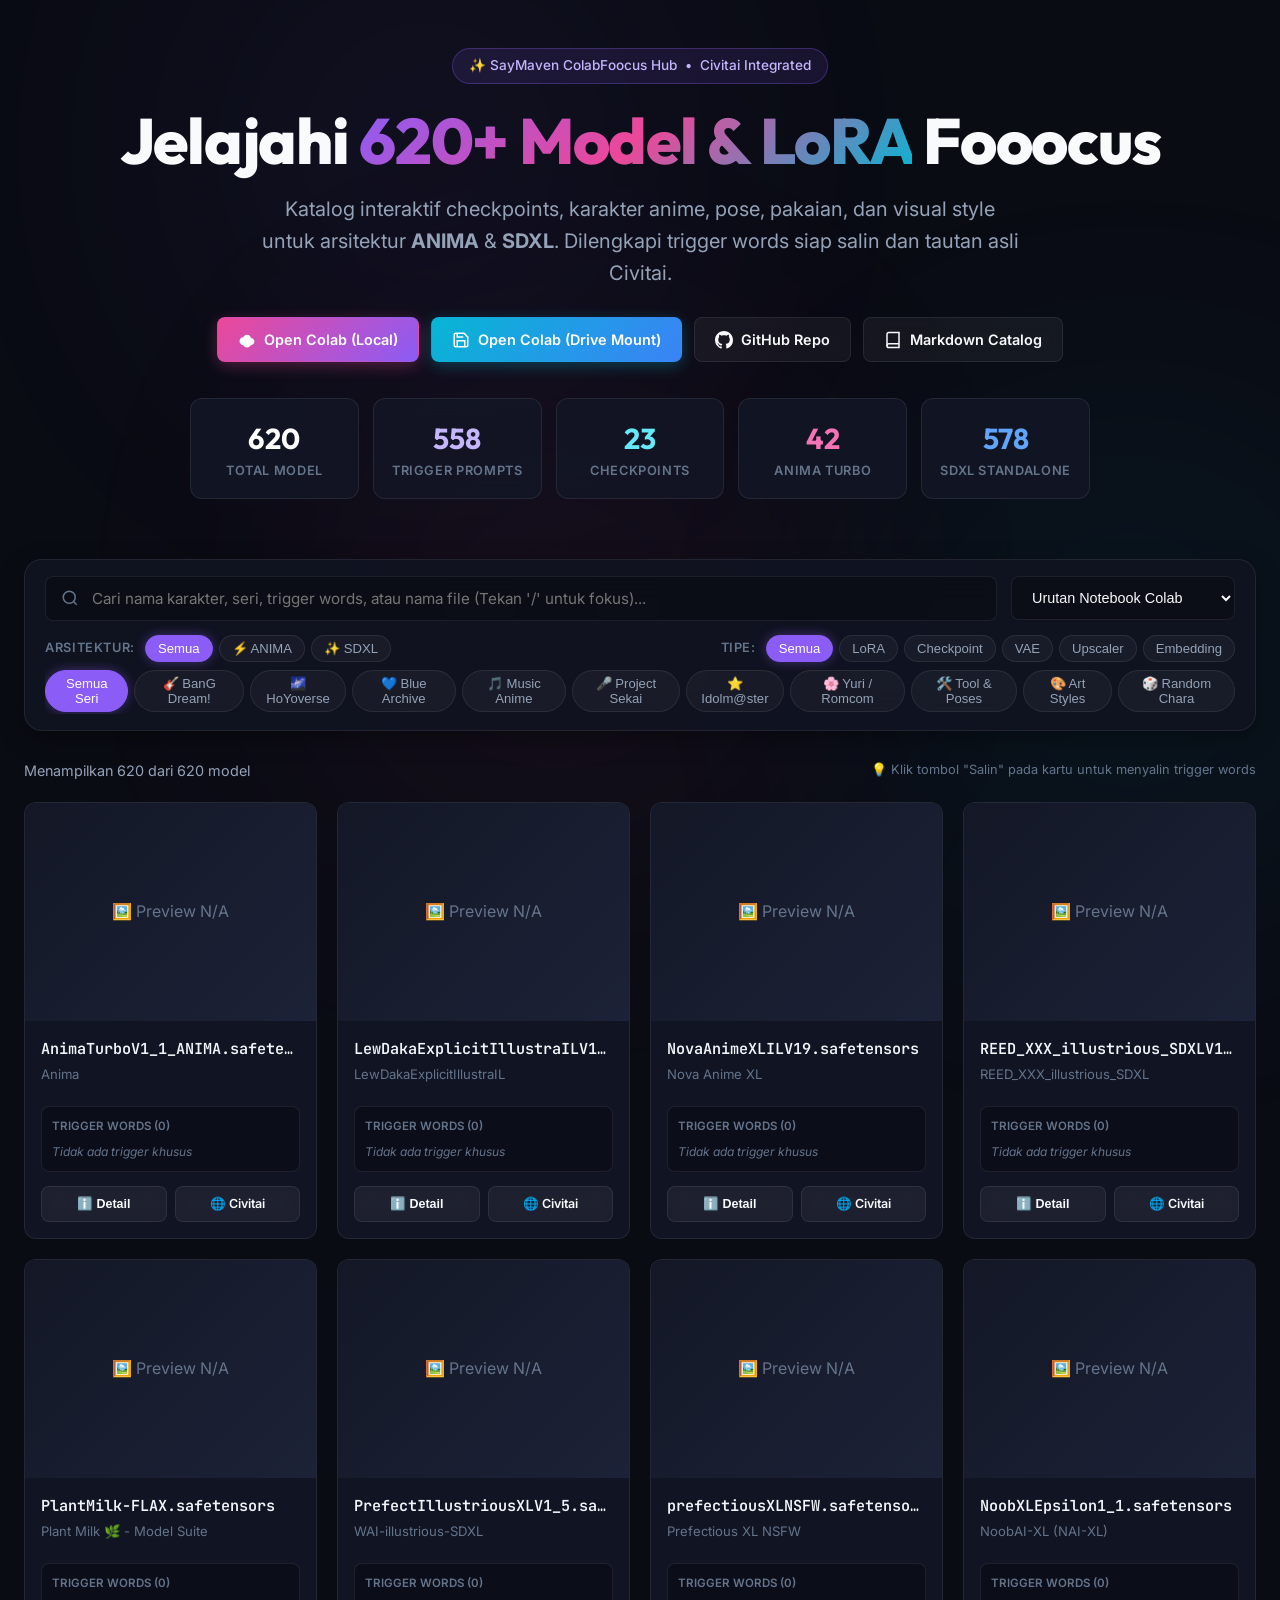
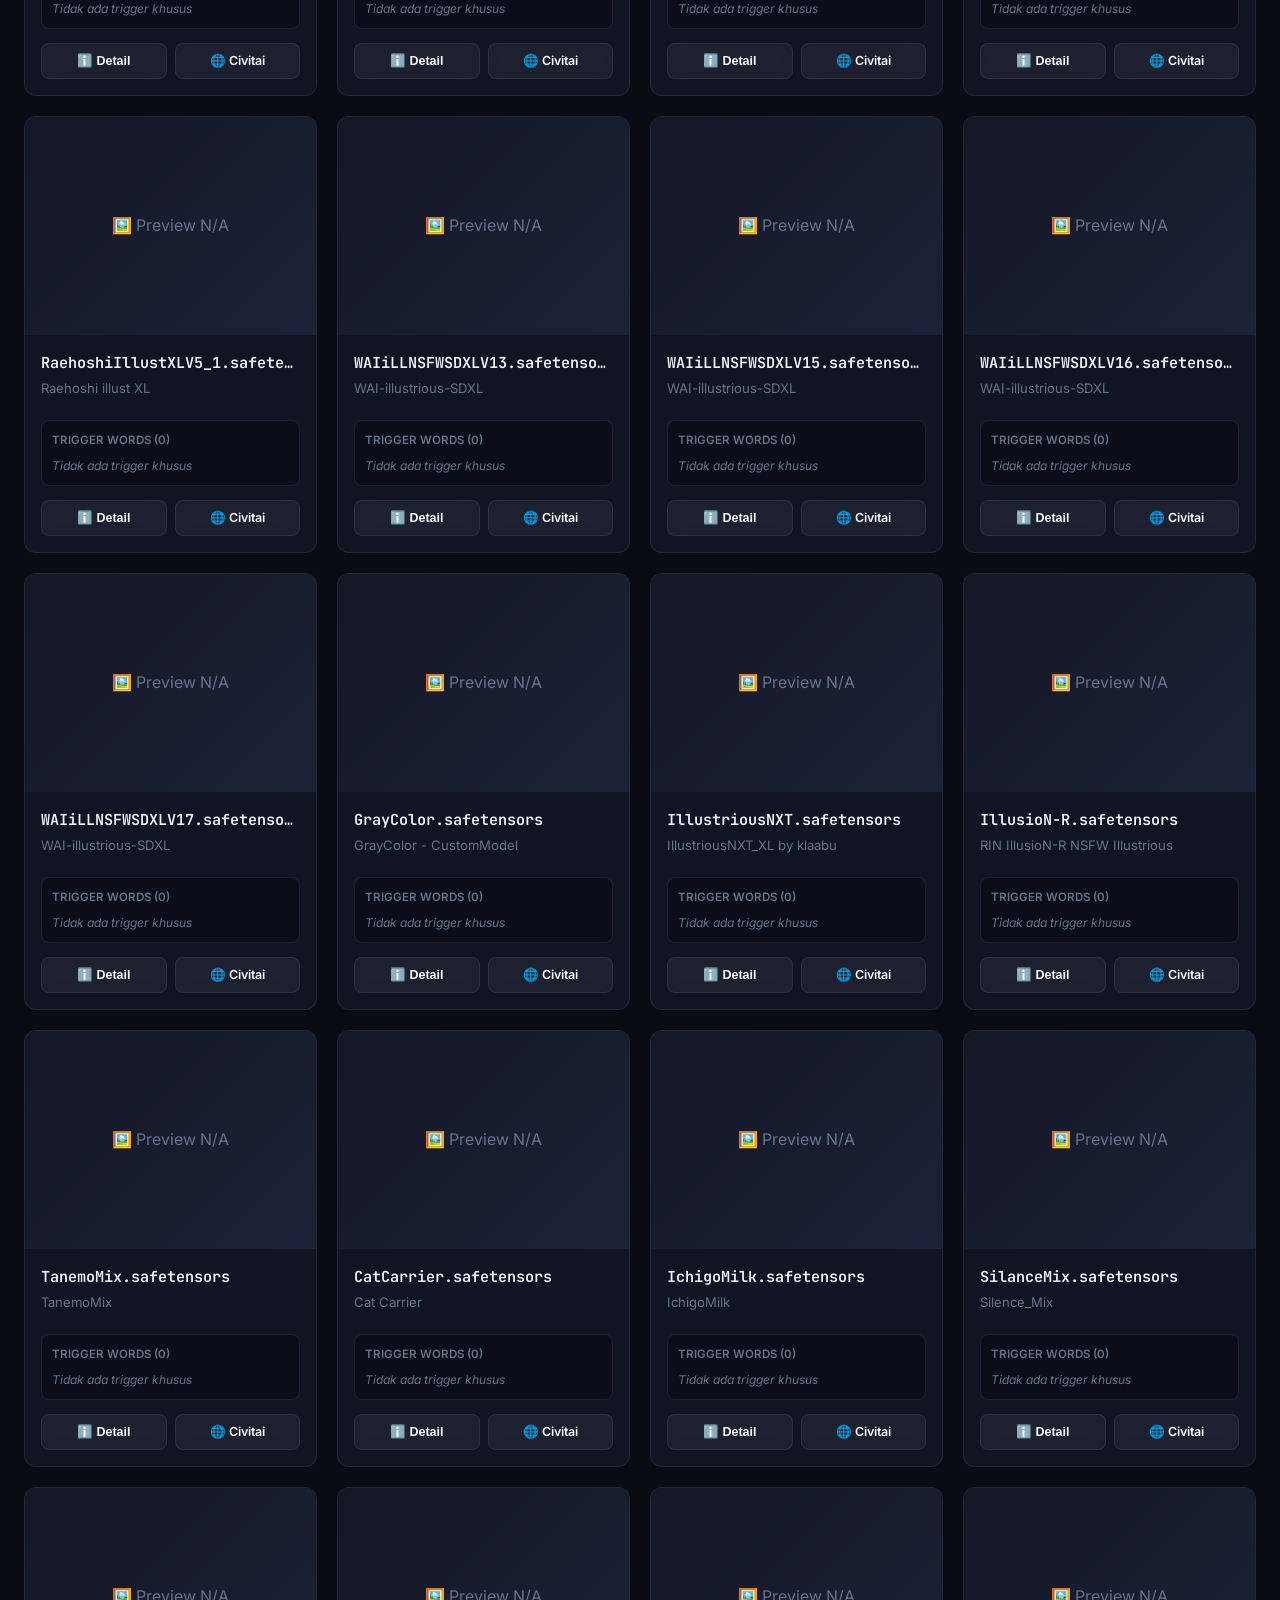
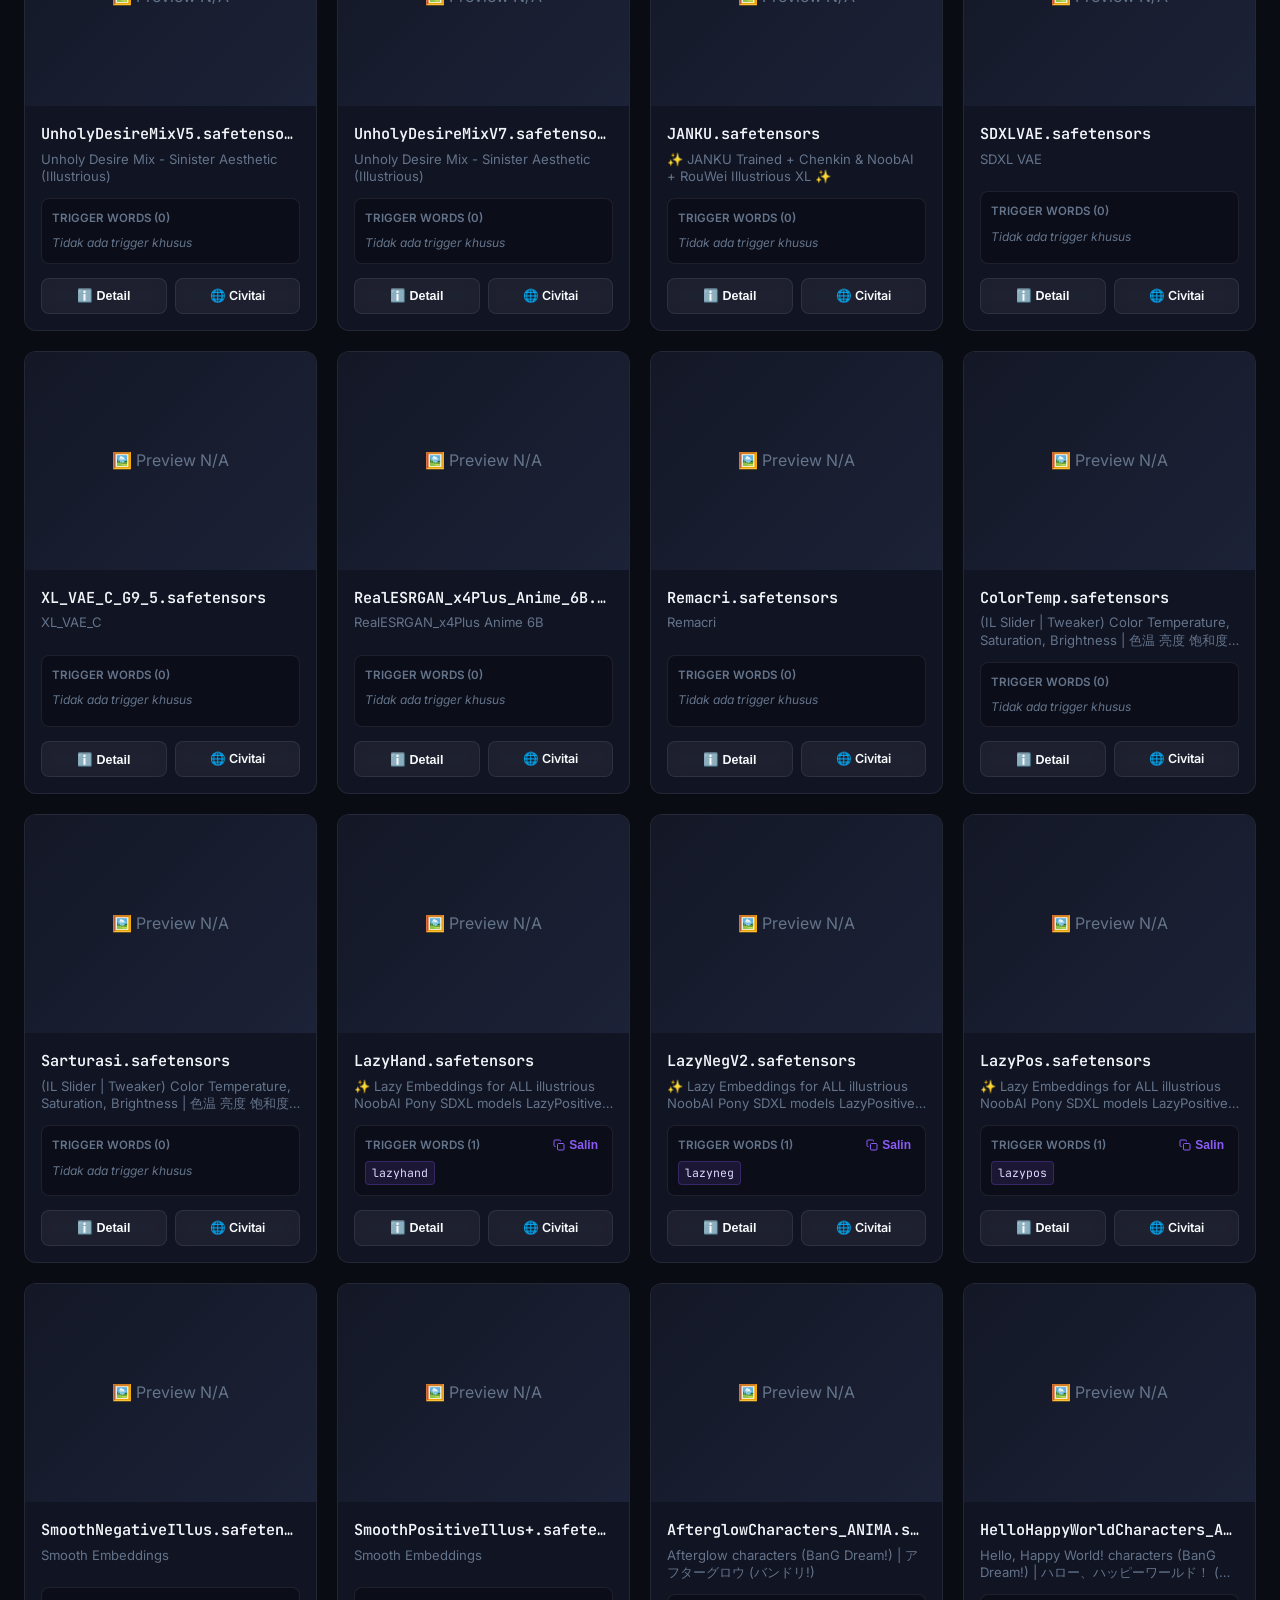
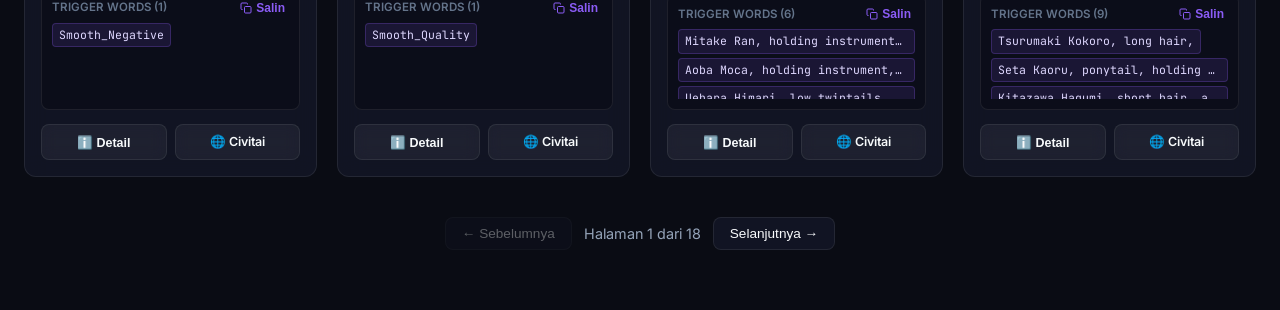
==== catalog/index.html @ a54d3947 "feat: add interactive web catalog, Civitai metadata database, and markdown documentation - Scraped C" ====
<!DOCTYPE html>
<html lang="id">
<head>
  <meta charset="UTF-8">
  <meta name="viewport" content="width=device-width, initial-scale=1.0">
  <title>Foocus SayMaven Model Hub — 620+ Anime LoRAs, Checkpoints & Trigger Words</title>
  <meta name="description" content="Katalog interaktif 620+ model SDXL & ANIMA Fooocus lengkap dengan tautan Civitai resmi, trigger words, dan preview gambar hasil generasi.">
  <link rel="icon" href="data:image/svg+xml,<svg xmlns=%22http://www.w3.org/2000/svg%22 viewBox=%220 0 100 100%22><text y=%22.9em%22 font-size=%2290%22>🎨</text></svg>">
  <link rel="stylesheet" href="style.css">
</head>
<body>

  <!-- Ambient Glow Effects -->
  <div class="ambient-glow glow-1"></div>
  <div class="ambient-glow glow-2"></div>
  <div class="ambient-glow glow-3"></div>

  <div class="container">

    <!-- Hero Header -->
    <header class="hero">
      <div class="hero-badge-top">
        <span>✨ SayMaven ColabFoocus Hub</span>
        <span>•</span>
        <span>Civitai Integrated</span>
      </div>
      <h1 class="hero-title">
        Jelajahi <span class="gradient-text">620+ Model & LoRA</span> Fooocus
      </h1>
      <p class="hero-subtitle">
        Katalog interaktif checkpoints, karakter anime, pose, pakaian, dan visual style untuk arsitektur <b>ANIMA</b> & <b>SDXL</b>. Dilengkapi trigger words siap salin dan tautan asli Civitai.
      </p>

      <div class="hero-actions">
        <a href="https://colab.research.google.com/github/SayMaven/ColabFoocus/blob/main/Foocus%20SayMaven.ipynb" target="_blank" rel="noopener noreferrer" class="btn btn-primary">
          <svg width="18" height="18" viewBox="0 0 24 24" fill="currentColor">
            <path d="M16.941 7.97A5.992 5.992 0 0 0 12 5.002a5.992 5.992 0 0 0-4.941 2.968A5.995 5.995 0 0 0 2.059 13.97a5.992 5.992 0 0 0 4.941 5.028A5.992 5.992 0 0 0 12 21.968a5.992 5.992 0 0 0 5-2.97 5.992 5.992 0 0 0 4.941-5.028 5.992 5.992 0 0 0-5-5.001z"/>
          </svg>
          Open Colab (Local)
        </a>
        <a href="https://colab.research.google.com/github/SayMaven/ColabFoocus/blob/main/Foocus%20SayMaven%20Google%20Drive%20Mount.ipynb" target="_blank" rel="noopener noreferrer" class="btn btn-cyan">
          <svg width="18" height="18" viewBox="0 0 24 24" fill="none" stroke="currentColor" stroke-width="2">
            <path d="M19 21H5a2 2 0 0 1-2-2V5a2 2 0 0 1 2-2h11l5 5v11a2 2 0 0 1-2 2z"></path>
            <polyline points="17 21 17 13 7 13 7 21"></polyline>
            <polyline points="7 3 7 8 15 8"></polyline>
          </svg>
          Open Colab (Drive Mount)
        </a>
        <a href="https://github.com/SayMaven/ColabFoocus" target="_blank" rel="noopener noreferrer" class="btn btn-secondary">
          <svg width="18" height="18" viewBox="0 0 24 24" fill="currentColor">
            <path d="M12 0C5.37 0 0 5.37 0 12c0 5.31 3.435 9.795 8.205 11.385.6.105.825-.255.825-.57 0-.285-.015-1.23-.015-2.235-3.015.555-3.795-.735-4.035-1.41-.135-.345-.72-1.41-1.23-1.695-.42-.225-1.02-.78-.015-.795.945-.015 1.62.87 1.845 1.23 1.08 1.815 2.805 1.305 3.495.99.105-.78.42-1.305.765-1.605-2.67-.3-5.46-1.335-5.46-5.925 0-1.305.465-2.385 1.23-3.225-.12-.3-.54-1.53.12-3.18 0 0 1.005-.315 3.3 1.23.96-.27 1.98-.405 3-.405s2.04.135 3 .405c2.295-1.56 3.3-1.23 3.3-1.23.66 1.65.24 2.88.12 3.18.765.84 1.23 1.905 1.23 3.225 0 4.605-2.805 5.625-5.475 5.925.435.375.81 1.095.81 2.22 0 1.605-.015 2.895-.015 3.3 0 .315.225.69.825.57A12.02 12.02 0 0 0 24 12c0-6.63-5.37-12-12-12z"/>
          </svg>
          GitHub Repo
        </a>
        <a href="../MODELS_CATALOG.md" class="btn btn-secondary">
          <svg width="18" height="18" viewBox="0 0 24 24" fill="none" stroke="currentColor" stroke-width="2">
            <path d="M4 19.5A2.5 2.5 0 0 1 6.5 17H20"></path>
            <path d="M6.5 2H20v20H6.5A2.5 2.5 0 0 1 4 19.5v-15A2.5 2.5 0 0 1 6.5 2z"></path>
          </svg>
          Markdown Catalog
        </a>
      </div>

      <!-- Stats Grid -->
      <div class="stats-grid">
        <div class="stat-card">
          <div class="stat-num" id="statTotal">0</div>
          <div class="stat-label">Total Model</div>
        </div>
        <div class="stat-card">
          <div class="stat-num" id="statTriggers" style="color: #c4b5fd;">0</div>
          <div class="stat-label">Trigger Prompts</div>
        </div>
        <div class="stat-card">
          <div class="stat-num" id="statCheckpoints" style="color: #67e8f9;">0</div>
          <div class="stat-label">Checkpoints</div>
        </div>
        <div class="stat-card">
          <div class="stat-num" id="statAnima" style="color: #f472b6;">0</div>
          <div class="stat-label">ANIMA Turbo</div>
        </div>
        <div class="stat-card">
          <div class="stat-num" id="statSdxl" style="color: #60a5fa;">0</div>
          <div class="stat-label">SDXL Standalone</div>
        </div>
      </div>
    </header>

    <!-- Controls Bar (Sticky) -->
    <section class="controls-wrapper">
      <div class="search-row">
        <div class="search-box">
          <svg width="18" height="18" viewBox="0 0 24 24" fill="none" stroke="currentColor" stroke-width="2">
            <circle cx="11" cy="11" r="8"></circle>
            <line x1="21" y1="21" x2="16.65" y2="16.65"></line>
          </svg>
          <input type="text" id="searchInput" class="search-input" placeholder="Cari nama karakter, seri, trigger words, atau nama file (Tekan '/' untuk fokus)..." autocomplete="off">
          <button id="clearSearch" class="clear-search" title="Bersihkan pencarian">✕</button>
        </div>
        <select id="sortSelect" class="sort-select" title="Urutkan model">
          <option value="notebook">Urutan Notebook Colab</option>
          <option value="name-asc">Nama Model (A → Z)</option>
          <option value="name-desc">Nama Model (Z → A)</option>
          <option value="triggers-desc">Trigger Terbanyak</option>
          <option value="arch">Arsitektur (ANIMA / SDXL)</option>
        </select>
      </div>

      <div class="filter-row">
        <div class="filter-group" id="archFilters">
          <span class="filter-label">Arsitektur:</span>
          <button class="pill-btn active" data-arch="all">Semua</button>
          <button class="pill-btn pill-anima" data-arch="ANIMA">⚡ ANIMA</button>
          <button class="pill-btn pill-sdxl" data-arch="SDXL">✨ SDXL</button>
        </div>

        <div class="filter-group" id="typeFilters">
          <span class="filter-label">Tipe:</span>
          <button class="pill-btn active" data-type="all">Semua</button>
          <button class="pill-btn" data-type="LoRA">LoRA</button>
          <button class="pill-btn" data-type="Checkpoint">Checkpoint</button>
          <button class="pill-btn" data-type="VAE">VAE</button>
          <button class="pill-btn" data-type="Upscaler">Upscaler</button>
          <button class="pill-btn" data-type="Embedding">Embedding</button>
        </div>
      </div>

      <!-- Quick Series Clusters -->
      <div class="cluster-scroll" id="clusterScroll"></div>
    </section>

    <!-- Results Header -->
    <div class="results-info">
      <span id="resultsCount">Menampilkan 0 model</span>
      <span style="font-size: 0.8rem; color: var(--text-muted);">💡 Klik tombol "Salin" pada kartu untuk menyalin trigger words</span>
    </div>

    <!-- Cards Grid -->
    <main class="grid" id="gridContainer"></main>

    <!-- Pagination -->
    <nav class="pagination-wrap" id="paginationWrap">
      <button class="page-btn" id="prevPageBtn">← Sebelumnya</button>
      <span class="page-info" id="pageInfo">Halaman 1</span>
      <button class="page-btn" id="nextPageBtn">Selanjutnya →</button>
    </nav>

  </div>

  <!-- Detail Modal -->
  <div class="modal-backdrop" id="detailModal">
    <div class="modal-content">
      <button class="close-modal" id="closeModal" title="Tutup">✕</button>

      <div class="modal-media">
        <div class="modal-img-wrap">
          <img id="modalImage" class="modal-img" src="" alt="Preview">
        </div>
        <div class="meta-block">
          <div class="meta-block-title">Parameter Generasi Contoh</div>
          <div class="param-grid">
            <div class="param-item">
              <span class="param-label">Sampler</span>
              <span class="param-val" id="modalSampler">-</span>
            </div>
            <div class="param-item">
              <span class="param-label">Steps</span>
              <span class="param-val" id="modalSteps">-</span>
            </div>
            <div class="param-item">
              <span class="param-label">CFG Scale</span>
              <span class="param-val" id="modalCfg">-</span>
            </div>
            <div class="param-item">
              <span class="param-label">Base Model</span>
              <span class="param-val" id="modalBaseModel">-</span>
            </div>
          </div>
        </div>
      </div>

      <div class="modal-info">
        <div class="modal-title-wrap">
          <div class="modal-meta-chips" style="margin-bottom: 8px;">
            <span class="badge" id="modalArchBadge">SDXL</span>
            <span class="badge badge-type" id="modalTypeBadge">LoRA</span>
            <span style="font-size: 0.8rem; color: var(--text-muted);" id="modalCategory">BanG Dream</span>
            <span style="font-size: 0.8rem; color: var(--text-muted);" id="modalCell">Cell 35</span>
          </div>
          <h2 id="modalTitle">Filename</h2>
          <a id="modalCivitaiTitle" href="#" target="_blank" rel="noopener noreferrer" style="color: var(--accent-purple); font-size: 0.95rem; text-decoration: none; font-weight: 500;">
            Original Civitai Title
          </a>
        </div>

        <div class="meta-block">
          <div class="meta-block-title">
            <span>Trigger Words</span>
            <button class="btn-copy-chip" id="modalCopyAllTriggers">
              <svg width="12" height="12" viewBox="0 0 24 24" fill="none" stroke="currentColor" stroke-width="2">
                <rect x="9" y="9" width="13" height="13" rx="2" ry="2"></rect>
                <path d="M5 15H4a2 2 0 0 1-2-2V4a2 2 0 0 1 2-2h9a2 2 0 0 1 2 2v1"></path>
              </svg>
              Salin Semua
            </button>
          </div>
          <div id="modalTriggers" style="display: flex; flex-wrap: wrap; gap: 6px;"></div>
        </div>

        <div class="meta-block" id="modalPromptWrap">
          <div class="meta-block-title">
            <span>Sample Prompt</span>
            <button class="btn-copy-chip" id="modalCopyPrompt">Salin Prompt</button>
          </div>
          <div class="meta-code" id="modalPrompt"></div>
        </div>

        <div class="meta-block">
          <div class="meta-block-title">Lokasi Target File di Fooocus</div>
          <div class="meta-code" id="modalTarget"></div>
        </div>

        <div style="display: flex; gap: 10px; margin-top: auto;">
          <a id="modalCivitaiBtn" href="#" target="_blank" rel="noopener noreferrer" class="btn btn-primary" style="flex: 1; justify-content: center;">
            <span>🌐 Buka Halaman Web di Civitai</span>
          </a>
        </div>
      </div>
    </div>
  </div>

  <!-- Toast Container -->
  <div class="toast-container" id="toastContainer"></div>

  <!-- Scripts -->
  <script src="data.js"></script>
  <script src="app.js"></script>
</body>
</html>
---- catalog/style.css ----
/* ══════════════════════════════════════════════════════════════════
   Foocus SayMaven Model Hub — Modern Aesthetic Stylesheet
   ══════════════════════════════════════════════════════════════════ */

@import url('https://fonts.googleapis.com/css2?family=Inter:wght@300;400;500;600;700&family=JetBrains+Mono:wght@400;500;600&family=Outfit:wght@500;600;700;800&display=swap');

:root {
  --bg-primary: #0a0c14;
  --bg-secondary: #111422;
  --bg-card: rgba(19, 23, 38, 0.85);
  --bg-card-hover: rgba(26, 32, 53, 0.95);
  --border-subtle: rgba(255, 255, 255, 0.08);
  --border-hover: rgba(139, 92, 246, 0.4);
  
  --text-primary: #f8fafc;
  --text-secondary: #94a3b8;
  --text-muted: #64748b;
  
  --accent-purple: #8b5cf6;
  --accent-pink: #ec4899;
  --accent-cyan: #06b6d4;
  --accent-blue: #3b82f6;
  --accent-green: #10b981;
  --accent-amber: #f59e0b;
  
  --grad-anima: linear-gradient(135deg, #ec4899 0%, #8b5cf6 100%);
  --grad-sdxl: linear-gradient(135deg, #06b6d4 0%, #3b82f6 100%);
  --grad-hero: linear-gradient(135deg, #8b5cf6 0%, #ec4899 50%, #06b6d4 100%);
  --grad-card: linear-gradient(180deg, rgba(255, 255, 255, 0.03) 0%, rgba(255, 255, 255, 0) 100%);
  
  --radius-sm: 8px;
  --radius-md: 12px;
  --radius-lg: 18px;
  --radius-xl: 24px;
  
  --shadow-sm: 0 4px 12px rgba(0, 0, 0, 0.25);
  --shadow-md: 0 8px 24px rgba(0, 0, 0, 0.35);
  --shadow-glow-purple: 0 0 25px rgba(139, 92, 246, 0.25);
  --shadow-glow-cyan: 0 0 25px rgba(6, 182, 212, 0.25);
  
  --font-body: 'Inter', -apple-system, sans-serif;
  --font-heading: 'Outfit', sans-serif;
  --font-code: 'JetBrains Mono', monospace;
}

* {
  box-sizing: border-box;
  margin: 0;
  padding: 0;
}

html {
  scroll-behavior: smooth;
  color-scheme: dark;
}

body {
  background-color: var(--bg-primary);
  color: var(--text-primary);
  font-family: var(--font-body);
  line-height: 1.6;
  min-height: 100vh;
  position: relative;
  overflow-x: hidden;
  -webkit-font-smoothing: antialiased;
}

/* Background Ambient Glows */
.ambient-glow {
  position: fixed;
  width: 600px;
  height: 600px;
  border-radius: 50%;
  pointer-events: none;
  filter: blur(140px);
  z-index: 0;
  opacity: 0.15;
}
.glow-1 {
  top: -150px;
  left: 10%;
  background: radial-gradient(circle, var(--accent-purple), transparent 70%);
}
.glow-2 {
  top: 40%;
  right: -150px;
  background: radial-gradient(circle, var(--accent-cyan), transparent 70%);
}
.glow-3 {
  bottom: 0;
  left: 20%;
  background: radial-gradient(circle, var(--accent-pink), transparent 70%);
}

.container {
  max-width: 1440px;
  margin: 0 auto;
  padding: 0 24px;
  position: relative;
  z-index: 1;
}

/* ══════════════════════════════════════════════════════════════════
   HEADER & HERO
   ══════════════════════════════════════════════════════════════════ */
.hero {
  padding: 48px 0 24px;
  text-align: center;
}

.hero-badge-top {
  display: inline-flex;
  align-items: center;
  gap: 8px;
  padding: 6px 16px;
  border-radius: 999px;
  background: rgba(139, 92, 246, 0.12);
  border: 1px solid rgba(139, 92, 246, 0.3);
  color: #c4b5fd;
  font-size: 0.85rem;
  font-weight: 500;
  margin-bottom: 20px;
  backdrop-filter: blur(8px);
}

.hero-title {
  font-family: var(--font-heading);
  font-size: clamp(2.4rem, 5vw, 4rem);
  font-weight: 800;
  letter-spacing: -0.02em;
  line-height: 1.15;
  margin-bottom: 16px;
}

.hero-title .gradient-text {
  background: var(--grad-hero);
  -webkit-background-clip: text;
  -webkit-text-fill-color: transparent;
}

.hero-subtitle {
  font-size: clamp(1rem, 2vw, 1.25rem);
  color: var(--text-secondary);
  max-width: 760px;
  margin: 0 auto 28px;
}

.hero-actions {
  display: flex;
  flex-wrap: wrap;
  justify-content: center;
  gap: 12px;
  margin-bottom: 36px;
}

.btn {
  display: inline-flex;
  align-items: center;
  gap: 8px;
  padding: 10px 20px;
  border-radius: var(--radius-sm);
  font-size: 0.9rem;
  font-weight: 600;
  text-decoration: none;
  transition: all 0.2s ease;
  cursor: pointer;
  border: 1px solid transparent;
}

.btn-primary {
  background: var(--grad-anima);
  color: #fff;
  box-shadow: 0 4px 15px rgba(236, 72, 153, 0.3);
}
.btn-primary:hover {
  transform: translateY(-2px);
  box-shadow: 0 6px 20px rgba(236, 72, 153, 0.45);
}

.btn-cyan {
  background: var(--grad-sdxl);
  color: #fff;
  box-shadow: 0 4px 15px rgba(6, 182, 212, 0.3);
}
.btn-cyan:hover {
  transform: translateY(-2px);
  box-shadow: 0 6px 20px rgba(6, 182, 212, 0.45);
}

.btn-secondary {
  background: rgba(255, 255, 255, 0.05);
  border-color: var(--border-subtle);
  color: var(--text-primary);
  backdrop-filter: blur(8px);
}
.btn-secondary:hover {
  background: rgba(255, 255, 255, 0.1);
  border-color: rgba(255, 255, 255, 0.2);
  transform: translateY(-2px);
}

/* Stats Counter Grid */
.stats-grid {
  display: grid;
  grid-template-columns: repeat(auto-fit, minmax(160px, 1fr));
  gap: 14px;
  max-width: 900px;
  margin: 0 auto 36px;
}

.stat-card {
  background: var(--bg-card);
  border: 1px solid var(--border-subtle);
  border-radius: var(--radius-md);
  padding: 16px 12px;
  backdrop-filter: blur(12px);
  transition: transform 0.2s, border-color 0.2s;
}
.stat-card:hover {
  border-color: var(--border-hover);
  transform: translateY(-3px);
}
.stat-num {
  font-family: var(--font-heading);
  font-size: 1.8rem;
  font-weight: 700;
  color: #fff;
}
.stat-label {
  font-size: 0.8rem;
  color: var(--text-muted);
  text-transform: uppercase;
  letter-spacing: 0.05em;
  font-weight: 600;
}

/* ══════════════════════════════════════════════════════════════════
   CONTROLS BAR (Sticky Search & Filters)
   ══════════════════════════════════════════════════════════════════ */
.controls-wrapper {
  position: sticky;
  top: 16px;
  z-index: 40;
  background: rgba(17, 20, 34, 0.88);
  border: 1px solid var(--border-subtle);
  border-radius: var(--radius-lg);
  padding: 16px 20px;
  backdrop-filter: blur(20px);
  box-shadow: var(--shadow-md);
  margin-bottom: 28px;
}

.search-row {
  display: flex;
  gap: 14px;
  margin-bottom: 14px;
  align-items: center;
}

.search-box {
  flex: 1;
  position: relative;
  display: flex;
  align-items: center;
}

.search-box svg {
  position: absolute;
  left: 16px;
  color: var(--text-muted);
  pointer-events: none;
}

.search-input {
  width: 100%;
  padding: 12px 42px 12px 46px;
  border-radius: var(--radius-sm);
  background: rgba(10, 12, 20, 0.7);
  border: 1px solid var(--border-subtle);
  color: #fff;
  font-size: 0.95rem;
  font-family: var(--font-body);
  transition: all 0.2s ease;
}
.search-input:focus {
  outline: none;
  border-color: var(--accent-purple);
  box-shadow: 0 0 0 3px rgba(139, 92, 246, 0.2);
  background: rgba(10, 12, 20, 0.95);
}

.clear-search {
  position: absolute;
  right: 14px;
  background: none;
  border: none;
  color: var(--text-muted);
  cursor: pointer;
  font-size: 1.1rem;
  display: none;
}
.clear-search:hover {
  color: #fff;
}

.sort-select {
  padding: 12px 16px;
  border-radius: var(--radius-sm);
  background: rgba(10, 12, 20, 0.7);
  border: 1px solid var(--border-subtle);
  color: var(--text-primary);
  font-size: 0.9rem;
  cursor: pointer;
  outline: none;
  min-width: 180px;
}
.sort-select:focus {
  border-color: var(--accent-purple);
}

/* Filter Badges & Tabs */
.filter-row {
  display: flex;
  flex-wrap: wrap;
  gap: 8px;
  align-items: center;
  justify-content: space-between;
}

.filter-group {
  display: flex;
  flex-wrap: wrap;
  gap: 6px;
  align-items: center;
}

.filter-label {
  font-size: 0.8rem;
  font-weight: 600;
  color: var(--text-muted);
  text-transform: uppercase;
  letter-spacing: 0.05em;
  margin-right: 4px;
}

.pill-btn {
  background: rgba(255, 255, 255, 0.04);
  border: 1px solid var(--border-subtle);
  color: var(--text-secondary);
  padding: 5px 12px;
  border-radius: 999px;
  font-size: 0.82rem;
  font-weight: 500;
  cursor: pointer;
  transition: all 0.2s;
  user-select: none;
}
.pill-btn:hover {
  background: rgba(255, 255, 255, 0.08);
  color: #fff;
}
.pill-btn.active {
  background: var(--accent-purple);
  color: #fff;
  border-color: var(--accent-purple);
  box-shadow: 0 0 12px rgba(139, 92, 246, 0.4);
}
.pill-btn.pill-anima.active {
  background: var(--grad-anima);
  border-color: transparent;
  box-shadow: 0 0 12px rgba(236, 72, 153, 0.4);
}
.pill-btn.pill-sdxl.active {
  background: var(--grad-sdxl);
  border-color: transparent;
  box-shadow: 0 0 12px rgba(6, 182, 212, 0.4);
}

/* Cluster Pills Scrollable Row */
.cluster-scroll {
  display: flex;
  gap: 6px;
  overflow-x: auto;
  padding: 8px 0 2px;
  scrollbar-width: thin;
  scrollbar-color: var(--border-subtle) transparent;
}
.cluster-scroll::-webkit-scrollbar {
  height: 4px;
}
.cluster-scroll::-webkit-scrollbar-thumb {
  background: var(--border-subtle);
  border-radius: 4px;
}

/* ══════════════════════════════════════════════════════════════════
   CARD GRID
   ══════════════════════════════════════════════════════════════════ */
.results-info {
  display: flex;
  justify-content: space-between;
  align-items: center;
  margin-bottom: 20px;
  color: var(--text-secondary);
  font-size: 0.9rem;
}

.grid {
  display: grid;
  grid-template-columns: repeat(auto-fill, minmax(280px, 1fr));
  gap: 20px;
  margin-bottom: 40px;
}

.model-card {
  background: var(--bg-card);
  border: 1px solid var(--border-subtle);
  border-radius: var(--radius-md);
  overflow: hidden;
  backdrop-filter: blur(12px);
  display: flex;
  flex-direction: column;
  transition: transform 0.25s cubic-bezier(0.16, 1, 0.3, 1), border-color 0.25s, box-shadow 0.25s;
  position: relative;
}
.model-card:hover {
  transform: translateY(-4px);
  border-color: var(--border-hover);
  box-shadow: var(--shadow-md);
}

/* Image Container */
.card-img-wrap {
  width: 100%;
  aspect-ratio: 4 / 3;
  position: relative;
  overflow: hidden;
  background: #090b12;
}

.card-img {
  width: 100%;
  height: 100%;
  object-fit: cover;
  object-position: top center;
  transition: transform 0.4s ease;
  loading: lazy;
}
.model-card:hover .card-img {
  transform: scale(1.05);
}

.card-img-placeholder {
  width: 100%;
  height: 100%;
  display: flex;
  flex-direction: column;
  align-items: center;
  justify-content: center;
  background: linear-gradient(135deg, #131726, #1c2237);
  color: var(--text-muted);
  gap: 8px;
}

/* Badges on Image */
.card-badges {
  position: absolute;
  top: 10px;
  left: 10px;
  display: flex;
  gap: 6px;
  z-index: 2;
}

.badge {
  padding: 3px 9px;
  border-radius: 999px;
  font-size: 0.72rem;
  font-weight: 700;
  letter-spacing: 0.03em;
  text-transform: uppercase;
  backdrop-filter: blur(8px);
}
.badge-anima {
  background: var(--grad-anima);
  color: #fff;
}
.badge-sdxl {
  background: var(--grad-sdxl);
  color: #fff;
}
.badge-type {
  background: rgba(0, 0, 0, 0.65);
  border: 1px solid rgba(255, 255, 255, 0.2);
  color: #fff;
}

.card-cluster-tag {
  position: absolute;
  bottom: 10px;
  left: 10px;
  background: rgba(0, 0, 0, 0.75);
  backdrop-filter: blur(6px);
  color: #cbd5e1;
  font-size: 0.72rem;
  font-weight: 500;
  padding: 3px 8px;
  border-radius: 4px;
  max-width: 80%;
  white-space: nowrap;
  overflow: hidden;
  text-overflow: ellipsis;
}

/* Card Body */
.card-body {
  padding: 16px;
  display: flex;
  flex-direction: column;
  flex: 1;
}

.card-filename {
  font-family: var(--font-code);
  font-size: 0.95rem;
  font-weight: 600;
  color: #f1f5f9;
  margin-bottom: 4px;
  word-break: break-all;
  display: -webkit-box;
  -webkit-line-clamp: 1;
  -webkit-box-orient: vertical;
  overflow: hidden;
}

.card-title {
  font-size: 0.82rem;
  color: var(--text-muted);
  margin-bottom: 12px;
  line-height: 1.35;
  display: -webkit-box;
  -webkit-line-clamp: 2;
  -webkit-box-orient: vertical;
  overflow: hidden;
  min-height: 2.2em;
}

/* Triggers Box */
.card-triggers {
  background: rgba(10, 12, 20, 0.65);
  border: 1px solid var(--border-subtle);
  border-radius: var(--radius-sm);
  padding: 10px;
  margin-bottom: 14px;
  flex: 1;
}

.triggers-header {
  display: flex;
  justify-content: space-between;
  align-items: center;
  margin-bottom: 6px;
  font-size: 0.72rem;
  font-weight: 600;
  text-transform: uppercase;
  color: var(--text-muted);
}

.btn-copy-chip {
  background: none;
  border: none;
  color: var(--accent-purple);
  cursor: pointer;
  font-size: 0.75rem;
  font-weight: 600;
  display: flex;
  align-items: center;
  gap: 4px;
  padding: 2px 4px;
  border-radius: 4px;
  transition: all 0.2s;
}
.btn-copy-chip:hover {
  background: rgba(139, 92, 246, 0.15);
  color: #c4b5fd;
}

.trigger-chips-wrap {
  display: flex;
  flex-wrap: wrap;
  gap: 4px;
  max-height: 70px;
  overflow-y: hidden;
}

.trigger-chip {
  font-family: var(--font-code);
  font-size: 0.72rem;
  background: rgba(139, 92, 246, 0.12);
  color: #ddd6fe;
  border: 1px solid rgba(139, 92, 246, 0.25);
  padding: 2px 6px;
  border-radius: 4px;
  white-space: nowrap;
  max-width: 100%;
  overflow: hidden;
  text-overflow: ellipsis;
}

.no-trigger {
  font-size: 0.75rem;
  color: var(--text-muted);
  font-style: italic;
}

/* Card Actions */
.card-footer {
  display: flex;
  gap: 8px;
  margin-top: auto;
}

.card-footer .btn {
  flex: 1;
  padding: 7px 10px;
  font-size: 0.78rem;
  justify-content: center;
}

/* ══════════════════════════════════════════════════════════════════
   PAGINATION
   ══════════════════════════════════════════════════════════════════ */
.pagination-wrap {
  display: flex;
  justify-content: center;
  align-items: center;
  gap: 12px;
  margin: 32px 0 60px;
}

.page-btn {
  padding: 8px 16px;
  border-radius: var(--radius-sm);
  background: var(--bg-card);
  border: 1px solid var(--border-subtle);
  color: var(--text-primary);
  font-size: 0.85rem;
  font-weight: 500;
  cursor: pointer;
  transition: all 0.2s;
}
.page-btn:hover:not(:disabled) {
  border-color: var(--accent-purple);
  background: rgba(139, 92, 246, 0.15);
}
.page-btn:disabled {
  opacity: 0.35;
  cursor: not-allowed;
}

.page-info {
  font-size: 0.9rem;
  color: var(--text-secondary);
}

/* ══════════════════════════════════════════════════════════════════
   DETAIL MODAL
   ══════════════════════════════════════════════════════════════════ */
.modal-backdrop {
  position: fixed;
  inset: 0;
  background: rgba(0, 0, 0, 0.8);
  backdrop-filter: blur(12px);
  z-index: 100;
  display: flex;
  align-items: center;
  justify-content: center;
  padding: 20px;
  opacity: 0;
  pointer-events: none;
  transition: opacity 0.25s ease;
}
.modal-backdrop.open {
  opacity: 1;
  pointer-events: auto;
}

.modal-content {
  background: var(--bg-secondary);
  border: 1px solid var(--border-subtle);
  border-radius: var(--radius-lg);
  max-width: 900px;
  width: 100%;
  max-height: 90vh;
  overflow-y: auto;
  box-shadow: 0 20px 50px rgba(0, 0, 0, 0.6);
  position: relative;
  display: grid;
  grid-template-columns: 380px 1fr;
  gap: 24px;
  padding: 28px;
  transform: scale(0.95);
  transition: transform 0.25s cubic-bezier(0.16, 1, 0.3, 1);
}
.modal-backdrop.open .modal-content {
  transform: scale(1);
}

.close-modal {
  position: absolute;
  top: 16px;
  right: 18px;
  background: rgba(255, 255, 255, 0.08);
  border: none;
  color: #fff;
  width: 34px;
  height: 34px;
  border-radius: 50%;
  font-size: 1.2rem;
  cursor: pointer;
  display: flex;
  align-items: center;
  justify-content: center;
  transition: background 0.2s;
  z-index: 10;
}
.close-modal:hover {
  background: rgba(255, 255, 255, 0.2);
}

.modal-media {
  display: flex;
  flex-direction: column;
  gap: 14px;
}

.modal-img-wrap {
  width: 100%;
  border-radius: var(--radius-md);
  overflow: hidden;
  border: 1px solid var(--border-subtle);
  background: #000;
}
.modal-img {
  width: 100%;
  display: block;
  object-fit: cover;
  max-height: 480px;
}

.modal-info {
  display: flex;
  flex-direction: column;
  gap: 16px;
}

.modal-title-wrap h2 {
  font-family: var(--font-heading);
  font-size: 1.5rem;
  font-weight: 700;
  line-height: 1.25;
  margin-bottom: 6px;
}

.modal-meta-chips {
  display: flex;
  flex-wrap: wrap;
  gap: 8px;
  align-items: center;
}

.meta-block {
  background: rgba(10, 12, 20, 0.6);
  border: 1px solid var(--border-subtle);
  border-radius: var(--radius-sm);
  padding: 14px;
}

.meta-block-title {
  font-size: 0.8rem;
  font-weight: 700;
  color: var(--text-muted);
  text-transform: uppercase;
  letter-spacing: 0.05em;
  margin-bottom: 8px;
  display: flex;
  justify-content: space-between;
  align-items: center;
}

.meta-code {
  font-family: var(--font-code);
  font-size: 0.82rem;
  color: #cbd5e1;
  background: rgba(0, 0, 0, 0.3);
  padding: 8px 12px;
  border-radius: 6px;
  overflow-x: auto;
  white-space: pre-wrap;
  word-break: break-all;
}

.param-grid {
  display: grid;
  grid-template-columns: repeat(2, 1fr);
  gap: 8px;
  font-size: 0.82rem;
}
.param-item {
  display: flex;
  justify-content: space-between;
  padding: 4px 0;
  border-bottom: 1px dashed rgba(255, 255, 255, 0.06);
}
.param-label {
  color: var(--text-muted);
}
.param-val {
  font-family: var(--font-code);
  color: #fff;
  font-weight: 600;
}

/* ══════════════════════════════════════════════════════════════════
   TOAST NOTIFICATION
   ══════════════════════════════════════════════════════════════════ */
.toast-container {
  position: fixed;
  bottom: 24px;
  right: 24px;
  z-index: 200;
  display: flex;
  flex-direction: column;
  gap: 8px;
  pointer-events: none;
}

.toast {
  background: rgba(17, 20, 34, 0.95);
  border: 1px solid var(--accent-purple);
  color: #fff;
  padding: 12px 20px;
  border-radius: var(--radius-sm);
  font-size: 0.9rem;
  font-weight: 500;
  box-shadow: 0 8px 24px rgba(0, 0, 0, 0.5), var(--shadow-glow-purple);
  backdrop-filter: blur(12px);
  display: flex;
  align-items: center;
  gap: 10px;
  animation: toastIn 0.3s cubic-bezier(0.16, 1, 0.3, 1) forwards;
  pointer-events: auto;
}

@keyframes toastIn {
  from {
    transform: translateY(20px);
    opacity: 0;
  }
  to {
    transform: translateY(0);
    opacity: 1;
  }
}

/* ══════════════════════════════════════════════════════════════════
   RESPONSIVE DESIGN
   ══════════════════════════════════════════════════════════════════ */
@media (max-width: 960px) {
  .modal-content {
    grid-template-columns: 1fr;
  }
  .modal-img {
    max-height: 320px;
  }
}

@media (max-width: 768px) {
  .hero {
    padding: 32px 0 16px;
  }
  .search-row {
    flex-direction: column;
  }
  .sort-select {
    width: 100%;
  }
  .grid {
    grid-template-columns: repeat(auto-fill, minmax(240px, 1fr));
    gap: 14px;
  }
  .controls-wrapper {
    padding: 12px;
    top: 8px;
  }
}
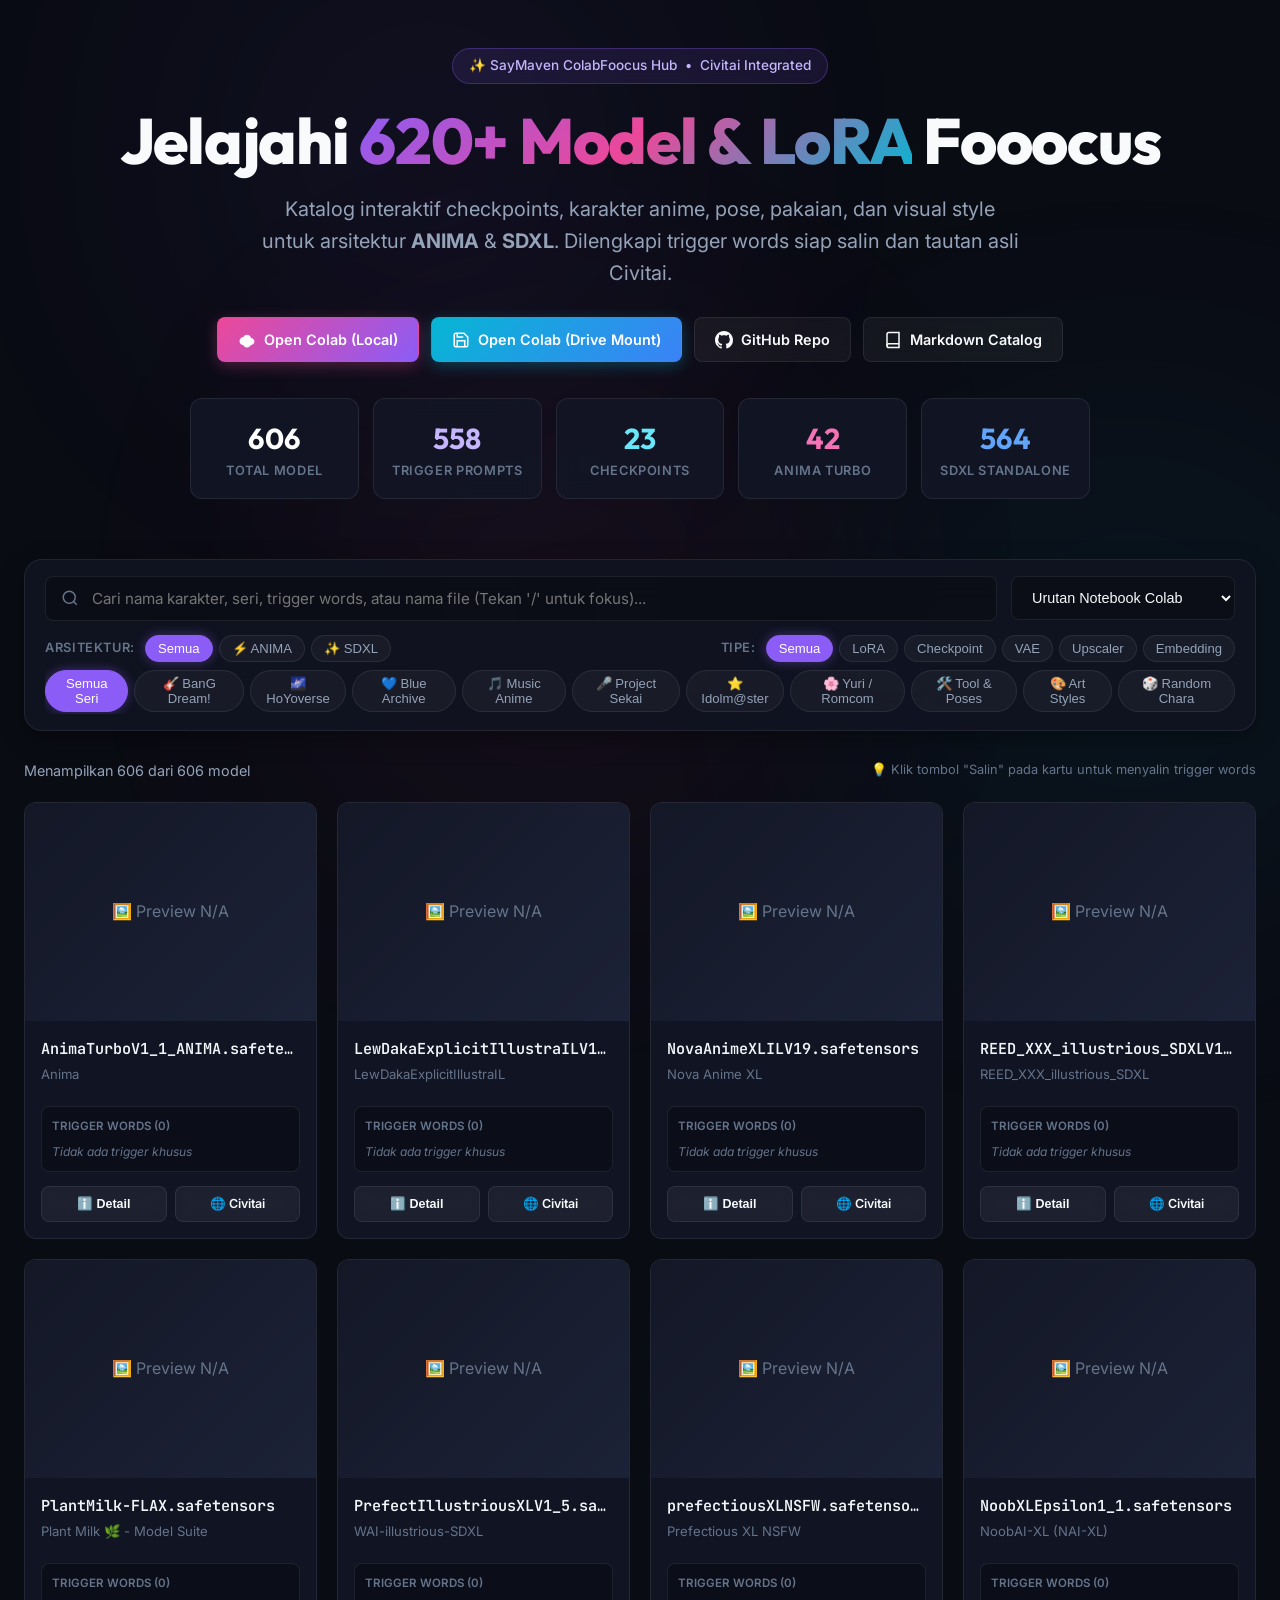
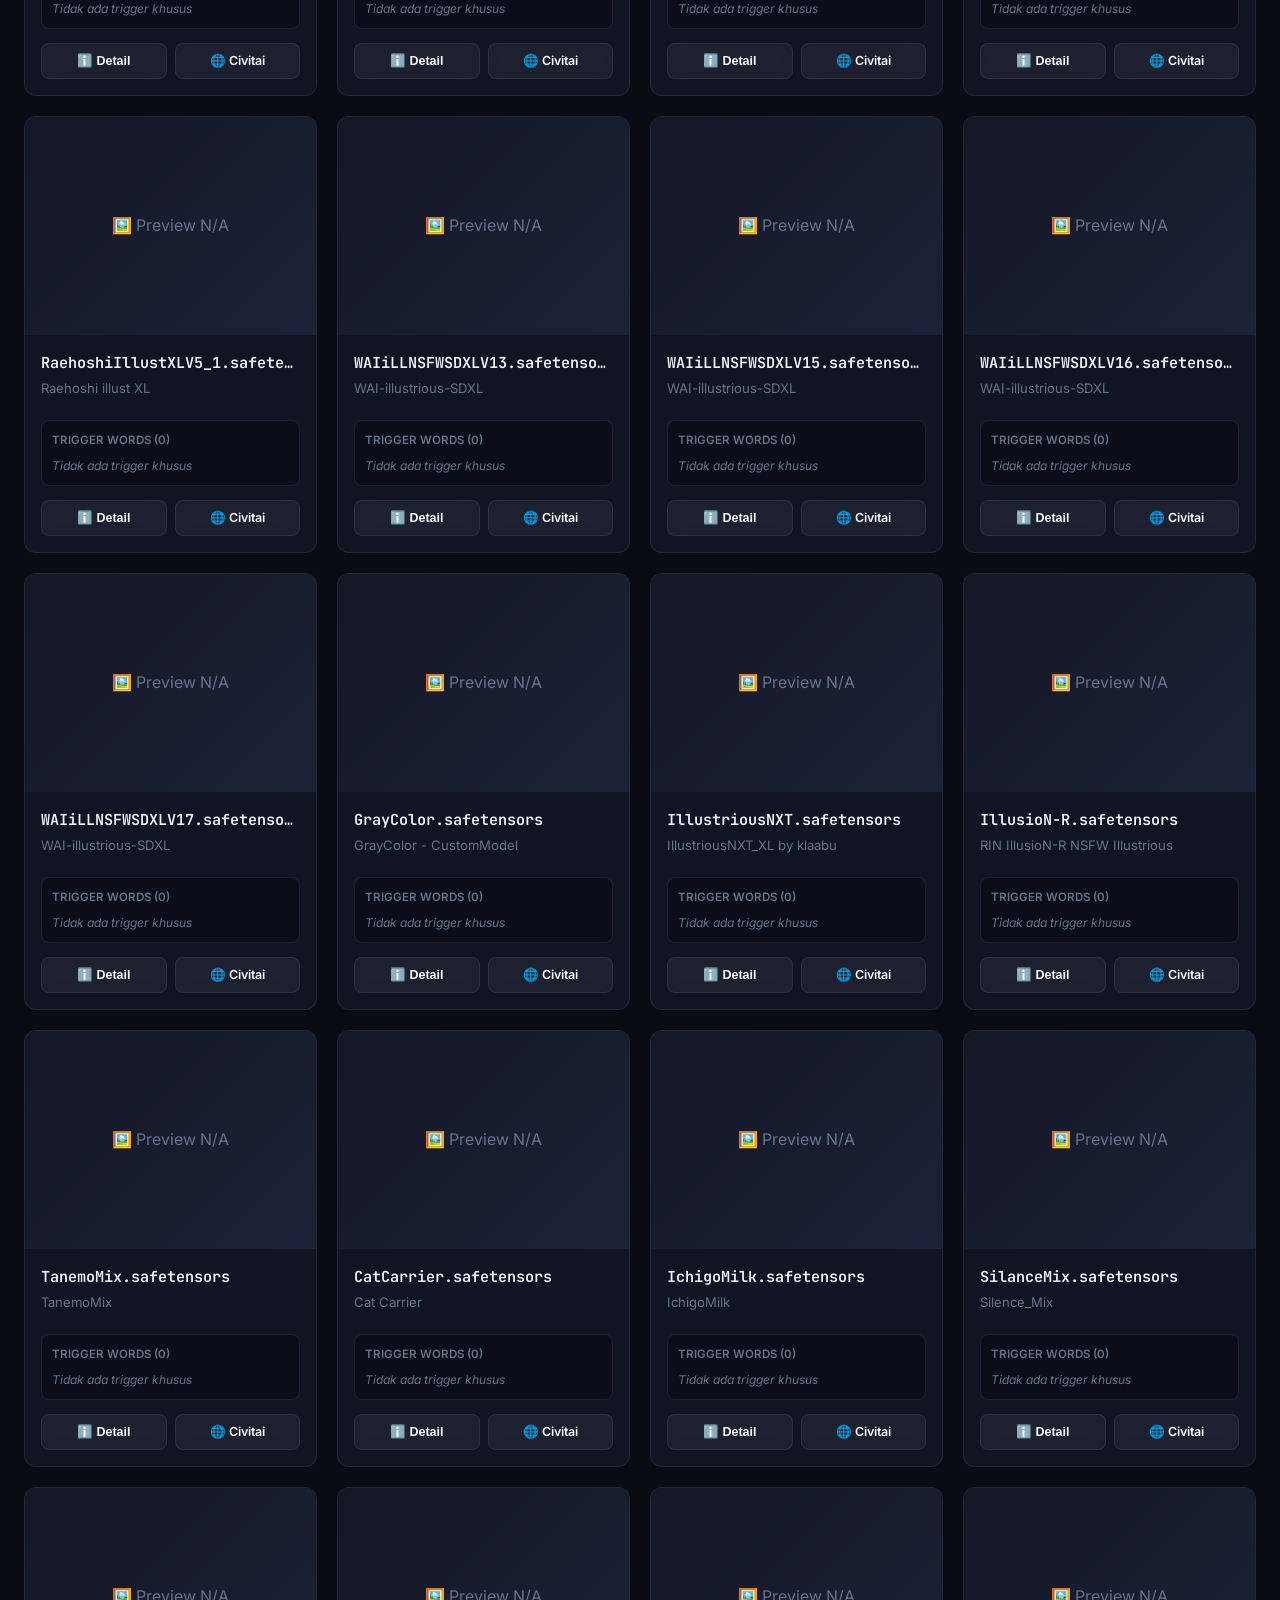
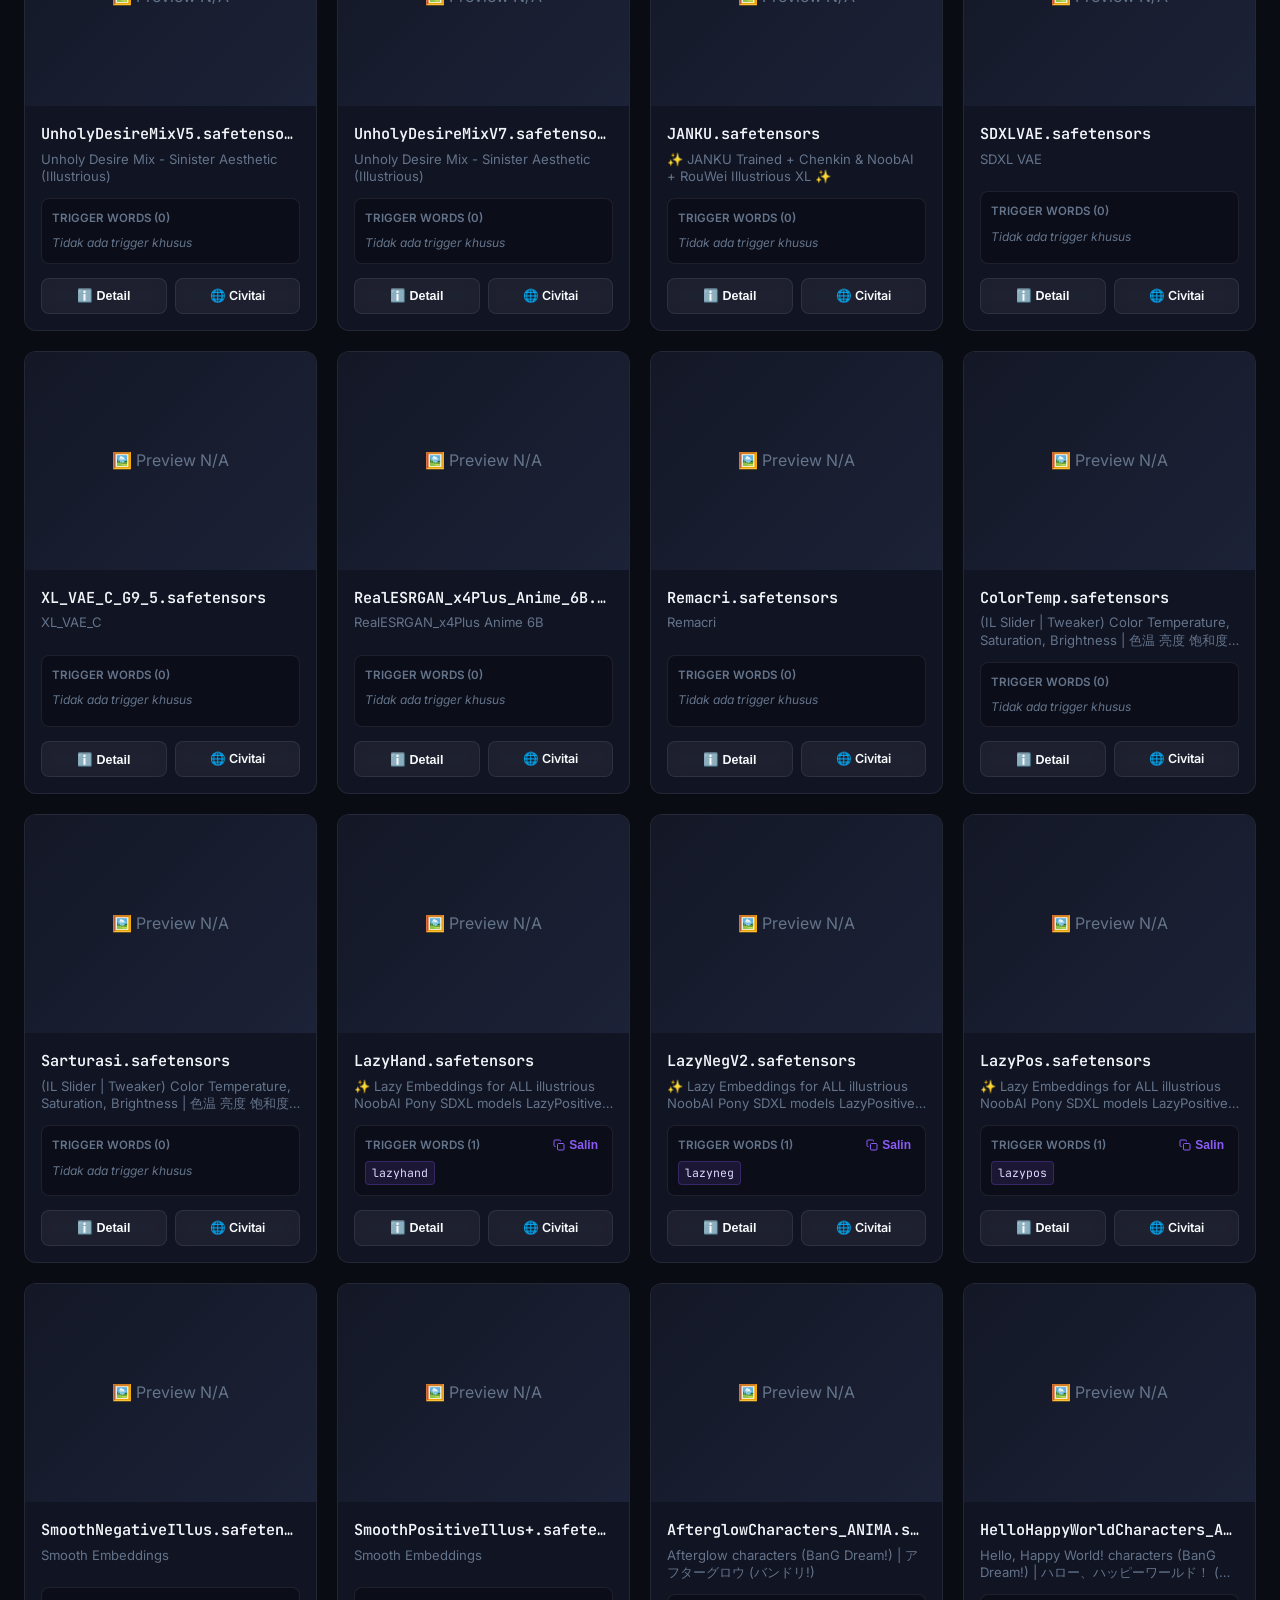
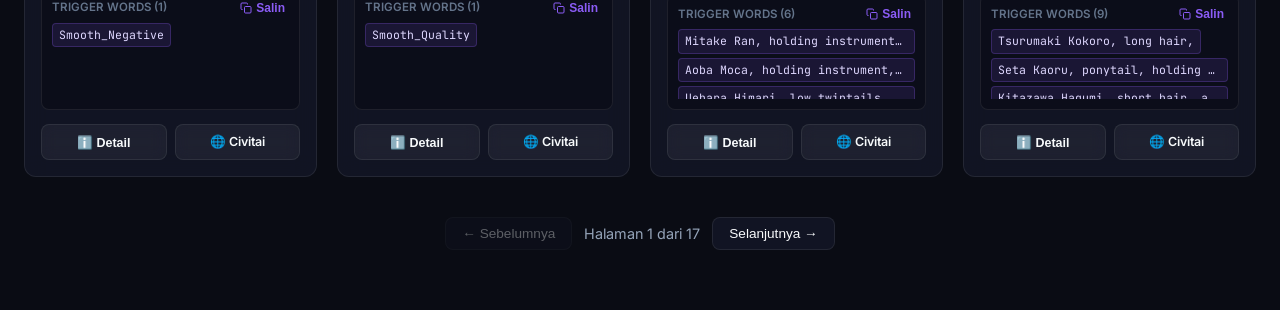
==== commit 515b9faa: "fix: remove 14 deleted/404 models from notebooks and catalog - Verified and removed 14 dead models t" ====
--- a/catalog/index.html
+++ b/catalog/index.html
@@ -195,7 +195,7 @@
 
         <div class="meta-block">
           <div class="meta-block-title">
-            <span>Trigger Words</span>
+            <span id="modalTriggersTitle">Trigger Words</span>
             <button class="btn-copy-chip" id="modalCopyAllTriggers">
               <svg width="12" height="12" viewBox="0 0 24 24" fill="none" stroke="currentColor" stroke-width="2">
                 <rect x="9" y="9" width="13" height="13" rx="2" ry="2"></rect>
@@ -204,7 +204,7 @@
               Salin Semua
             </button>
           </div>
-          <div id="modalTriggers" style="display: flex; flex-wrap: wrap; gap: 6px;"></div>
+          <div id="modalTriggers" class="modal-triggers-container"></div>
         </div>
 
         <div class="meta-block" id="modalPromptWrap">
--- a/catalog/style.css
+++ b/catalog/style.css
@@ -689,16 +689,17 @@
   background: var(--bg-secondary);
   border: 1px solid var(--border-subtle);
   border-radius: var(--radius-lg);
-  max-width: 900px;
+  max-width: 920px;
   width: 100%;
-  max-height: 90vh;
+  max-height: 88vh;
   overflow-y: auto;
+  overflow-x: hidden;
   box-shadow: 0 20px 50px rgba(0, 0, 0, 0.6);
   position: relative;
   display: grid;
-  grid-template-columns: 380px 1fr;
+  grid-template-columns: 360px 1fr;
   gap: 24px;
-  padding: 28px;
+  padding: 24px;
   transform: scale(0.95);
   transition: transform 0.25s cubic-bezier(0.16, 1, 0.3, 1);
 }
@@ -732,6 +733,9 @@
   display: flex;
   flex-direction: column;
   gap: 14px;
+  position: sticky;
+  top: 0;
+  align-self: start;
 }
 
 .modal-img-wrap {
@@ -739,13 +743,18 @@
   border-radius: var(--radius-md);
   overflow: hidden;
   border: 1px solid var(--border-subtle);
-  background: #000;
+  background: rgba(0, 0, 0, 0.6);
+  display: flex;
+  align-items: center;
+  justify-content: center;
+  min-height: 220px;
 }
 .modal-img {
   width: 100%;
+  height: auto;
+  max-height: 400px;
+  object-fit: contain;
   display: block;
-  object-fit: cover;
-  max-height: 480px;
 }
 
 .modal-info {
@@ -756,10 +765,11 @@
 
 .modal-title-wrap h2 {
   font-family: var(--font-heading);
-  font-size: 1.5rem;
+  font-size: 1.4rem;
   font-weight: 700;
   line-height: 1.25;
   margin-bottom: 6px;
+  word-break: break-word;
 }
 
 .modal-meta-chips {
@@ -795,30 +805,116 @@
   background: rgba(0, 0, 0, 0.3);
   padding: 8px 12px;
   border-radius: 6px;
-  overflow-x: auto;
+  overflow-x: hidden;
+  overflow-y: auto;
   white-space: pre-wrap;
-  word-break: break-all;
+  word-break: break-word;
+  max-height: 110px;
+  scrollbar-width: thin;
+  scrollbar-color: rgba(255, 255, 255, 0.2) transparent;
+}
+.meta-code::-webkit-scrollbar {
+  width: 4px;
+}
+.meta-code::-webkit-scrollbar-thumb {
+  background: rgba(255, 255, 255, 0.2);
+  border-radius: 4px;
+}
+
+/* Scrollable Triggers Container in Modal */
+.modal-triggers-container {
+  display: flex;
+  flex-direction: column;
+  gap: 6px;
+  max-height: 180px;
+  overflow-y: auto;
+  overflow-x: hidden;
+  padding-right: 6px;
+  scrollbar-width: thin;
+  scrollbar-color: rgba(139, 92, 246, 0.4) rgba(0, 0, 0, 0.2);
+}
+.modal-triggers-container::-webkit-scrollbar {
+  width: 5px;
+}
+.modal-triggers-container::-webkit-scrollbar-track {
+  background: rgba(0, 0, 0, 0.2);
+  border-radius: 4px;
+}
+.modal-triggers-container::-webkit-scrollbar-thumb {
+  background: rgba(139, 92, 246, 0.4);
+  border-radius: 4px;
+}
+.modal-triggers-container::-webkit-scrollbar-thumb:hover {
+  background: rgba(139, 92, 246, 0.7);
+}
+
+.modal-trigger-item {
+  display: flex;
+  align-items: center;
+  justify-content: space-between;
+  gap: 8px;
+  padding: 6px 10px;
+  background: rgba(139, 92, 246, 0.08);
+  border: 1px solid rgba(139, 92, 246, 0.2);
+  border-radius: 6px;
+  cursor: pointer;
+  transition: all 0.15s ease;
+  user-select: none;
+}
+.modal-trigger-item:hover {
+  background: rgba(139, 92, 246, 0.2);
+  border-color: rgba(139, 92, 246, 0.5);
+  transform: translateX(2px);
+}
+.modal-trigger-text {
+  font-family: var(--font-code);
+  font-size: 0.8rem;
+  color: #ddd6fe;
+  word-break: break-word;
+  line-height: 1.4;
+  flex: 1;
+}
+.modal-trigger-copy-hint {
+  font-size: 0.72rem;
+  font-weight: 600;
+  color: var(--accent-purple);
+  white-space: nowrap;
+  opacity: 0.7;
+  transition: opacity 0.15s;
+}
+.modal-trigger-item:hover .modal-trigger-copy-hint {
+  opacity: 1;
+  color: #c4b5fd;
 }
 
 .param-grid {
   display: grid;
   grid-template-columns: repeat(2, 1fr);
   gap: 8px;
-  font-size: 0.82rem;
 }
 .param-item {
   display: flex;
-  justify-content: space-between;
-  padding: 4px 0;
-  border-bottom: 1px dashed rgba(255, 255, 255, 0.06);
+  flex-direction: column;
+  gap: 2px;
+  padding: 6px 10px;
+  background: rgba(0, 0, 0, 0.3);
+  border: 1px solid rgba(255, 255, 255, 0.05);
+  border-radius: 6px;
 }
 .param-label {
+  font-size: 0.68rem;
   color: var(--text-muted);
+  text-transform: uppercase;
+  letter-spacing: 0.05em;
+  font-weight: 600;
 }
 .param-val {
   font-family: var(--font-code);
+  font-size: 0.82rem;
   color: #fff;
   font-weight: 600;
+  word-break: break-word;
+  line-height: 1.3;
 }
 
 /* ══════════════════════════════════════════════════════════════════
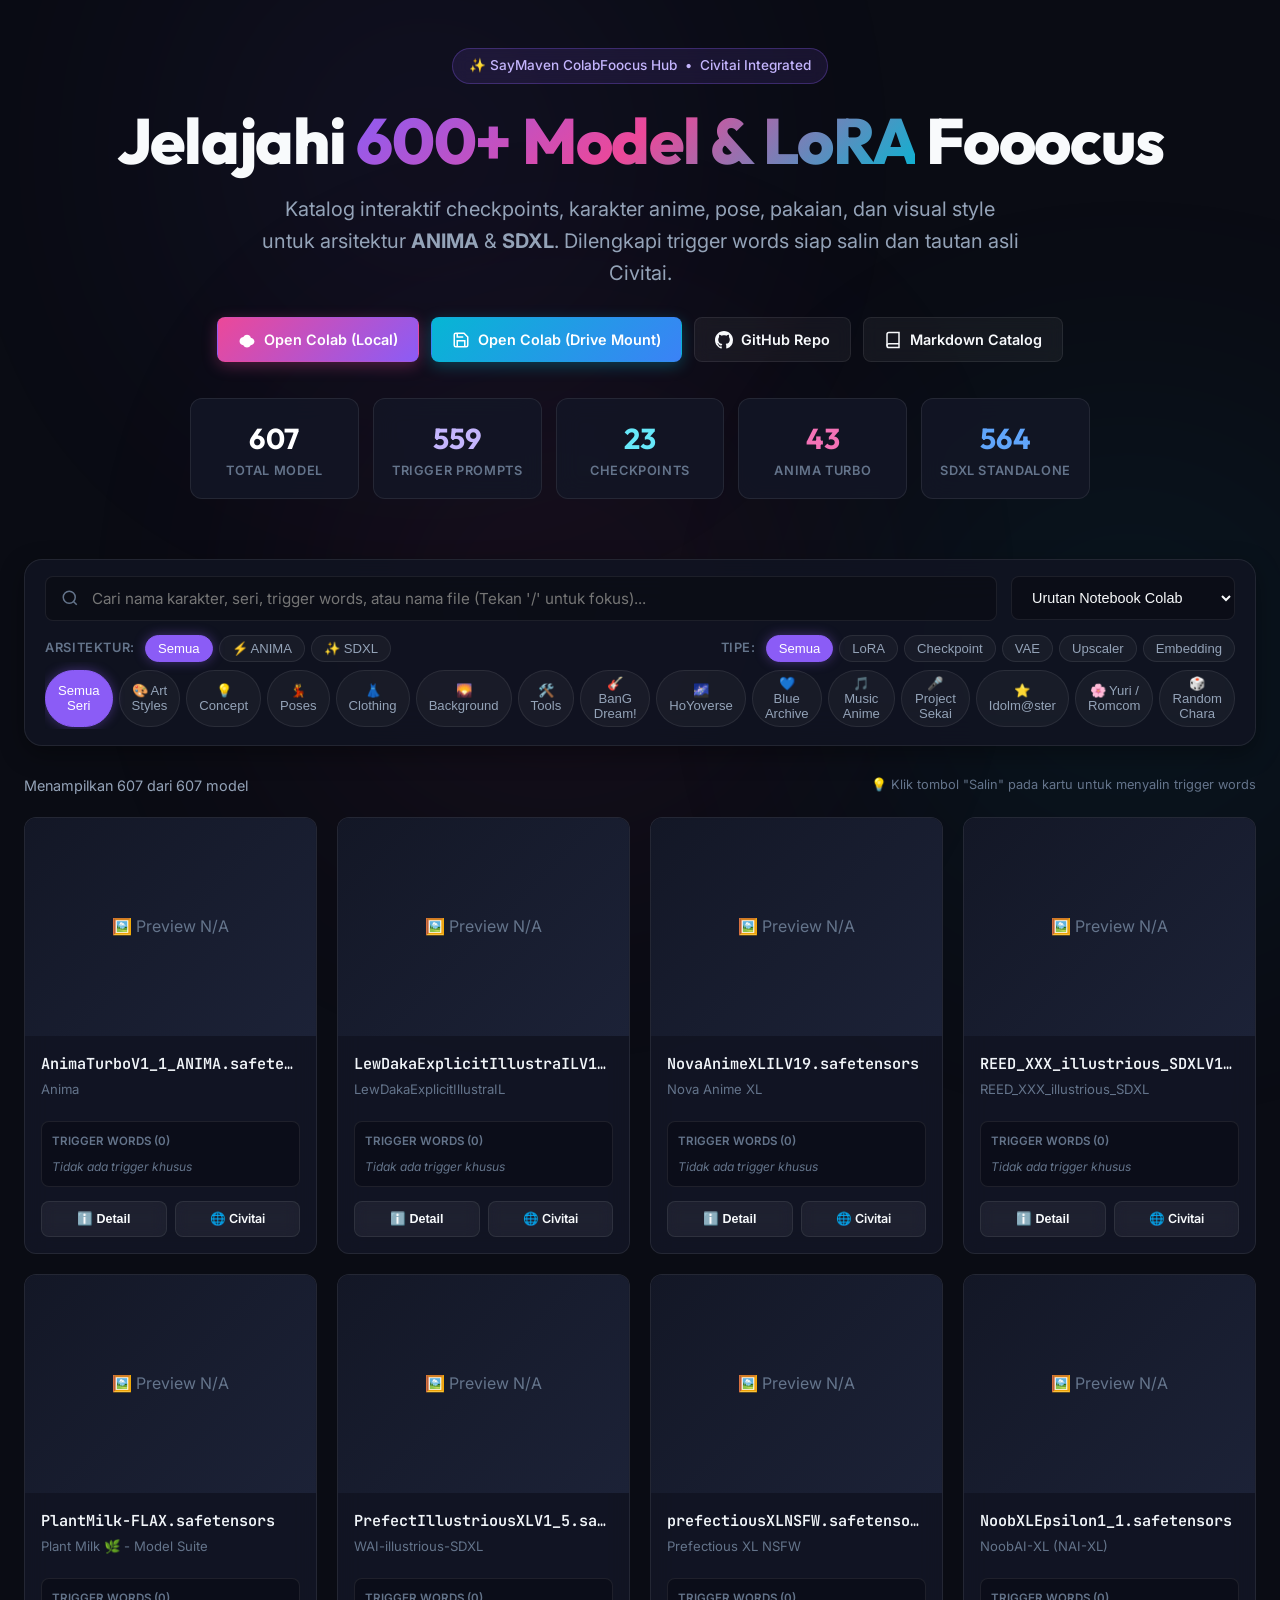
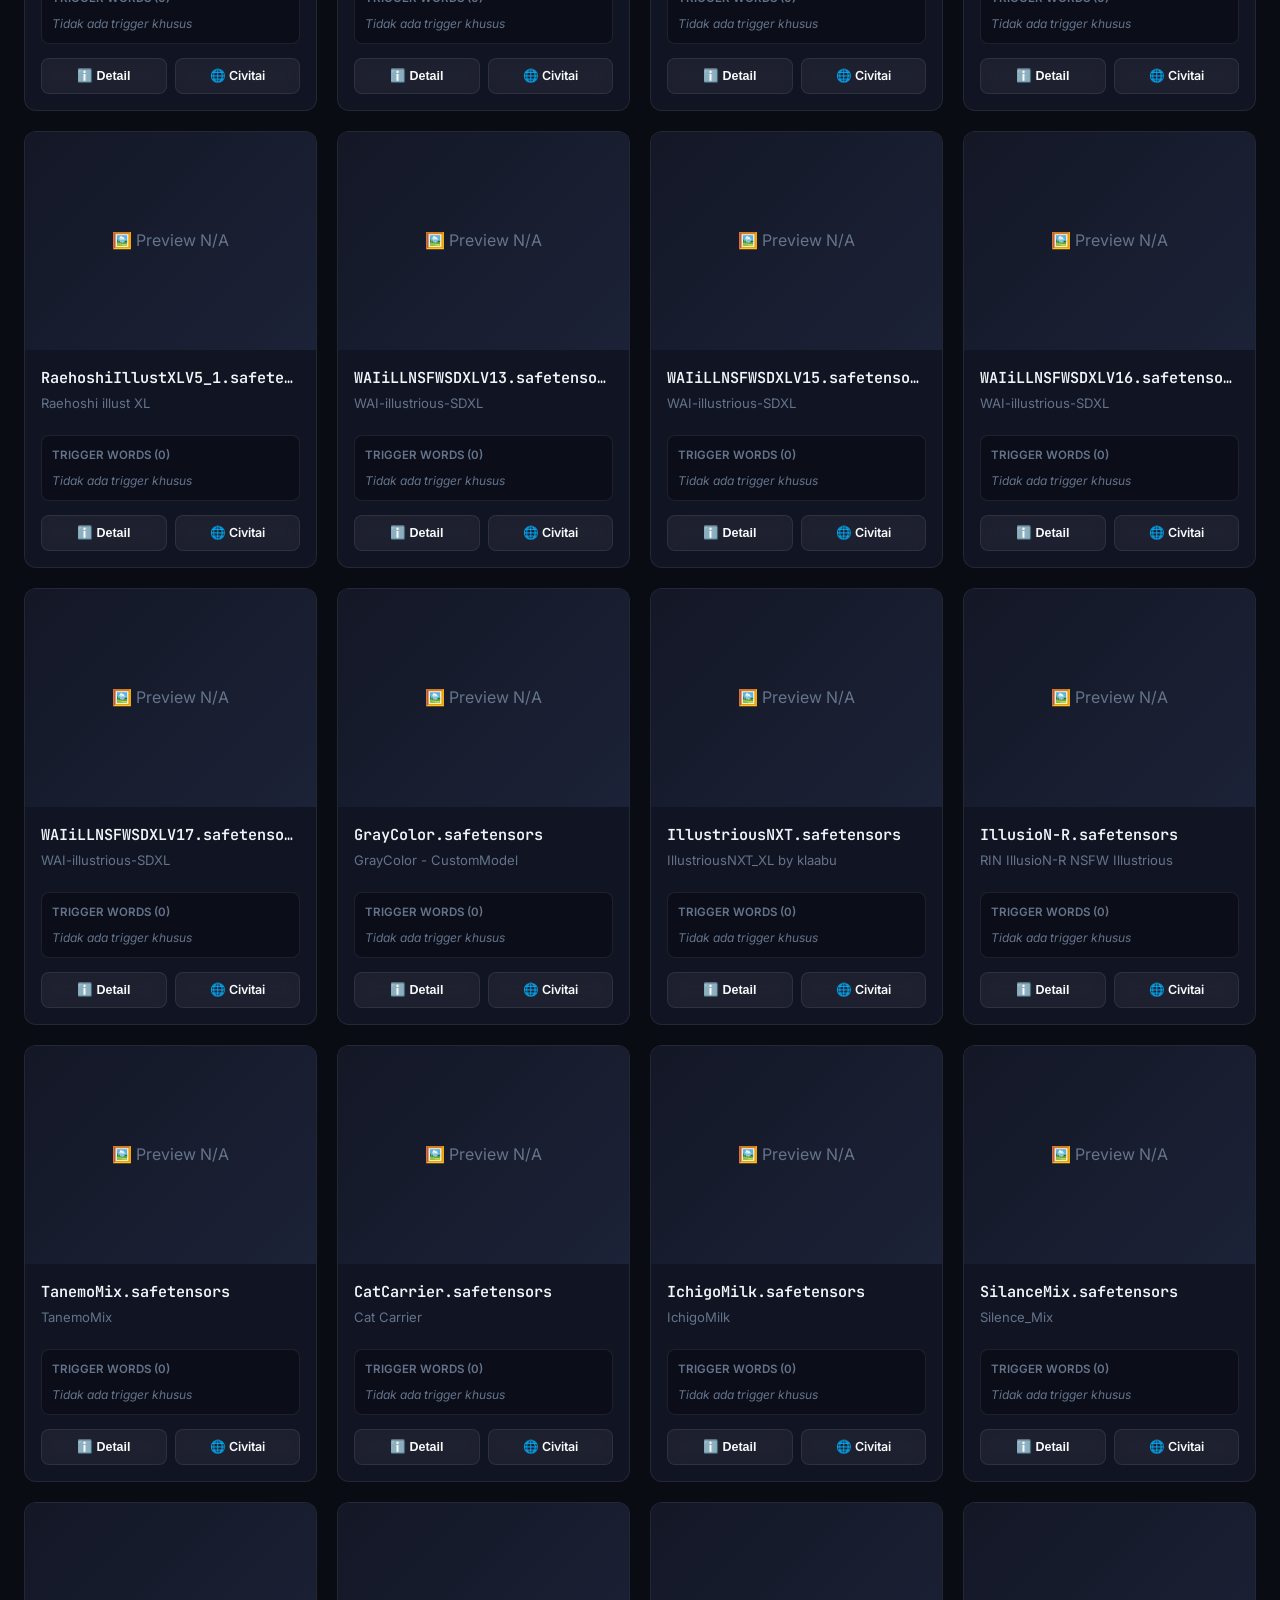
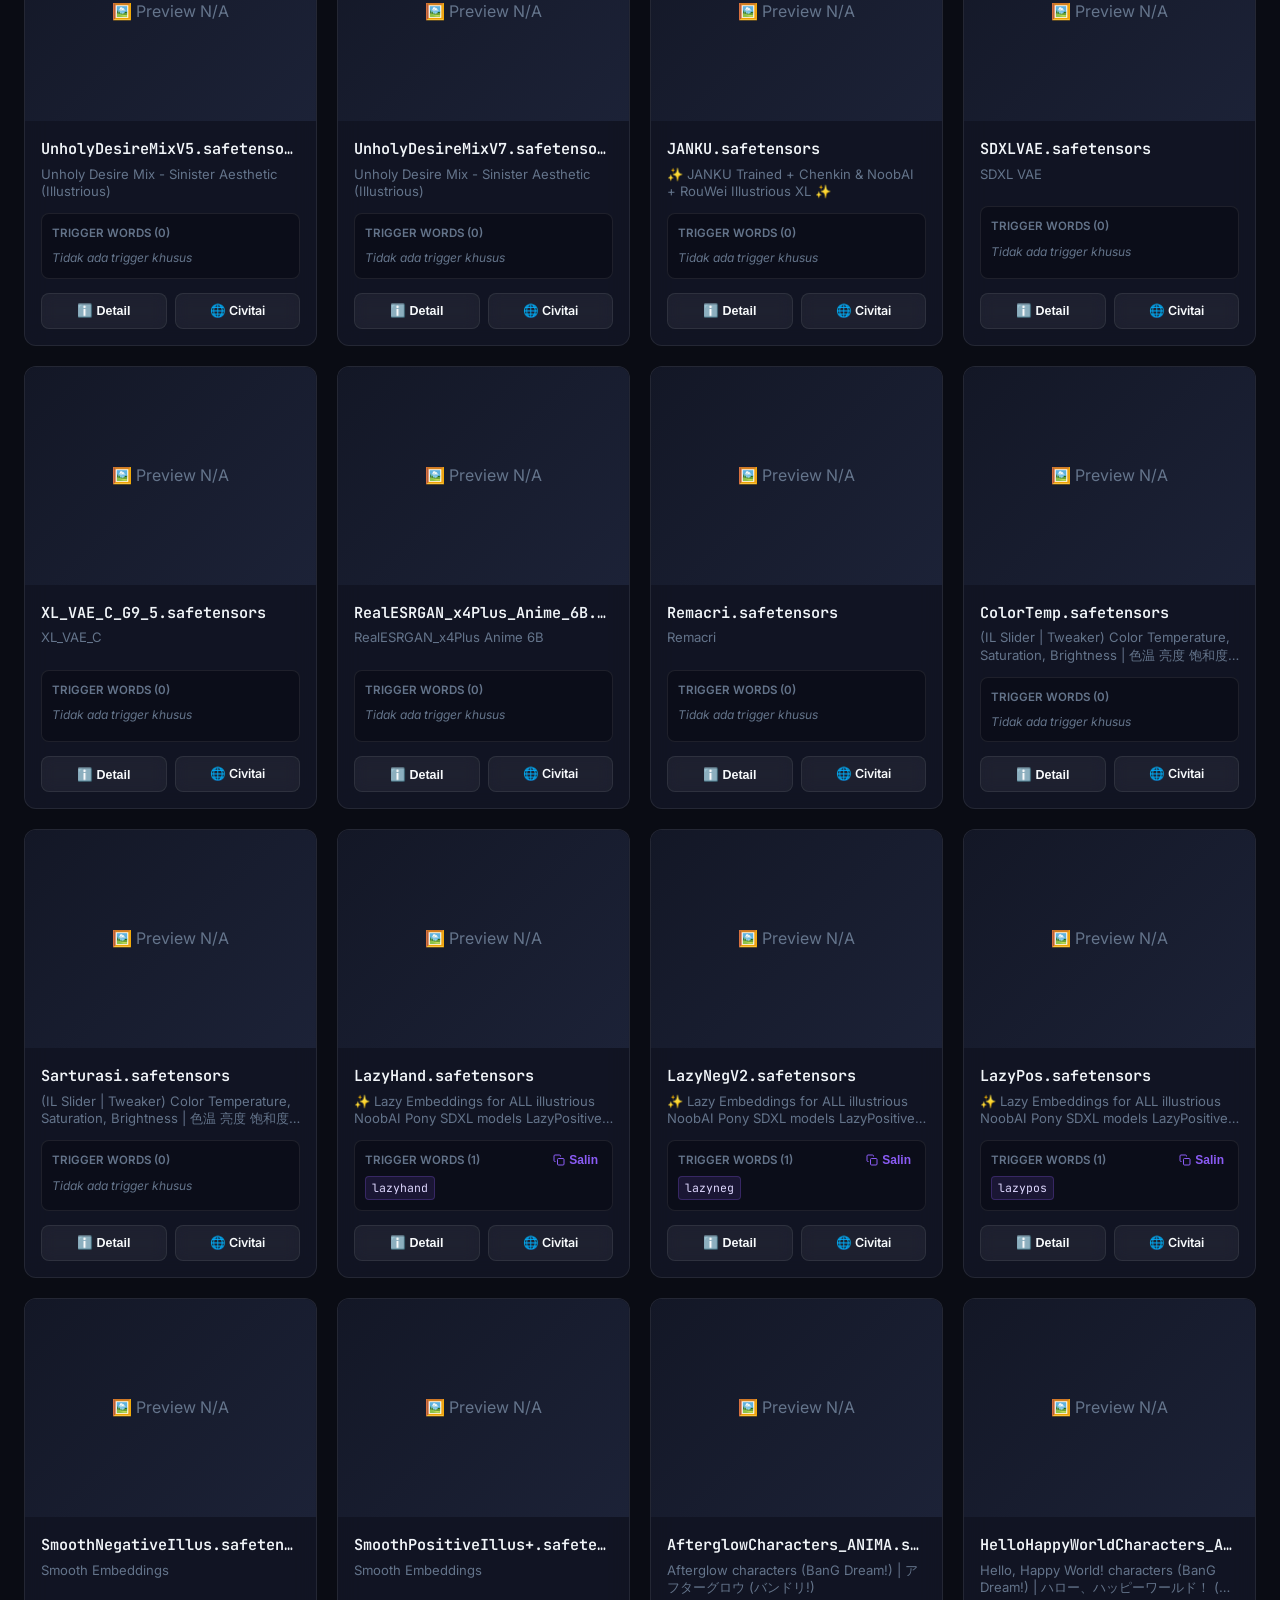
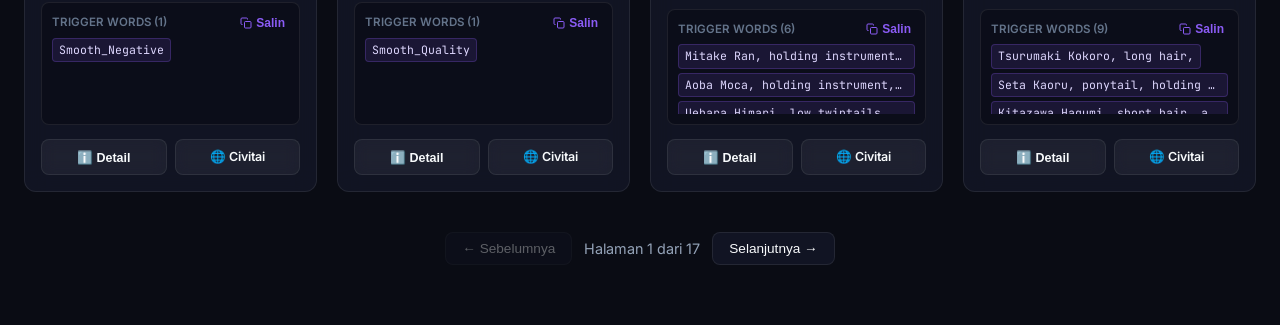
==== commit 345949ad: "feat: add automated model tool (add_model.py) and update documentation - Add add_model.py CLI tool s" ====
--- a/catalog/index.html
+++ b/catalog/index.html
@@ -3,8 +3,8 @@
 <head>
   <meta charset="UTF-8">
   <meta name="viewport" content="width=device-width, initial-scale=1.0">
-  <title>Foocus SayMaven Model Hub — 620+ Anime LoRAs, Checkpoints & Trigger Words</title>
-  <meta name="description" content="Katalog interaktif 620+ model SDXL & ANIMA Fooocus lengkap dengan tautan Civitai resmi, trigger words, dan preview gambar hasil generasi.">
+  <title>Foocus SayMaven Model Hub — 600+ Anime LoRAs, Checkpoints & Trigger Words</title>
+  <meta name="description" content="Katalog interaktif 600+ model SDXL & ANIMA Fooocus lengkap dengan tautan Civitai resmi, trigger words, dan preview gambar hasil generasi.">
   <link rel="icon" href="data:image/svg+xml,<svg xmlns=%22http://www.w3.org/2000/svg%22 viewBox=%220 0 100 100%22><text y=%22.9em%22 font-size=%2290%22>🎨</text></svg>">
   <link rel="stylesheet" href="style.css">
 </head>
@@ -25,7 +25,7 @@
         <span>Civitai Integrated</span>
       </div>
       <h1 class="hero-title">
-        Jelajahi <span class="gradient-text">620+ Model & LoRA</span> Fooocus
+        Jelajahi <span class="gradient-text">600+ Model & LoRA</span> Fooocus
       </h1>
       <p class="hero-subtitle">
         Katalog interaktif checkpoints, karakter anime, pose, pakaian, dan visual style untuk arsitektur <b>ANIMA</b> & <b>SDXL</b>. Dilengkapi trigger words siap salin dan tautan asli Civitai.
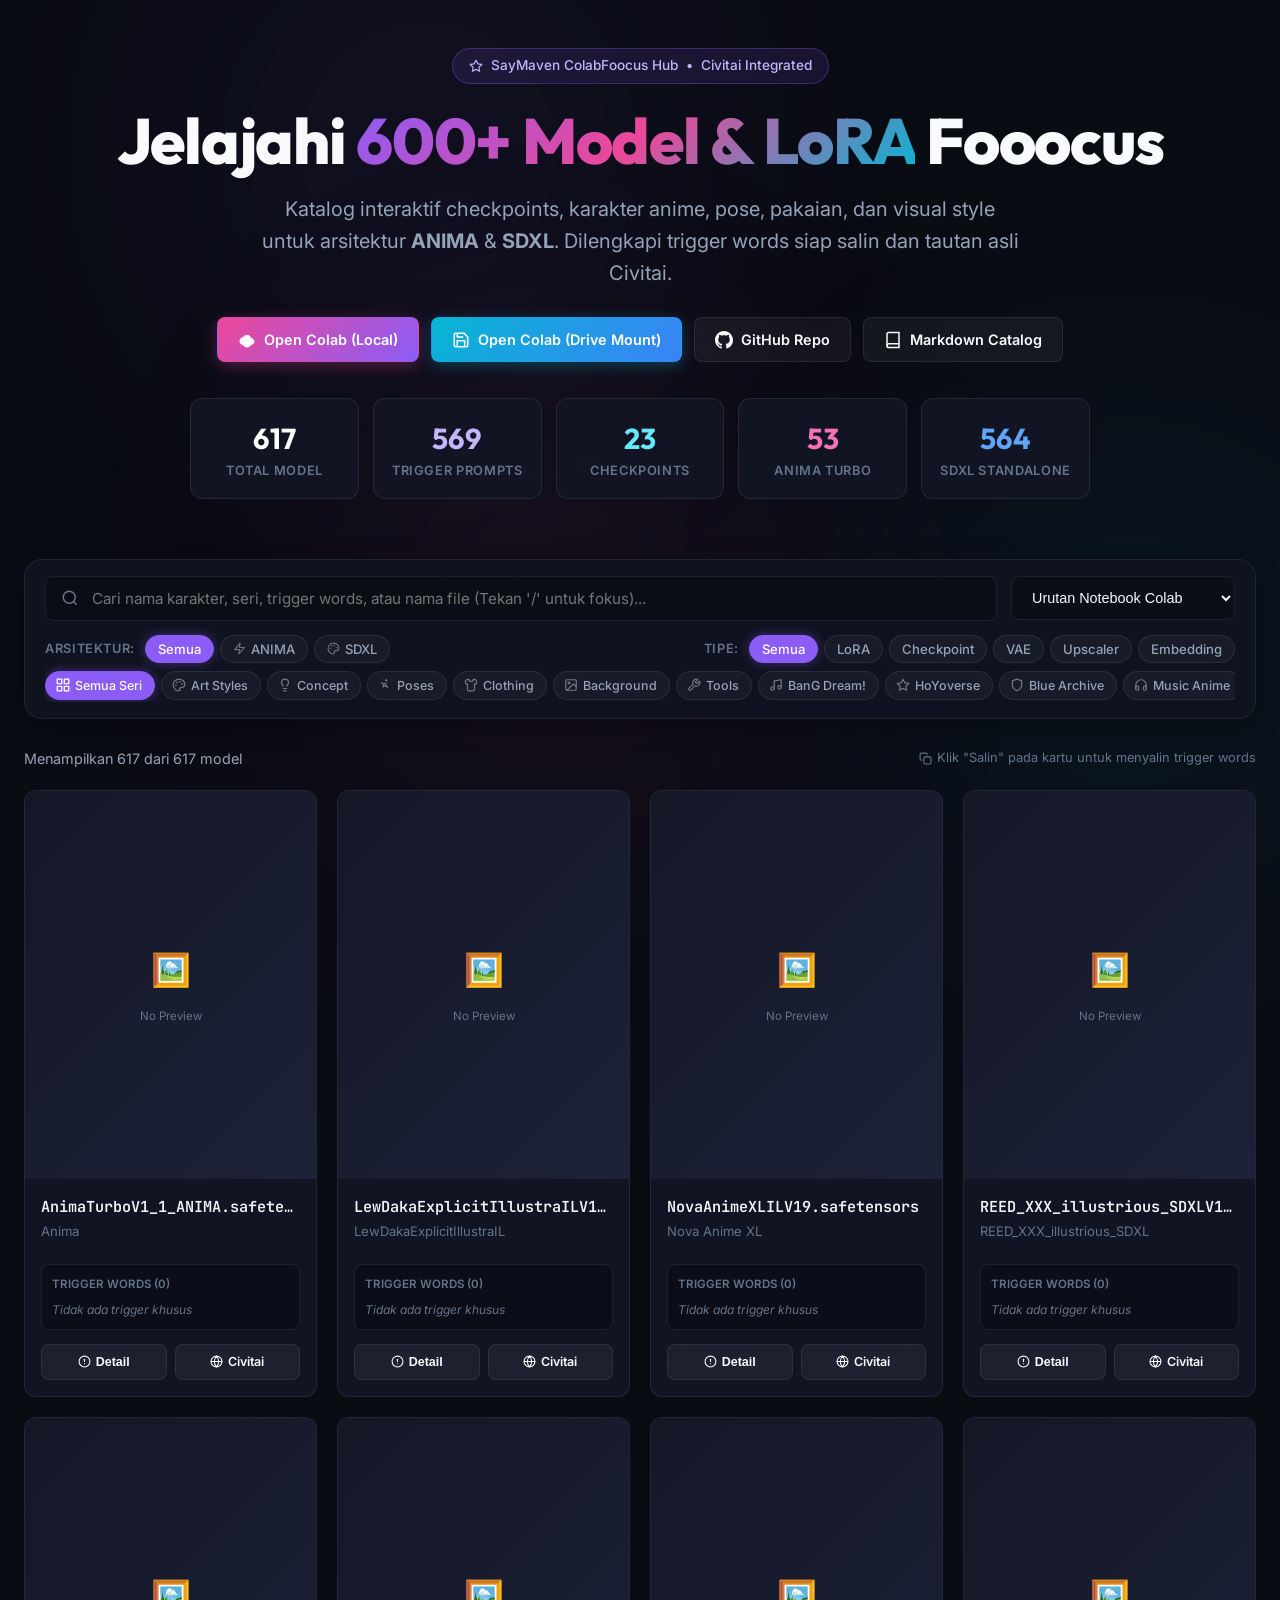
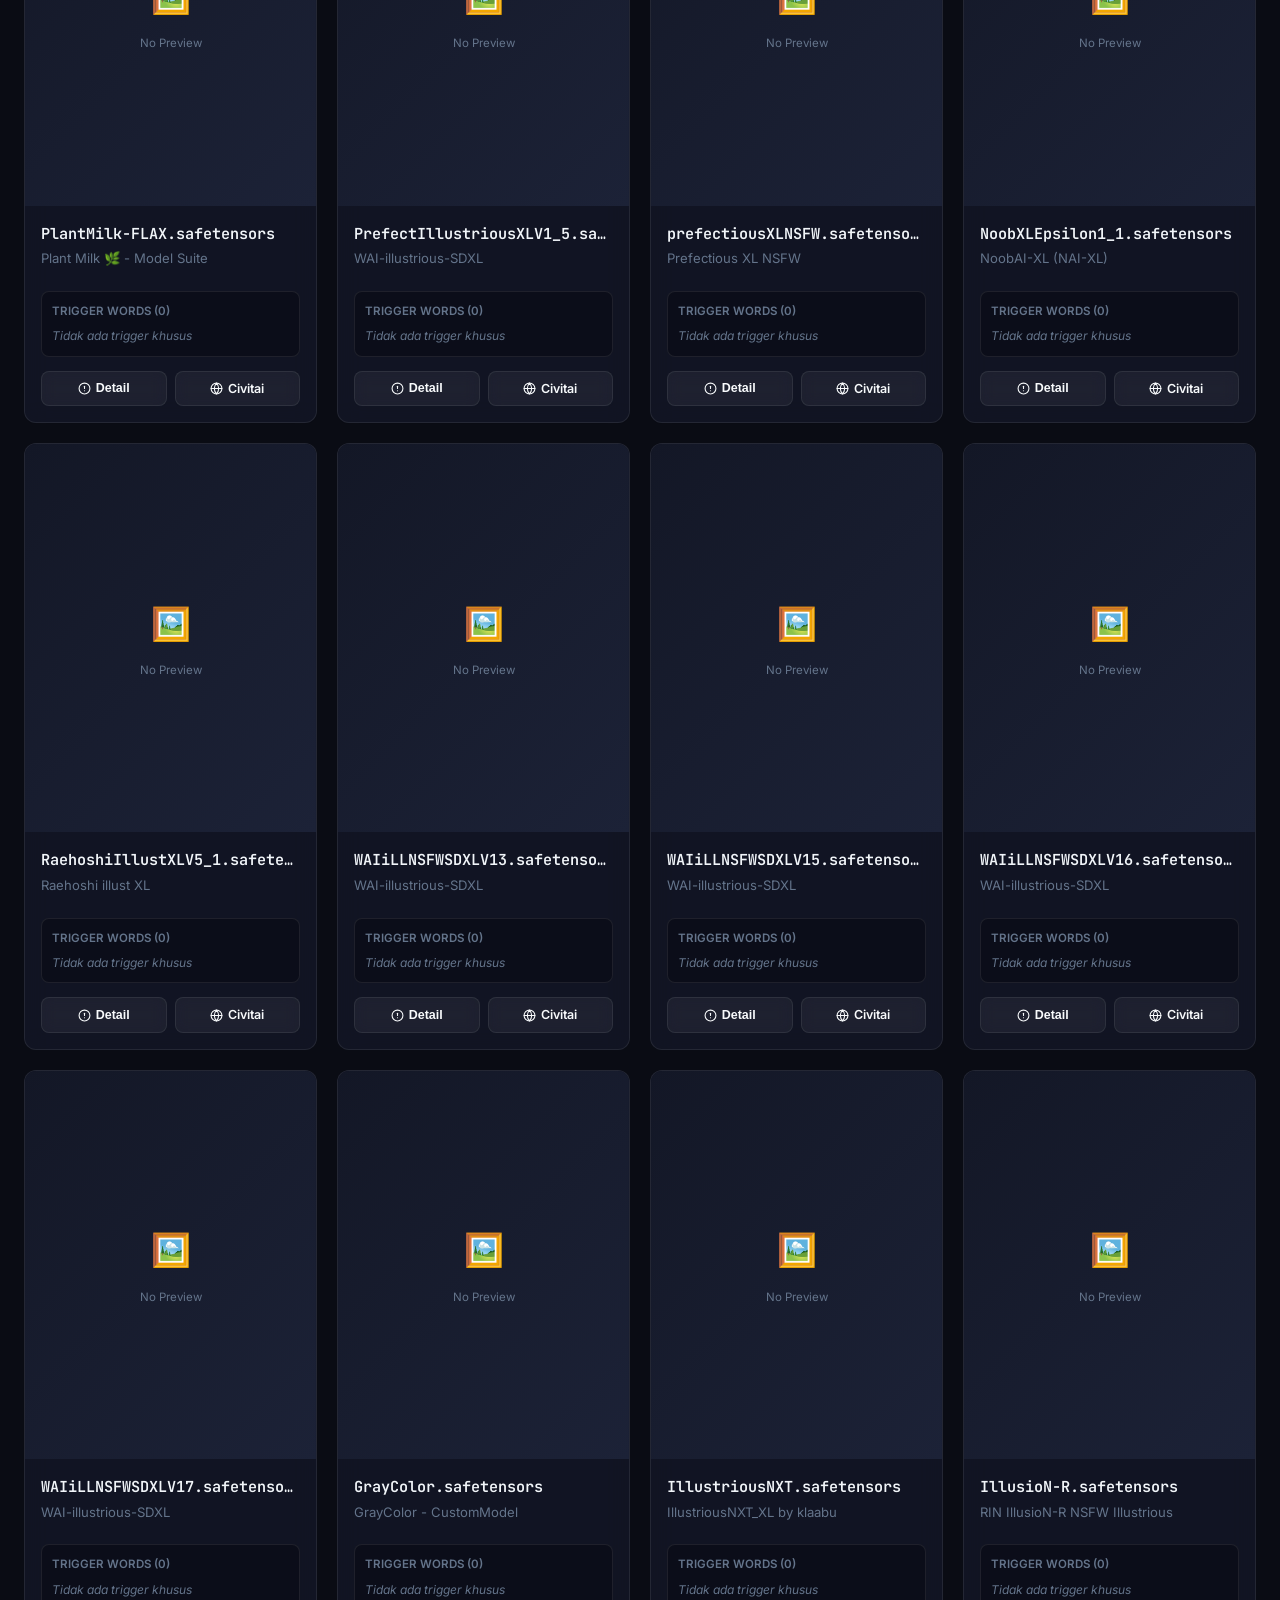
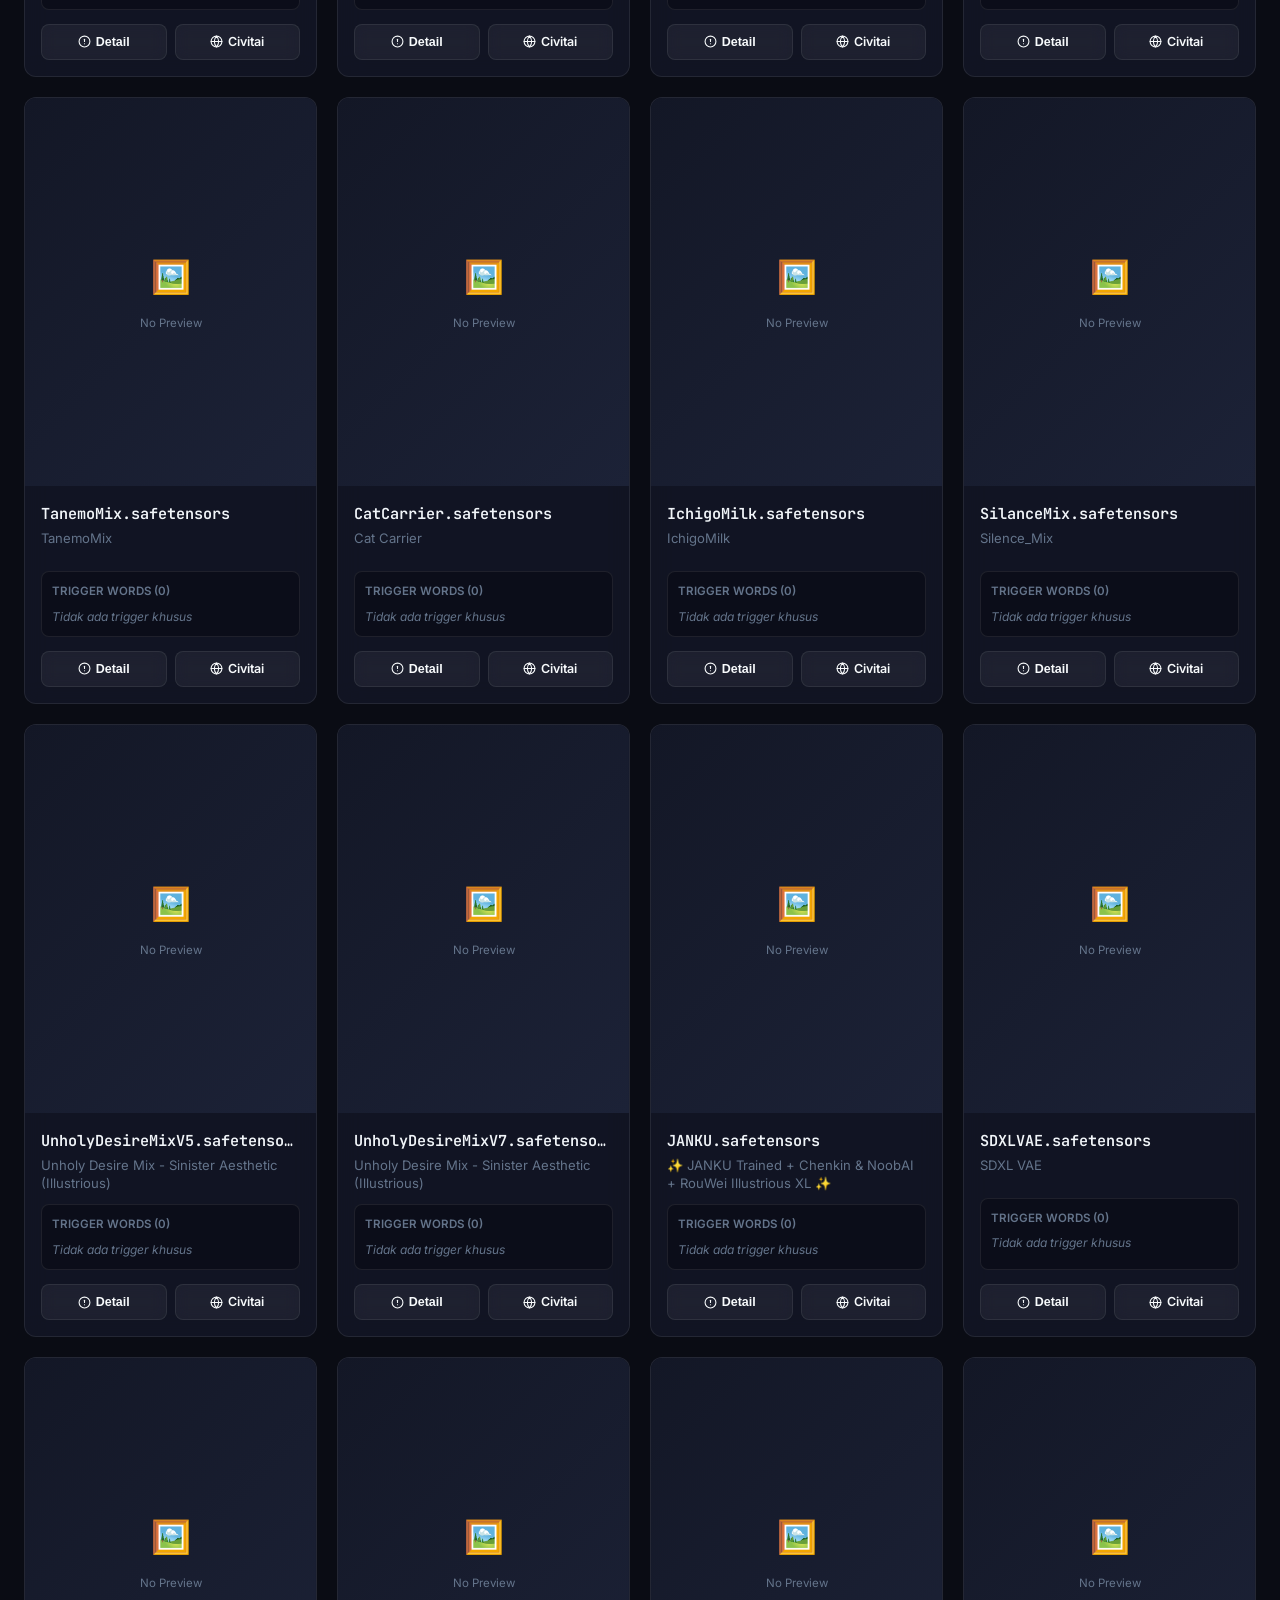
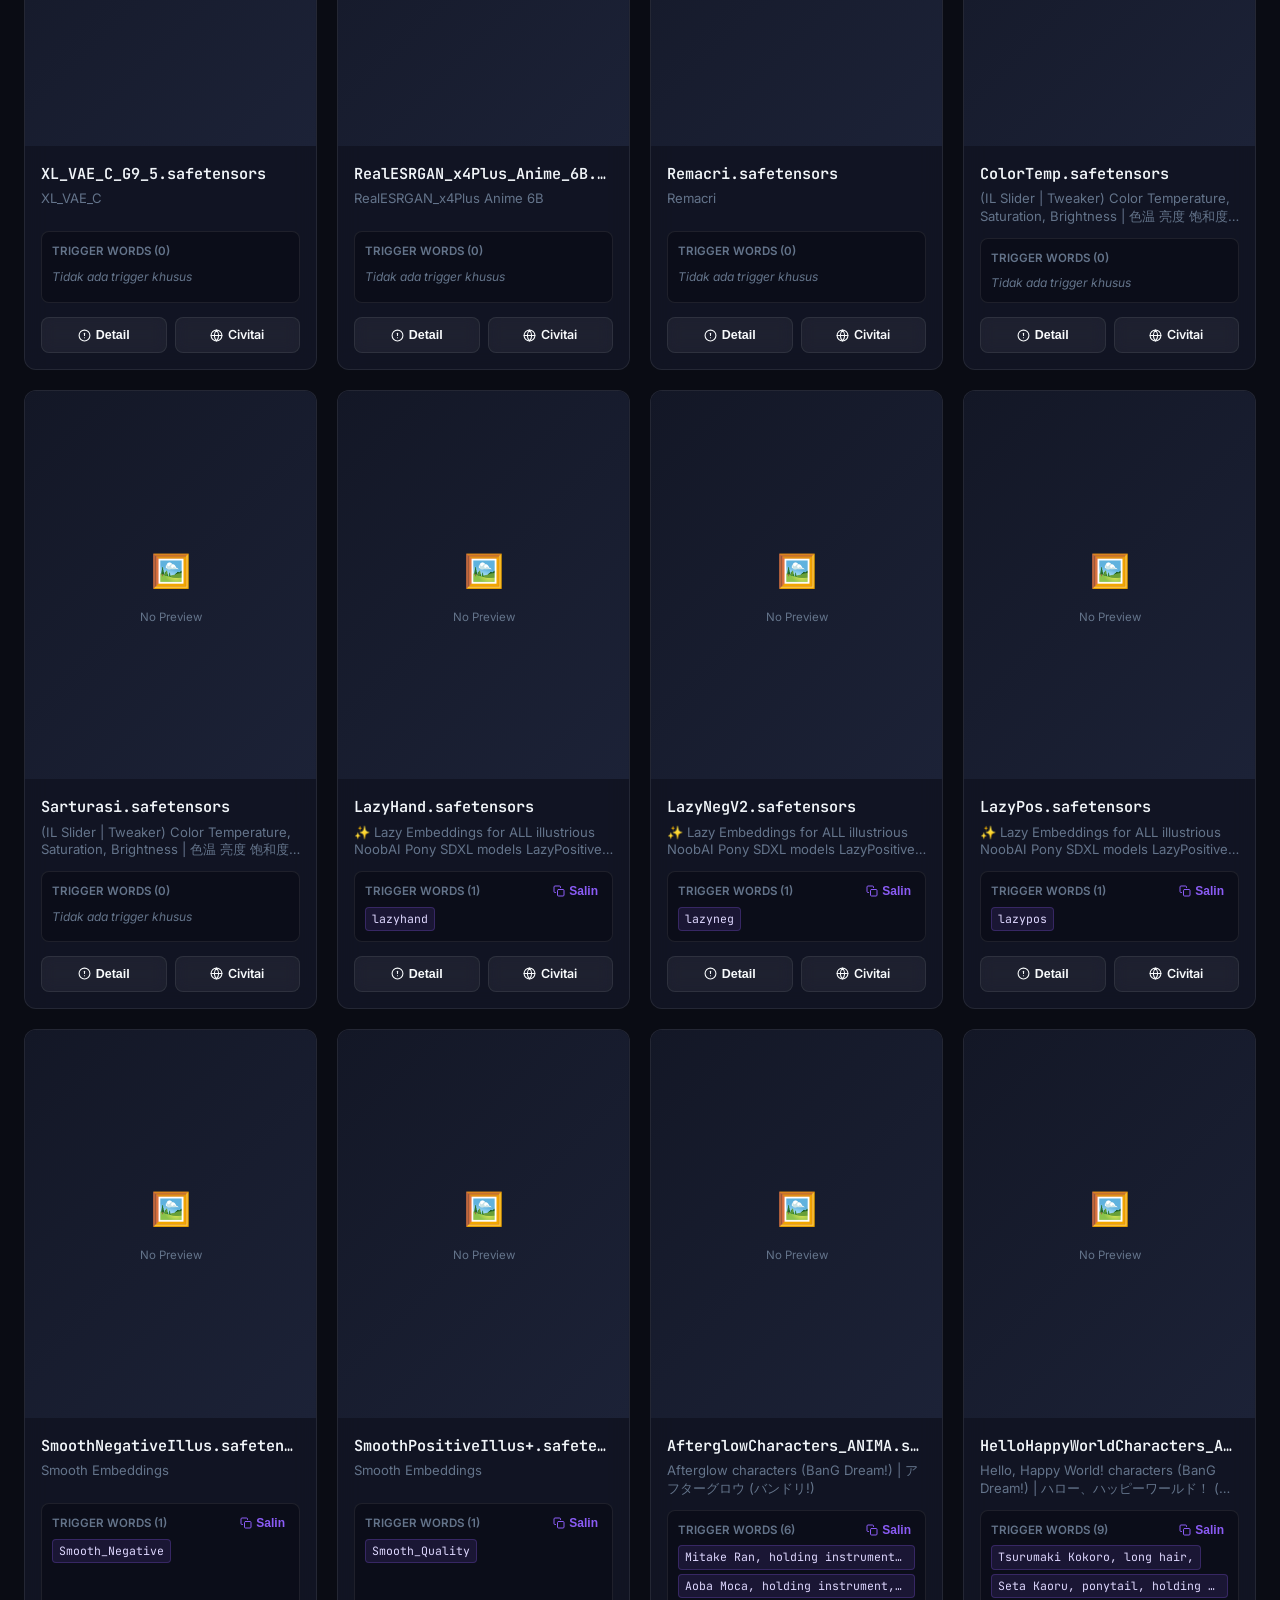
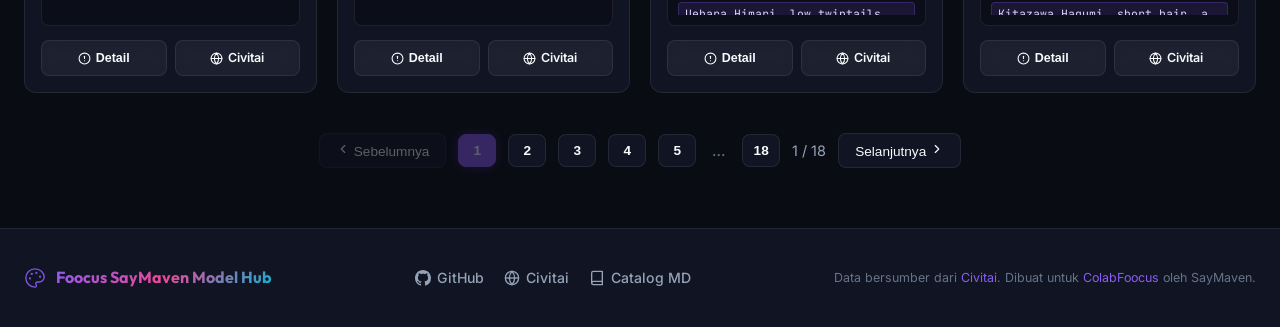
==== commit 91f213ba: "feat(catalog): modernize web catalog UI, sanitize model database, and update add_model.py" ====
--- a/catalog/index.html
+++ b/catalog/index.html
@@ -5,10 +5,13 @@
   <meta name="viewport" content="width=device-width, initial-scale=1.0">
   <title>Foocus SayMaven Model Hub — 600+ Anime LoRAs, Checkpoints & Trigger Words</title>
   <meta name="description" content="Katalog interaktif 600+ model SDXL & ANIMA Fooocus lengkap dengan tautan Civitai resmi, trigger words, dan preview gambar hasil generasi.">
-  <link rel="icon" href="data:image/svg+xml,<svg xmlns=%22http://www.w3.org/2000/svg%22 viewBox=%220 0 100 100%22><text y=%22.9em%22 font-size=%2290%22>🎨</text></svg>">
+  <link rel="icon" href="data:image/svg+xml,<svg xmlns='http://www.w3.org/2000/svg' viewBox='0 0 24 24' fill='none' stroke='%238b5cf6' stroke-width='2' stroke-linecap='round' stroke-linejoin='round'><circle cx='13.5' cy='6.5' r='.5' fill='%238b5cf6'/><circle cx='17.5' cy='10.5' r='.5' fill='%238b5cf6'/><circle cx='8.5' cy='7.5' r='.5' fill='%238b5cf6'/><circle cx='6.5' cy='12.5' r='.5' fill='%238b5cf6'/><path d='M12 2C6.5 2 2 6.5 2 12s4.5 10 10 10c.926 0 1.648-.746 1.648-1.688 0-.437-.18-.835-.437-1.125-.29-.289-.438-.652-.438-1.125a1.64 1.64 0 0 1 1.668-1.668h1.996c3.051 0 5.555-2.503 5.555-5.554C21.965 6.012 17.461 2 12 2z'/></svg>">
   <link rel="stylesheet" href="style.css">
 </head>
 <body>
+
+  <!-- Skip Navigation -->
+  <a href="#gridContainer" class="skip-nav">Lewati ke konten utama</a>
 
   <!-- Ambient Glow Effects -->
   <div class="ambient-glow glow-1"></div>
@@ -20,7 +23,8 @@
     <!-- Hero Header -->
     <header class="hero">
       <div class="hero-badge-top">
-        <span>✨ SayMaven ColabFoocus Hub</span>
+        <svg width="14" height="14" viewBox="0 0 24 24" fill="none" stroke="currentColor" stroke-width="2" stroke-linecap="round" stroke-linejoin="round"><polygon points="12 2 15.09 8.26 22 9.27 17 14.14 18.18 21.02 12 17.77 5.82 21.02 7 14.14 2 9.27 8.91 8.26 12 2"/></svg>
+        <span>SayMaven ColabFoocus Hub</span>
         <span>•</span>
         <span>Civitai Integrated</span>
       </div>
@@ -94,8 +98,10 @@
             <circle cx="11" cy="11" r="8"></circle>
             <line x1="21" y1="21" x2="16.65" y2="16.65"></line>
           </svg>
-          <input type="text" id="searchInput" class="search-input" placeholder="Cari nama karakter, seri, trigger words, atau nama file (Tekan '/' untuk fokus)..." autocomplete="off">
-          <button id="clearSearch" class="clear-search" title="Bersihkan pencarian">✕</button>
+          <input type="text" id="searchInput" class="search-input" placeholder="Cari nama karakter, seri, trigger words, atau nama file (Tekan '/' untuk fokus)..." autocomplete="off" aria-label="Cari model">
+          <button id="clearSearch" class="clear-search" title="Bersihkan pencarian" aria-label="Bersihkan pencarian">
+            <svg width="12" height="12" viewBox="0 0 24 24" fill="none" stroke="currentColor" stroke-width="2.5" stroke-linecap="round"><line x1="18" y1="6" x2="6" y2="18"/><line x1="6" y1="6" x2="18" y2="18"/></svg>
+          </button>
         </div>
         <select id="sortSelect" class="sort-select" title="Urutkan model">
           <option value="notebook">Urutan Notebook Colab</option>
@@ -110,8 +116,14 @@
         <div class="filter-group" id="archFilters">
           <span class="filter-label">Arsitektur:</span>
           <button class="pill-btn active" data-arch="all">Semua</button>
-          <button class="pill-btn pill-anima" data-arch="ANIMA">⚡ ANIMA</button>
-          <button class="pill-btn pill-sdxl" data-arch="SDXL">✨ SDXL</button>
+          <button class="pill-btn pill-anima" data-arch="ANIMA">
+            <svg width="13" height="13" viewBox="0 0 24 24" fill="none" stroke="currentColor" stroke-width="2" stroke-linecap="round" stroke-linejoin="round"><polygon points="13 2 3 14 12 14 11 22 21 10 12 10 13 2"/></svg>
+            ANIMA
+          </button>
+          <button class="pill-btn pill-sdxl" data-arch="SDXL">
+            <svg width="13" height="13" viewBox="0 0 24 24" fill="none" stroke="currentColor" stroke-width="2" stroke-linecap="round" stroke-linejoin="round"><circle cx="13.5" cy="6.5" r=".5" fill="currentColor"/><circle cx="17.5" cy="10.5" r=".5" fill="currentColor"/><circle cx="8.5" cy="7.5" r=".5" fill="currentColor"/><circle cx="6.5" cy="12.5" r=".5" fill="currentColor"/><path d="M12 2C6.5 2 2 6.5 2 12s4.5 10 10 10c.926 0 1.648-.746 1.648-1.688 0-.437-.18-.835-.437-1.125-.29-.289-.438-.652-.438-1.125a1.64 1.64 0 0 1 1.668-1.668h1.996c3.051 0 5.555-2.503 5.555-5.554C21.965 6.012 17.461 2 12 2z"/></svg>
+            SDXL
+          </button>
         </div>
 
         <div class="filter-group" id="typeFilters">
@@ -127,12 +139,18 @@
 
       <!-- Quick Series Clusters -->
       <div class="cluster-scroll" id="clusterScroll"></div>
+
+      <!-- Active Filter Chips -->
+      <div class="active-filters-bar" id="activeFiltersBar" style="display:none;"></div>
     </section>
 
     <!-- Results Header -->
     <div class="results-info">
       <span id="resultsCount">Menampilkan 0 model</span>
-      <span style="font-size: 0.8rem; color: var(--text-muted);">💡 Klik tombol "Salin" pada kartu untuk menyalin trigger words</span>
+      <span style="font-size: 0.8rem; color: var(--text-muted); display:inline-flex; align-items:center; gap:5px;">
+        <svg width="13" height="13" viewBox="0 0 24 24" fill="none" stroke="currentColor" stroke-width="2" stroke-linecap="round" stroke-linejoin="round"><rect x="9" y="9" width="13" height="13" rx="2"/><path d="M5 15H4a2 2 0 0 1-2-2V4a2 2 0 0 1 2-2h9a2 2 0 0 1 2 2v1"/></svg>
+        Klik "Salin" pada kartu untuk menyalin trigger words
+      </span>
     </div>
 
     <!-- Cards Grid -->
@@ -140,17 +158,66 @@
 
     <!-- Pagination -->
     <nav class="pagination-wrap" id="paginationWrap">
-      <button class="page-btn" id="prevPageBtn">← Sebelumnya</button>
+      <button class="page-btn" id="prevPageBtn">
+        <svg width="14" height="14" viewBox="0 0 24 24" fill="none" stroke="currentColor" stroke-width="2" stroke-linecap="round" stroke-linejoin="round"><polyline points="15 18 9 12 15 6"/></svg>
+        Sebelumnya
+      </button>
       <span class="page-info" id="pageInfo">Halaman 1</span>
-      <button class="page-btn" id="nextPageBtn">Selanjutnya →</button>
+      <button class="page-btn" id="nextPageBtn">
+        Selanjutnya
+        <svg width="14" height="14" viewBox="0 0 24 24" fill="none" stroke="currentColor" stroke-width="2" stroke-linecap="round" stroke-linejoin="round"><polyline points="9 18 15 12 9 6"/></svg>
+      </button>
     </nav>
 
   </div>
+
+  <!-- Back to Top Button -->
+  <button class="back-to-top" id="backToTopBtn" aria-label="Kembali ke atas">
+    <svg width="20" height="20" viewBox="0 0 24 24" fill="none" stroke="currentColor" stroke-width="2.5">
+      <polyline points="18 15 12 9 6 15"></polyline>
+    </svg>
+  </button>
+
+  <!-- Footer -->
+  <footer class="site-footer">
+    <div class="footer-inner">
+      <div class="footer-brand">
+        <svg class="footer-logo" width="22" height="22" viewBox="0 0 24 24" fill="none" stroke="currentColor" stroke-width="1.5" stroke-linecap="round" stroke-linejoin="round"><circle cx="13.5" cy="6.5" r=".5" fill="currentColor"/><circle cx="17.5" cy="10.5" r=".5" fill="currentColor"/><circle cx="8.5" cy="7.5" r=".5" fill="currentColor"/><circle cx="6.5" cy="12.5" r=".5" fill="currentColor"/><path d="M12 2C6.5 2 2 6.5 2 12s4.5 10 10 10c.926 0 1.648-.746 1.648-1.688 0-.437-.18-.835-.437-1.125-.29-.289-.438-.652-.438-1.125a1.64 1.64 0 0 1 1.668-1.668h1.996c3.051 0 5.555-2.503 5.555-5.554C21.965 6.012 17.461 2 12 2z"/></svg>
+        <span class="footer-title">Foocus SayMaven Model Hub</span>
+      </div>
+      <div class="footer-links">
+        <a href="https://github.com/SayMaven/ColabFoocus" target="_blank" rel="noopener noreferrer">
+          <svg width="16" height="16" viewBox="0 0 24 24" fill="currentColor">
+            <path d="M12 0C5.37 0 0 5.37 0 12c0 5.31 3.435 9.795 8.205 11.385.6.105.825-.255.825-.57 0-.285-.015-1.23-.015-2.235-3.015.555-3.795-.735-4.035-1.41-.135-.345-.72-1.41-1.23-1.695-.42-.225-1.02-.78-.015-.795.945-.015 1.62.87 1.845 1.23 1.08 1.815 2.805 1.305 3.495.99.105-.78.42-1.305.765-1.605-2.67-.3-5.46-1.335-5.46-5.925 0-1.305.465-2.385 1.23-3.225-.12-.3-.54-1.53.12-3.18 0 0 1.005-.315 3.3 1.23.96-.27 1.98-.405 3-.405s2.04.135 3 .405c2.295-1.56 3.3-1.23 3.3-1.23.66 1.65.24 2.88.12 3.18.765.84 1.23 1.905 1.23 3.225 0 4.605-2.805 5.625-5.475 5.925.435.375.81 1.095.81 2.22 0 1.605-.015 2.895-.015 3.3 0 .315.225.69.825.57A12.02 12.02 0 0 0 24 12c0-6.63-5.37-12-12-12z"/>
+          </svg>
+          GitHub
+        </a>
+        <a href="https://civitai.com" target="_blank" rel="noopener noreferrer">
+          <svg width="16" height="16" viewBox="0 0 24 24" fill="none" stroke="currentColor" stroke-width="2">
+            <circle cx="12" cy="12" r="10"></circle>
+            <line x1="2" y1="12" x2="22" y2="12"></line>
+            <path d="M12 2a15.3 15.3 0 0 1 4 10 15.3 15.3 0 0 1-4 10 15.3 15.3 0 0 1-4-10 15.3 15.3 0 0 1 4-10z"></path>
+          </svg>
+          Civitai
+        </a>
+        <a href="../MODELS_CATALOG.md">
+          <svg width="16" height="16" viewBox="0 0 24 24" fill="none" stroke="currentColor" stroke-width="2" stroke-linecap="round" stroke-linejoin="round"><path d="M4 19.5A2.5 2.5 0 0 1 6.5 17H20"/><path d="M6.5 2H20v20H6.5A2.5 2.5 0 0 1 4 19.5v-15A2.5 2.5 0 0 1 6.5 2z"/></svg>
+          Catalog MD
+        </a>
+      </div>
+      <div class="footer-copy">
+        Data bersumber dari <a href="https://civitai.com" target="_blank" rel="noopener noreferrer">Civitai</a>.
+        Dibuat untuk <a href="https://github.com/SayMaven/ColabFoocus" target="_blank" rel="noopener noreferrer">ColabFoocus</a> oleh SayMaven.
+      </div>
+    </div>
+  </footer>
 
   <!-- Detail Modal -->
   <div class="modal-backdrop" id="detailModal">
     <div class="modal-content">
-      <button class="close-modal" id="closeModal" title="Tutup">✕</button>
+      <button class="close-modal" id="closeModal" title="Tutup" aria-label="Tutup modal">
+        <svg width="16" height="16" viewBox="0 0 24 24" fill="none" stroke="currentColor" stroke-width="2.5" stroke-linecap="round"><line x1="18" y1="6" x2="6" y2="18"/><line x1="6" y1="6" x2="18" y2="18"/></svg>
+      </button>
 
       <div class="modal-media">
         <div class="modal-img-wrap">
@@ -222,7 +289,8 @@
 
         <div style="display: flex; gap: 10px; margin-top: auto;">
           <a id="modalCivitaiBtn" href="#" target="_blank" rel="noopener noreferrer" class="btn btn-primary" style="flex: 1; justify-content: center;">
-            <span>🌐 Buka Halaman Web di Civitai</span>
+            <svg width="15" height="15" viewBox="0 0 24 24" fill="none" stroke="currentColor" stroke-width="2" stroke-linecap="round" stroke-linejoin="round"><circle cx="12" cy="12" r="10"/><line x1="2" y1="12" x2="22" y2="12"/><path d="M12 2a15.3 15.3 0 0 1 4 10 15.3 15.3 0 0 1-4 10 15.3 15.3 0 0 1-4-10 15.3 15.3 0 0 1 4-10z"/></svg>
+            Buka Halaman Web di Civitai
           </a>
         </div>
       </div>
@@ -233,7 +301,7 @@
   <div class="toast-container" id="toastContainer"></div>
 
   <!-- Scripts -->
-  <script src="data.js"></script>
-  <script src="app.js"></script>
+  <script src="data.js" defer></script>
+  <script src="app.js" defer></script>
 </body>
 </html>
--- a/catalog/style.css
+++ b/catalog/style.css
@@ -344,6 +344,9 @@
 }
 
 .pill-btn {
+  display: inline-flex;
+  align-items: center;
+  gap: 5px;
   background: rgba(255, 255, 255, 0.04);
   border: 1px solid var(--border-subtle);
   color: var(--text-secondary);
@@ -354,7 +357,20 @@
   cursor: pointer;
   transition: all 0.2s;
   user-select: none;
-}
+  font-family: var(--font-body);
+}
+.pill-btn svg {
+  width: 13px;
+  height: 13px;
+  flex-shrink: 0;
+  opacity: 0.65;
+  transition: opacity 0.15s;
+}
+.pill-btn:hover svg,
+.pill-btn.active svg {
+  opacity: 1;
+}
+
 .pill-btn:hover {
   background: rgba(255, 255, 255, 0.08);
   color: #fff;
@@ -424,15 +440,15 @@
   position: relative;
 }
 .model-card:hover {
-  transform: translateY(-4px);
+  transform: translateY(-5px);
   border-color: var(--border-hover);
-  box-shadow: var(--shadow-md);
+  box-shadow: var(--shadow-md), 0 0 24px rgba(139, 92, 246, 0.18);
 }
 
 /* Image Container */
 .card-img-wrap {
   width: 100%;
-  aspect-ratio: 4 / 3;
+  aspect-ratio: 3 / 4;
   position: relative;
   overflow: hidden;
   background: #090b12;
@@ -989,4 +1005,336 @@
     padding: 12px;
     top: 8px;
   }
-}
+  .active-filters-bar {
+    flex-wrap: wrap;
+  }
+  .pagination-wrap {
+    flex-wrap: wrap;
+    gap: 6px;
+  }
+  .page-num-btn {
+    min-width: 32px;
+    padding: 6px 8px;
+    font-size: 0.78rem;
+  }
+  .footer-inner {
+    flex-direction: column;
+    gap: 16px;
+    text-align: center;
+  }
+  .footer-links {
+    justify-content: center;
+  }
+}
+
+/* ══════════════════════════════════════════════════════════════════
+   SKIP NAVIGATION
+   ══════════════════════════════════════════════════════════════════ */
+.skip-nav {
+  position: absolute;
+  top: -100%;
+  left: 16px;
+  background: var(--accent-purple);
+  color: #fff;
+  padding: 10px 20px;
+  border-radius: 0 0 var(--radius-sm) var(--radius-sm);
+  font-weight: 600;
+  z-index: 9999;
+  transition: top 0.2s;
+  text-decoration: none;
+}
+.skip-nav:focus {
+  top: 0;
+}
+
+/* ==================================================================
+   CLUSTER PILL — SVG ICON BUTTONS
+   ================================================================== */
+.cluster-pill {
+  display: inline-flex;
+  align-items: center;
+  gap: 5px;
+  padding: 6px 12px 6px 10px;
+}
+.cluster-pill svg {
+  width: 14px;
+  height: 14px;
+  flex-shrink: 0;
+  opacity: 0.7;
+  transition: opacity 0.2s, transform 0.2s;
+}
+.cluster-pill:hover svg,
+.cluster-pill.active svg {
+  opacity: 1;
+  transform: scale(1.1);
+}
+.cluster-pill span {
+  font-size: 0.78rem;
+  font-weight: 500;
+  white-space: nowrap;
+}
+
+/* Card footer SVG buttons */
+.card-footer .btn svg,
+.card-footer a.btn svg {
+  width: 13px;
+  height: 13px;
+  flex-shrink: 0;
+  vertical-align: middle;
+}
+.card-footer .btn,
+.card-footer a.btn {
+  display: inline-flex;
+  align-items: center;
+  gap: 5px;
+}
+
+
+/* ══════════════════════════════════════════════════════════════════
+   CARD STAGGERED ANIMATION
+   ══════════════════════════════════════════════════════════════════ */
+@keyframes cardFadeIn {
+  from {
+    opacity: 0;
+    transform: translateY(16px);
+  }
+  to {
+    opacity: 1;
+    transform: translateY(0);
+  }
+}
+
+.model-card {
+  opacity: 0;
+}
+.model-card.card-animate-in {
+  animation: cardFadeIn 0.4s cubic-bezier(0.16, 1, 0.3, 1) both;
+  animation-delay: var(--card-delay, 0ms);
+}
+
+/* ══════════════════════════════════════════════════════════════════
+   NUMBERED PAGINATION
+   ══════════════════════════════════════════════════════════════════ */
+.page-num-btn {
+  min-width: 38px;
+  padding: 8px 10px;
+  font-weight: 600;
+}
+.page-num-btn.active {
+  background: var(--accent-purple);
+  border-color: var(--accent-purple);
+  color: #fff;
+  box-shadow: 0 0 12px rgba(139, 92, 246, 0.35);
+  cursor: default;
+}
+.page-ellipsis {
+  display: inline-flex;
+  align-items: center;
+  justify-content: center;
+  color: var(--text-muted);
+  padding: 0 4px;
+  font-size: 1rem;
+  letter-spacing: 0.05em;
+}
+
+/* ══════════════════════════════════════════════════════════════════
+   ACTIVE FILTERS BAR
+   ══════════════════════════════════════════════════════════════════ */
+.active-filters-bar {
+  display: none;
+  flex-wrap: wrap;
+  align-items: center;
+  gap: 8px;
+  padding: 10px 0 4px;
+  border-top: 1px solid var(--border-subtle);
+  margin-top: 10px;
+}
+
+.active-filter-label {
+  font-size: 0.75rem;
+  font-weight: 600;
+  color: var(--text-muted);
+  text-transform: uppercase;
+  letter-spacing: 0.05em;
+  white-space: nowrap;
+}
+
+.active-filter-chip {
+  display: inline-flex;
+  align-items: center;
+  gap: 6px;
+  padding: 4px 10px;
+  background: rgba(139, 92, 246, 0.12);
+  border: 1px solid rgba(139, 92, 246, 0.3);
+  border-radius: 999px;
+  font-size: 0.8rem;
+  font-weight: 500;
+  color: #c4b5fd;
+  white-space: nowrap;
+  animation: chipPop 0.2s cubic-bezier(0.16, 1, 0.3, 1);
+}
+@keyframes chipPop {
+  from { opacity: 0; transform: scale(0.85); }
+  to   { opacity: 1; transform: scale(1); }
+}
+
+.active-filter-remove {
+  background: none;
+  border: none;
+  color: inherit;
+  opacity: 0.6;
+  cursor: pointer;
+  font-size: 0.75rem;
+  padding: 0;
+  line-height: 1;
+  display: flex;
+  align-items: center;
+  transition: opacity 0.15s;
+}
+.active-filter-remove:hover {
+  opacity: 1;
+}
+
+.reset-all-btn {
+  background: none;
+  border: 1px solid rgba(255, 255, 255, 0.12);
+  border-radius: 999px;
+  color: var(--text-muted);
+  font-size: 0.78rem;
+  font-weight: 600;
+  padding: 4px 12px;
+  cursor: pointer;
+  transition: all 0.2s;
+  white-space: nowrap;
+  margin-left: auto;
+}
+.reset-all-btn:hover {
+  background: rgba(255, 255, 255, 0.07);
+  color: var(--text-primary);
+  border-color: rgba(255, 255, 255, 0.2);
+}
+
+/* Empty state reset button */
+.empty-reset-btn {
+  padding: 10px 24px;
+  border-radius: var(--radius-sm);
+  background: rgba(139, 92, 246, 0.12);
+  border: 1px solid rgba(139, 92, 246, 0.3);
+  color: #c4b5fd;
+  cursor: pointer;
+  font-size: 0.9rem;
+  font-weight: 500;
+  transition: all 0.2s;
+}
+.empty-reset-btn:hover {
+  background: rgba(139, 92, 246, 0.25);
+  transform: translateY(-2px);
+}
+
+/* ══════════════════════════════════════════════════════════════════
+   BACK TO TOP BUTTON
+   ══════════════════════════════════════════════════════════════════ */
+.back-to-top {
+  position: fixed;
+  bottom: 28px;
+  left: 28px;
+  width: 46px;
+  height: 46px;
+  border-radius: 50%;
+  background: var(--bg-secondary);
+  border: 1px solid var(--border-hover);
+  color: var(--accent-purple);
+  cursor: pointer;
+  display: flex;
+  align-items: center;
+  justify-content: center;
+  box-shadow: 0 4px 16px rgba(0, 0, 0, 0.4), var(--shadow-glow-purple);
+  z-index: 150;
+  opacity: 0;
+  transform: translateY(16px);
+  pointer-events: none;
+  transition: opacity 0.3s ease, transform 0.3s ease, background 0.2s;
+  backdrop-filter: blur(8px);
+}
+.back-to-top.visible {
+  opacity: 1;
+  transform: translateY(0);
+  pointer-events: auto;
+}
+.back-to-top:hover {
+  background: rgba(139, 92, 246, 0.2);
+  box-shadow: 0 6px 20px rgba(0, 0, 0, 0.4), 0 0 20px rgba(139, 92, 246, 0.4);
+}
+
+/* ══════════════════════════════════════════════════════════════════
+   SITE FOOTER
+   ══════════════════════════════════════════════════════════════════ */
+.site-footer {
+  background: var(--bg-secondary);
+  border-top: 1px solid var(--border-subtle);
+  padding: 36px 24px;
+  margin-top: 20px;
+  position: relative;
+  z-index: 1;
+}
+
+.footer-inner {
+  max-width: 1440px;
+  margin: 0 auto;
+  display: flex;
+  align-items: center;
+  justify-content: space-between;
+  gap: 24px;
+  flex-wrap: wrap;
+}
+
+.footer-brand {
+  display: flex;
+  align-items: center;
+  gap: 10px;
+}
+.footer-logo {
+  color: var(--accent-purple);
+  opacity: 0.9;
+  flex-shrink: 0;
+}
+.footer-title {
+  font-family: var(--font-heading);
+  font-weight: 700;
+  font-size: 1rem;
+  background: var(--grad-hero);
+  -webkit-background-clip: text;
+  -webkit-text-fill-color: transparent;
+}
+
+.footer-links {
+  display: flex;
+  gap: 20px;
+  align-items: center;
+}
+.footer-links a {
+  color: var(--text-secondary);
+  text-decoration: none;
+  font-size: 0.88rem;
+  font-weight: 500;
+  display: flex;
+  align-items: center;
+  gap: 6px;
+  transition: color 0.2s;
+}
+.footer-links a:hover {
+  color: var(--text-primary);
+}
+
+.footer-copy {
+  font-size: 0.78rem;
+  color: var(--text-muted);
+  line-height: 1.5;
+}
+.footer-copy a {
+  color: var(--accent-purple);
+  text-decoration: none;
+}
+.footer-copy a:hover {
+  text-decoration: underline;
+}
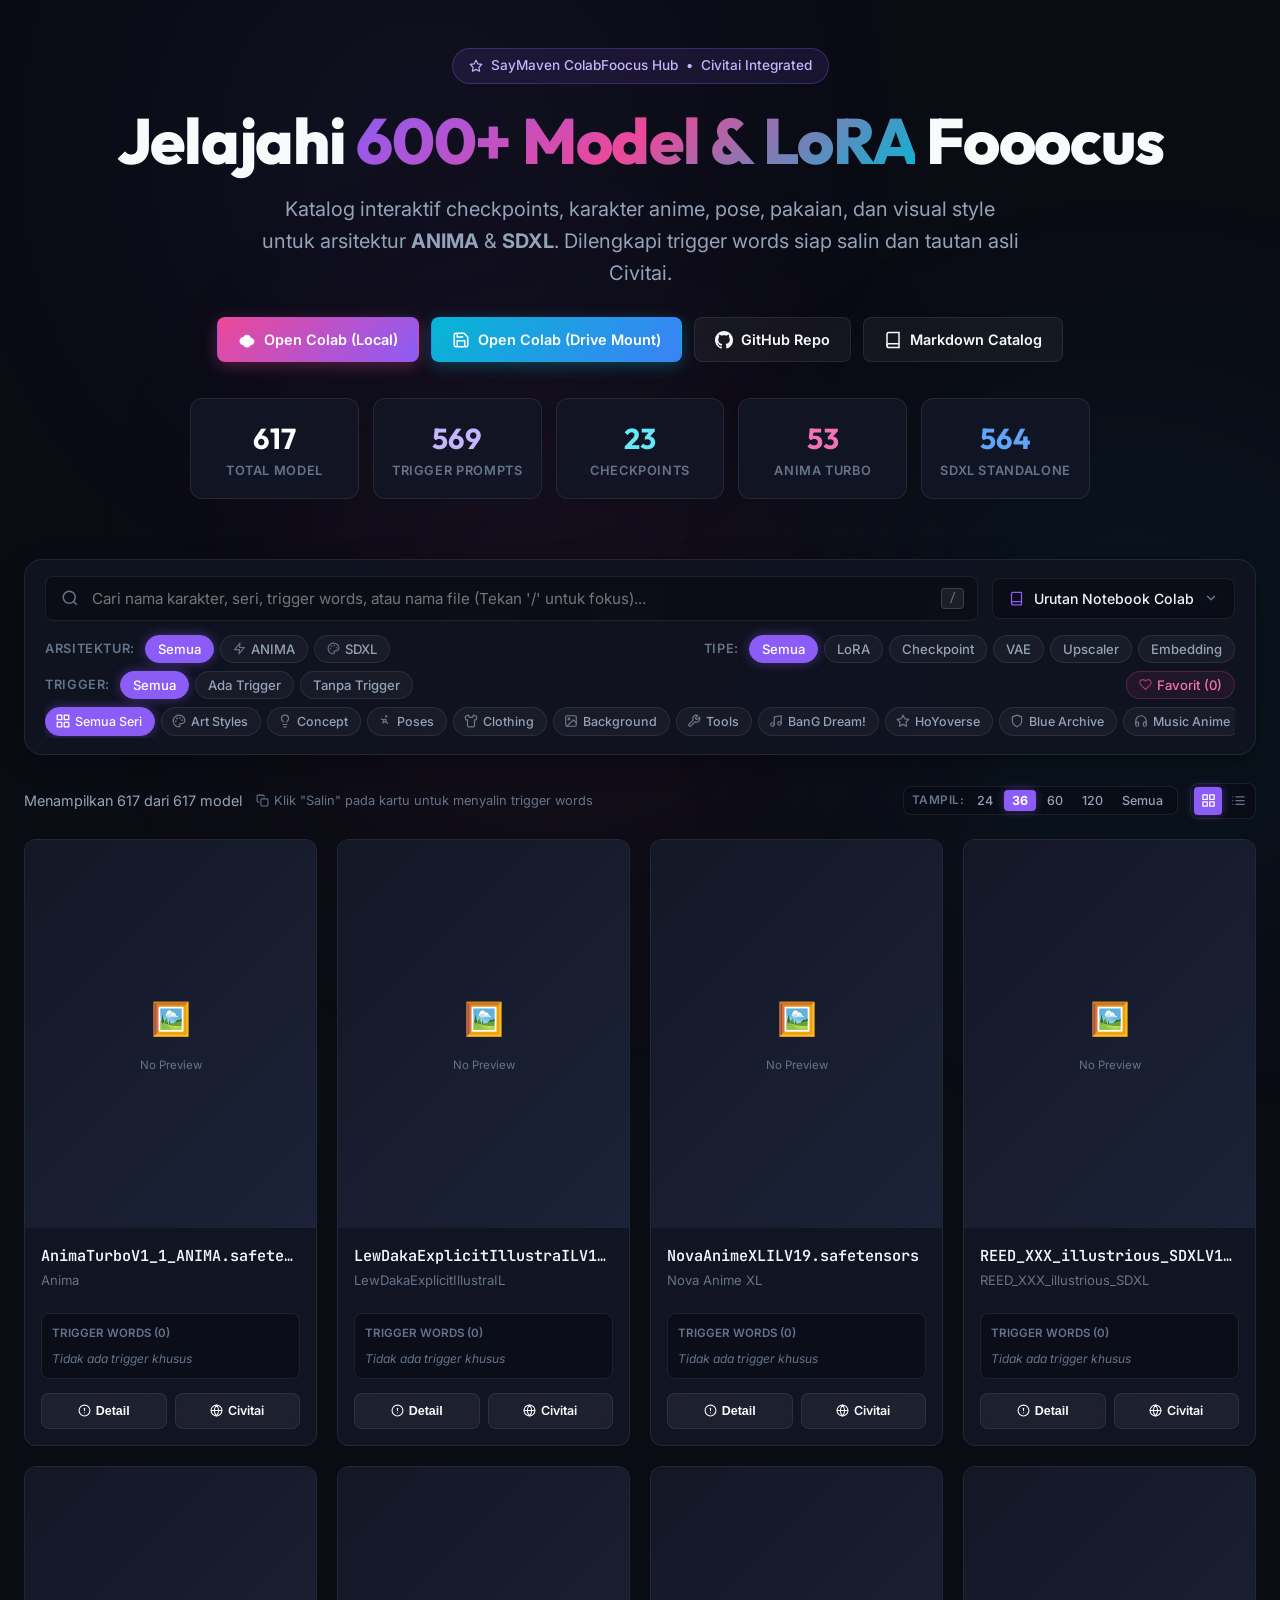
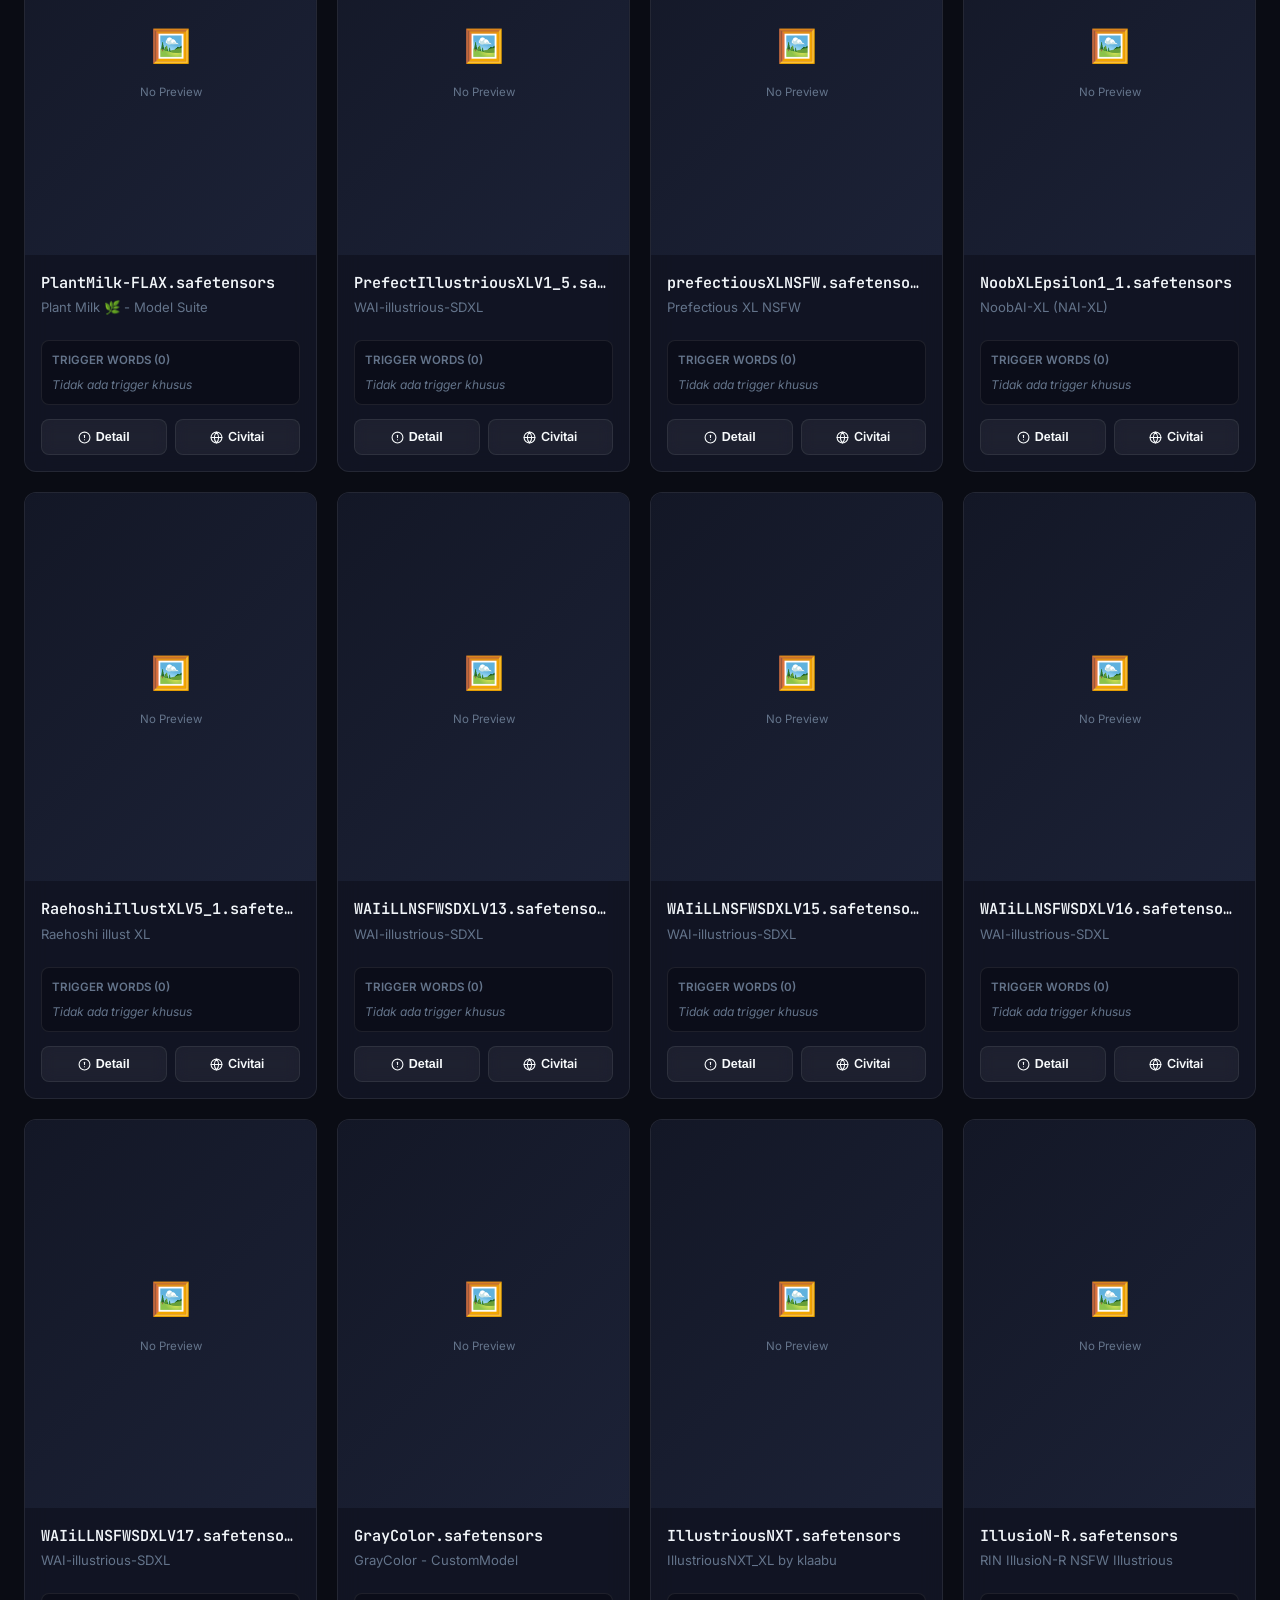
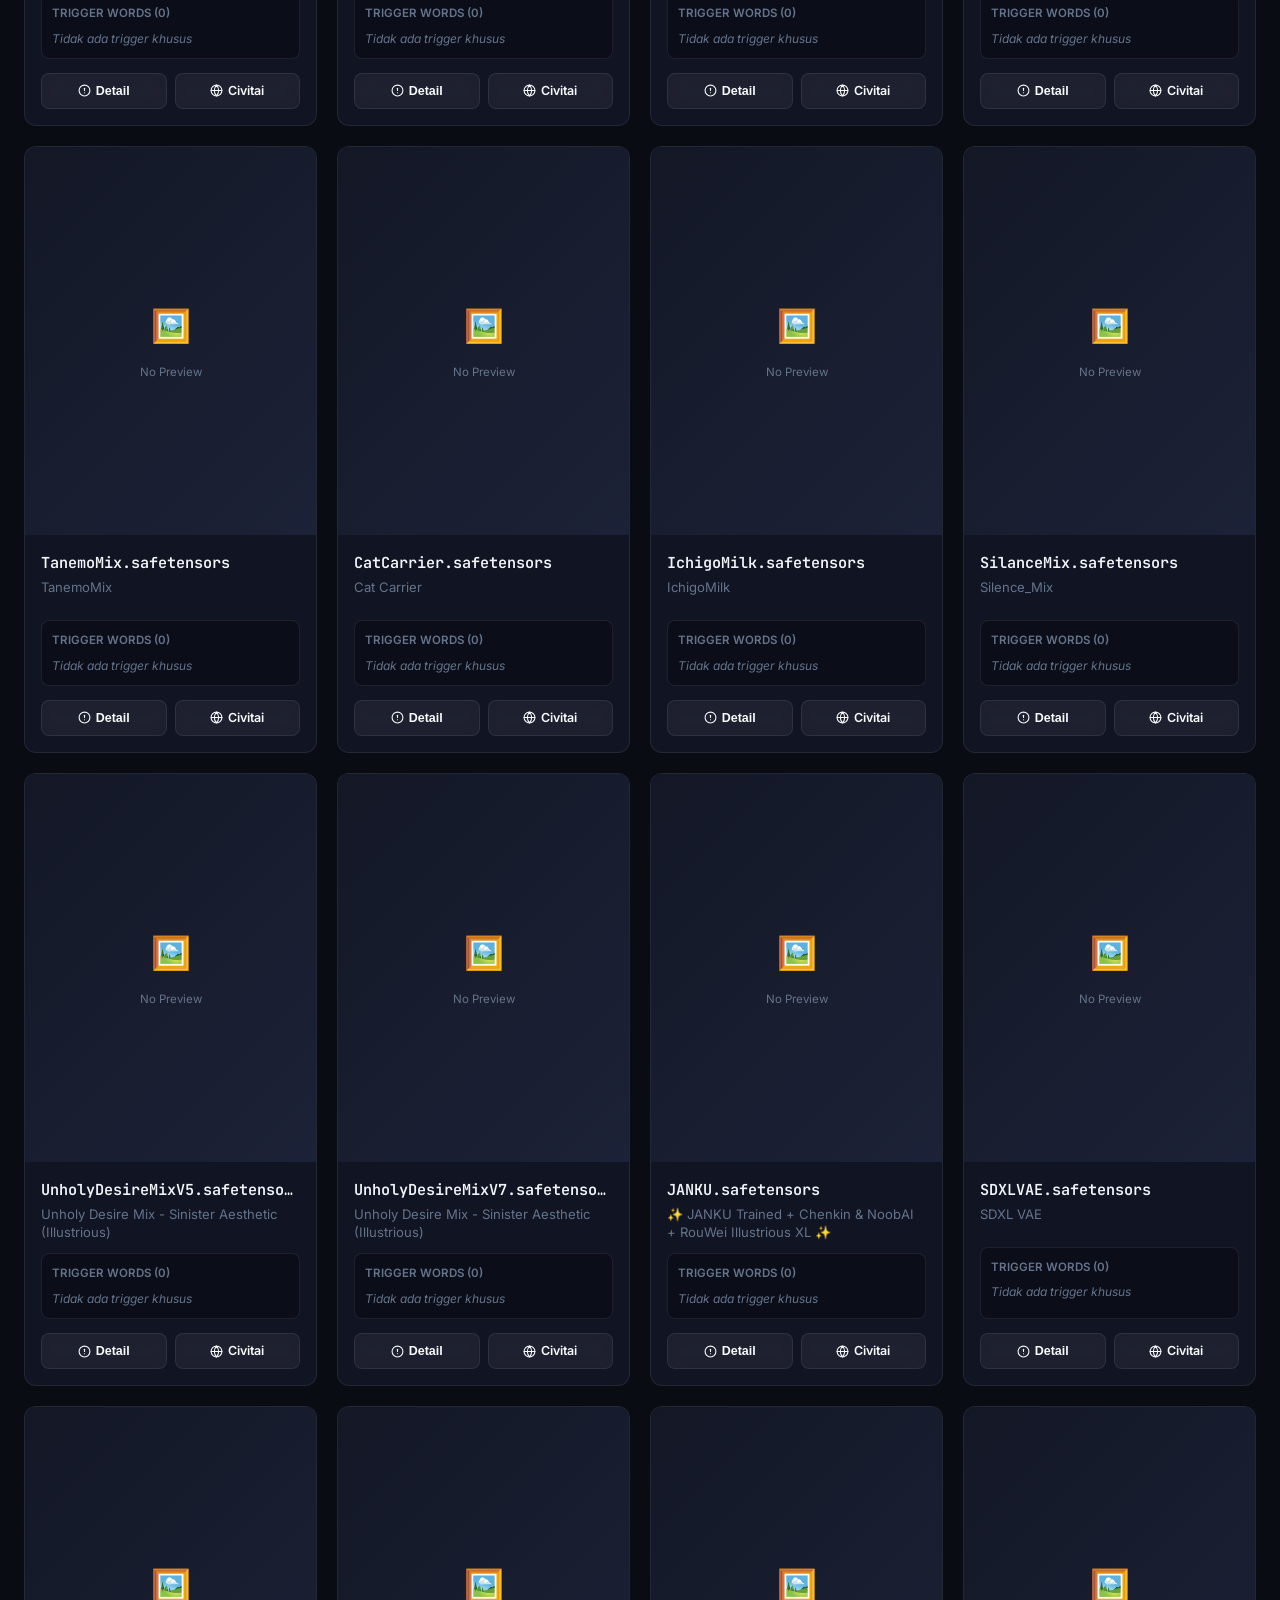
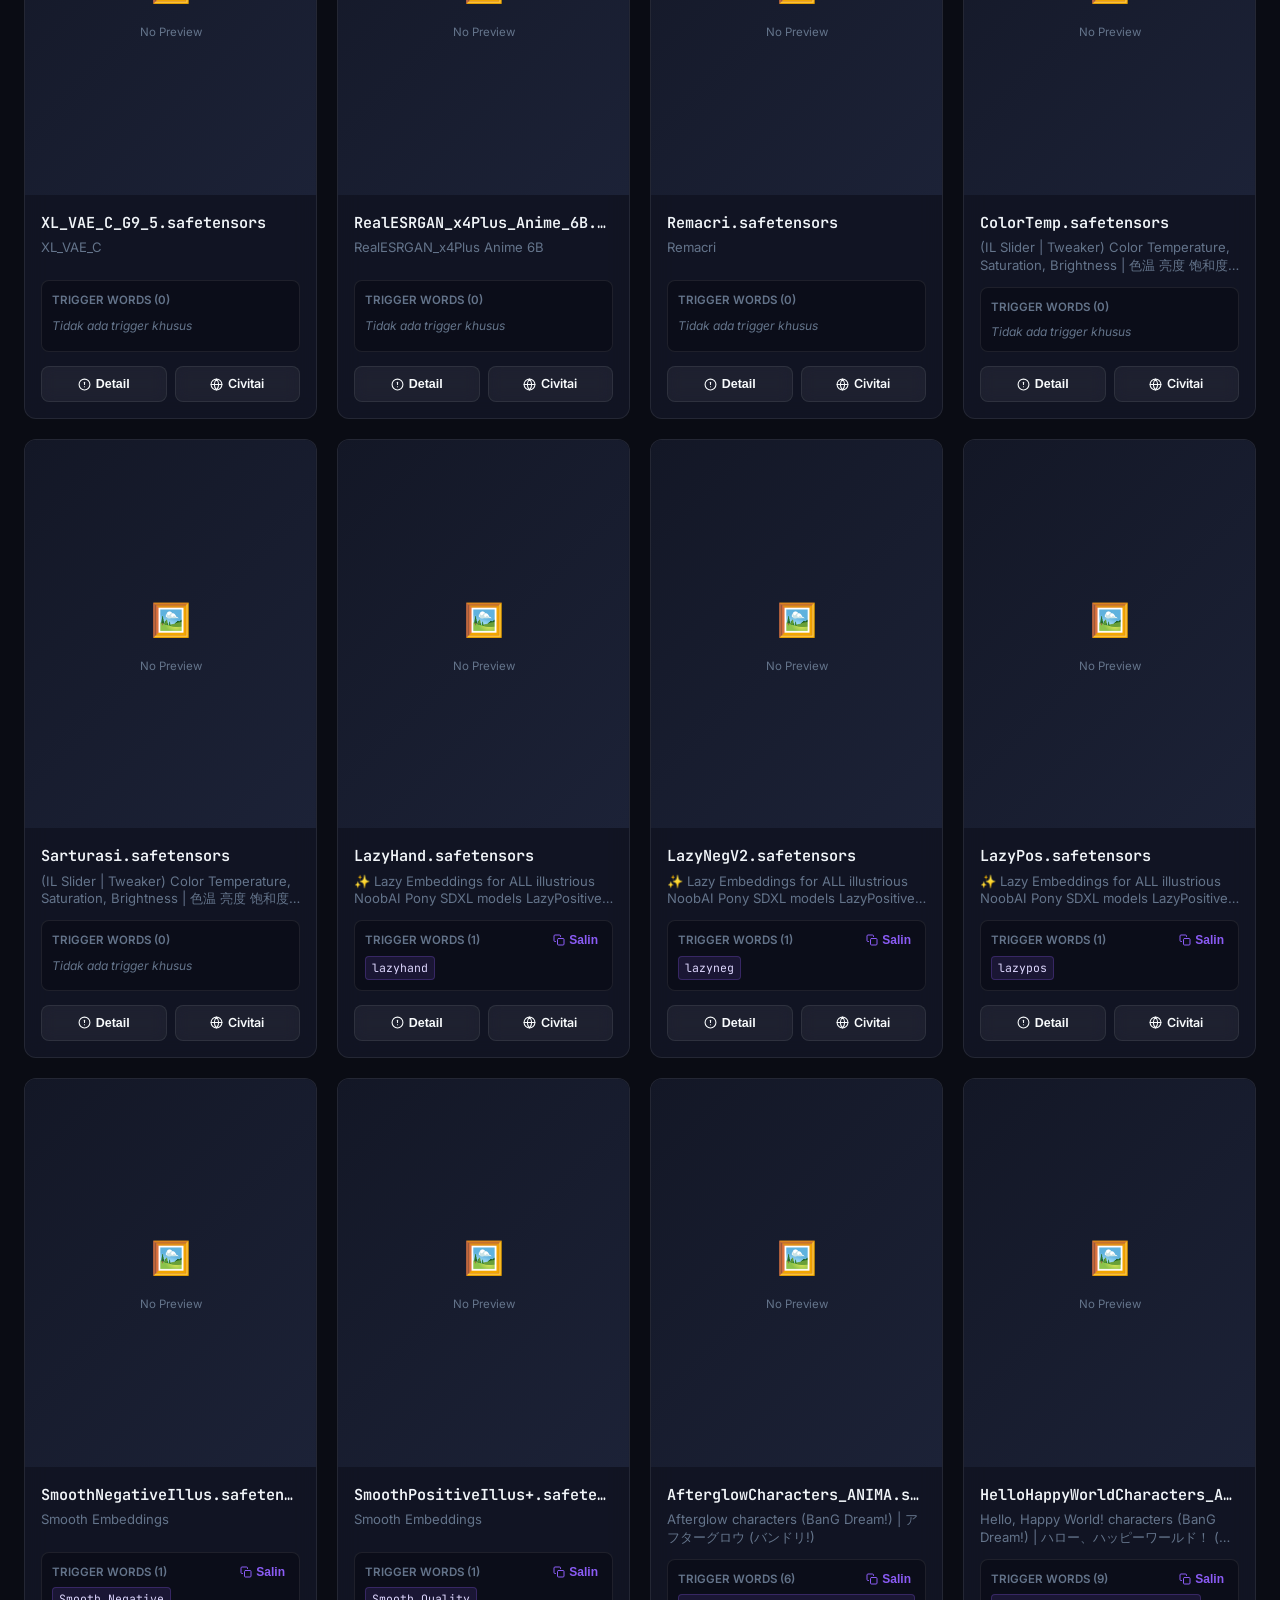
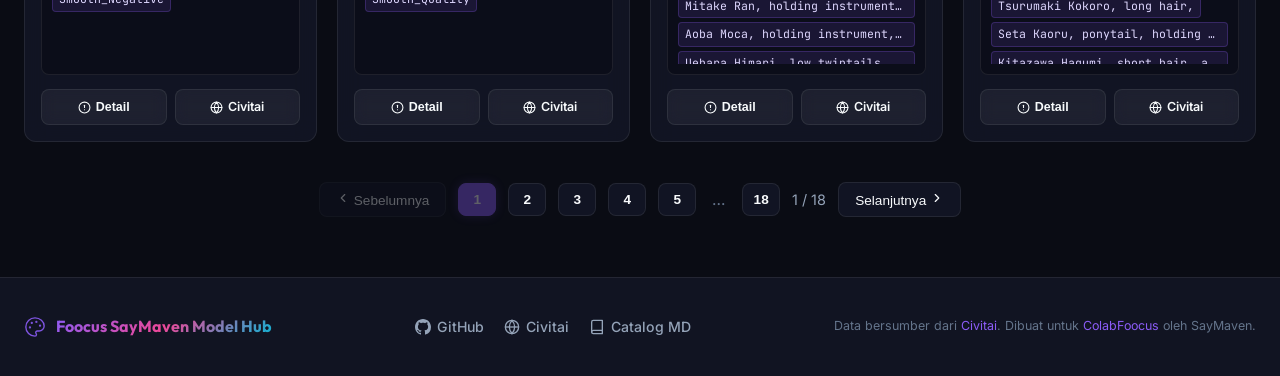
==== commit a9c2db40: "feat(catalog): modern glassmorphic dropdown, favorites, compact list view, and ui enhancements" ====
--- a/catalog/index.html
+++ b/catalog/index.html
@@ -65,25 +65,25 @@
         </a>
       </div>
 
-      <!-- Stats Grid -->
+      <!-- Stats Grid (Interactive Quick Filters) -->
       <div class="stats-grid">
-        <div class="stat-card">
+        <div class="stat-card stat-card-interactive" id="cardStatTotal" title="Klik untuk menampilkan semua model" role="button" tabindex="0">
           <div class="stat-num" id="statTotal">0</div>
           <div class="stat-label">Total Model</div>
         </div>
-        <div class="stat-card">
+        <div class="stat-card stat-card-interactive" id="cardStatTriggers" title="Klik untuk mengurutkan trigger terbanyak" role="button" tabindex="0">
           <div class="stat-num" id="statTriggers" style="color: #c4b5fd;">0</div>
           <div class="stat-label">Trigger Prompts</div>
         </div>
-        <div class="stat-card">
+        <div class="stat-card stat-card-interactive" id="cardStatCheckpoints" title="Klik untuk memfilter Checkpoints" role="button" tabindex="0">
           <div class="stat-num" id="statCheckpoints" style="color: #67e8f9;">0</div>
           <div class="stat-label">Checkpoints</div>
         </div>
-        <div class="stat-card">
+        <div class="stat-card stat-card-interactive" id="cardStatAnima" title="Klik untuk memfilter arsitektur ANIMA" role="button" tabindex="0">
           <div class="stat-num" id="statAnima" style="color: #f472b6;">0</div>
           <div class="stat-label">ANIMA Turbo</div>
         </div>
-        <div class="stat-card">
+        <div class="stat-card stat-card-interactive" id="cardStatSdxl" title="Klik untuk memfilter arsitektur SDXL" role="button" tabindex="0">
           <div class="stat-num" id="statSdxl" style="color: #60a5fa;">0</div>
           <div class="stat-label">SDXL Standalone</div>
         </div>
@@ -99,17 +99,85 @@
             <line x1="21" y1="21" x2="16.65" y2="16.65"></line>
           </svg>
           <input type="text" id="searchInput" class="search-input" placeholder="Cari nama karakter, seri, trigger words, atau nama file (Tekan '/' untuk fokus)..." autocomplete="off" aria-label="Cari model">
+          <span class="search-shortcut" id="searchShortcutHint" title="Tekan / untuk mencari"><kbd class="search-kbd">/</kbd></span>
           <button id="clearSearch" class="clear-search" title="Bersihkan pencarian" aria-label="Bersihkan pencarian">
             <svg width="12" height="12" viewBox="0 0 24 24" fill="none" stroke="currentColor" stroke-width="2.5" stroke-linecap="round"><line x1="18" y1="6" x2="6" y2="18"/><line x1="6" y1="6" x2="18" y2="18"/></svg>
           </button>
         </div>
-        <select id="sortSelect" class="sort-select" title="Urutkan model">
-          <option value="notebook">Urutan Notebook Colab</option>
-          <option value="name-asc">Nama Model (A → Z)</option>
-          <option value="name-desc">Nama Model (Z → A)</option>
-          <option value="triggers-desc">Trigger Terbanyak</option>
-          <option value="arch">Arsitektur (ANIMA / SDXL)</option>
-        </select>
+
+        <!-- Custom Glassmorphic Sort Dropdown -->
+        <div class="custom-select-wrap" id="sortDropdownWrap">
+          <button type="button" class="custom-select-trigger" id="sortDropdownTrigger" aria-haspopup="listbox" aria-expanded="false" aria-label="Urutkan model">
+            <span class="custom-select-icon" id="sortDropdownCurrentIcon">
+              <svg width="15" height="15" viewBox="0 0 24 24" fill="none" stroke="currentColor" stroke-width="2" stroke-linecap="round" stroke-linejoin="round">
+                <path d="M4 19.5A2.5 2.5 0 0 1 6.5 17H20"/><path d="M6.5 2H20v20H6.5A2.5 2.5 0 0 1 4 19.5v-15A2.5 2.5 0 0 1 6.5 2z"/>
+              </svg>
+            </span>
+            <span class="custom-select-label" id="sortDropdownLabel">Urutan Notebook Colab</span>
+            <span class="custom-select-arrow">
+              <svg width="14" height="14" viewBox="0 0 24 24" fill="none" stroke="currentColor" stroke-width="2.5" stroke-linecap="round" stroke-linejoin="round">
+                <polyline points="6 9 12 15 18 9"></polyline>
+              </svg>
+            </span>
+          </button>
+          
+          <div class="custom-select-menu" id="sortDropdownMenu" role="listbox" tabindex="-1">
+            <div class="custom-select-option selected" role="option" data-value="notebook" aria-selected="true" tabindex="0">
+              <span class="option-icon">
+                <svg width="15" height="15" viewBox="0 0 24 24" fill="none" stroke="currentColor" stroke-width="2" stroke-linecap="round" stroke-linejoin="round"><path d="M4 19.5A2.5 2.5 0 0 1 6.5 17H20"/><path d="M6.5 2H20v20H6.5A2.5 2.5 0 0 1 4 19.5v-15A2.5 2.5 0 0 1 6.5 2z"/></svg>
+              </span>
+              <span class="option-text">Urutan Notebook Colab</span>
+              <span class="option-check">
+                <svg width="14" height="14" viewBox="0 0 24 24" fill="none" stroke="currentColor" stroke-width="2.5" stroke-linecap="round" stroke-linejoin="round"><polyline points="20 6 9 17 4 12"/></svg>
+              </span>
+            </div>
+            <div class="custom-select-option" role="option" data-value="name-asc" aria-selected="false" tabindex="0">
+              <span class="option-icon">
+                <svg width="15" height="15" viewBox="0 0 24 24" fill="none" stroke="currentColor" stroke-width="2" stroke-linecap="round" stroke-linejoin="round"><path d="m3 8 4-4 4 4"/><path d="M7 4v16"/><path d="M15 4h5l-5 6h5"/><path d="M15 20v-3.5a2.5 2.5 0 0 1 5 0V20"/><path d="M15 18h5"/></svg>
+              </span>
+              <span class="option-text">Nama Model (A → Z)</span>
+              <span class="option-check">
+                <svg width="14" height="14" viewBox="0 0 24 24" fill="none" stroke="currentColor" stroke-width="2.5" stroke-linecap="round" stroke-linejoin="round"><polyline points="20 6 9 17 4 12"/></svg>
+              </span>
+            </div>
+            <div class="custom-select-option" role="option" data-value="name-desc" aria-selected="false" tabindex="0">
+              <span class="option-icon">
+                <svg width="15" height="15" viewBox="0 0 24 24" fill="none" stroke="currentColor" stroke-width="2" stroke-linecap="round" stroke-linejoin="round"><path d="m3 16 4 4 4-4"/><path d="M7 20V4"/><path d="M15 4h5l-5 6h5"/><path d="M15 20v-3.5a2.5 2.5 0 0 1 5 0V20"/><path d="M15 18h5"/></svg>
+              </span>
+              <span class="option-text">Nama Model (Z → A)</span>
+              <span class="option-check">
+                <svg width="14" height="14" viewBox="0 0 24 24" fill="none" stroke="currentColor" stroke-width="2.5" stroke-linecap="round" stroke-linejoin="round"><polyline points="20 6 9 17 4 12"/></svg>
+              </span>
+            </div>
+            <div class="custom-select-option" role="option" data-value="triggers-desc" aria-selected="false" tabindex="0">
+              <span class="option-icon">
+                <svg width="15" height="15" viewBox="0 0 24 24" fill="none" stroke="currentColor" stroke-width="2" stroke-linecap="round" stroke-linejoin="round"><polygon points="13 2 3 14 12 14 11 22 21 10 12 10 13 2"/></svg>
+              </span>
+              <span class="option-text">Trigger Terbanyak</span>
+              <span class="option-check">
+                <svg width="14" height="14" viewBox="0 0 24 24" fill="none" stroke="currentColor" stroke-width="2.5" stroke-linecap="round" stroke-linejoin="round"><polyline points="20 6 9 17 4 12"/></svg>
+              </span>
+            </div>
+            <div class="custom-select-option" role="option" data-value="arch" aria-selected="false" tabindex="0">
+              <span class="option-icon">
+                <svg width="15" height="15" viewBox="0 0 24 24" fill="none" stroke="currentColor" stroke-width="2" stroke-linecap="round" stroke-linejoin="round"><polygon points="12 2 2 7 12 12 22 7 12 2"/><polyline points="2 17 12 22 22 17"/><polyline points="2 12 12 17 22 12"/></svg>
+              </span>
+              <span class="option-text">Arsitektur (ANIMA / SDXL)</span>
+              <span class="option-check">
+                <svg width="14" height="14" viewBox="0 0 24 24" fill="none" stroke="currentColor" stroke-width="2.5" stroke-linecap="round" stroke-linejoin="round"><polyline points="20 6 9 17 4 12"/></svg>
+              </span>
+            </div>
+          </div>
+
+          <!-- Hidden Native Select (Synchronized for Accessibility & Fallback) -->
+          <select id="sortSelect" class="visually-hidden" title="Urutkan model" aria-hidden="true" tabindex="-1">
+            <option value="notebook">Urutan Notebook Colab</option>
+            <option value="name-asc">Nama Model (A → Z)</option>
+            <option value="name-desc">Nama Model (Z → A)</option>
+            <option value="triggers-desc">Trigger Terbanyak</option>
+            <option value="arch">Arsitektur (ANIMA / SDXL)</option>
+          </select>
+        </div>
       </div>
 
       <div class="filter-row">
@@ -135,6 +203,20 @@
           <button class="pill-btn" data-type="Upscaler">Upscaler</button>
           <button class="pill-btn" data-type="Embedding">Embedding</button>
         </div>
+
+        <div class="filter-group" id="triggerFilters">
+          <span class="filter-label">Trigger:</span>
+          <button class="pill-btn active" data-tw="all">Semua</button>
+          <button class="pill-btn" data-tw="has">Ada Trigger</button>
+          <button class="pill-btn" data-tw="none">Tanpa Trigger</button>
+        </div>
+
+        <div class="filter-group" id="favoriteFilters">
+          <button class="pill-btn pill-fav" id="filterFavBtn" data-fav="only" title="Tampilkan hanya model favorit tersimpan">
+            <svg width="13" height="13" viewBox="0 0 24 24" fill="none" stroke="currentColor" stroke-width="2" stroke-linecap="round" stroke-linejoin="round"><path d="M20.84 4.61a5.5 5.5 0 0 0-7.78 0L12 5.67l-1.06-1.06a5.5 5.5 0 0 0-7.78 7.78l1.06 1.06L12 21.23l7.78-7.78 1.06-1.06a5.5 5.5 0 0 0 0-7.78z"/></svg>
+            <span>Favorit (<span id="favCount">0</span>)</span>
+          </button>
+        </div>
       </div>
 
       <!-- Quick Series Clusters -->
@@ -146,11 +228,31 @@
 
     <!-- Results Header -->
     <div class="results-info">
-      <span id="resultsCount">Menampilkan 0 model</span>
-      <span style="font-size: 0.8rem; color: var(--text-muted); display:inline-flex; align-items:center; gap:5px;">
-        <svg width="13" height="13" viewBox="0 0 24 24" fill="none" stroke="currentColor" stroke-width="2" stroke-linecap="round" stroke-linejoin="round"><rect x="9" y="9" width="13" height="13" rx="2"/><path d="M5 15H4a2 2 0 0 1-2-2V4a2 2 0 0 1 2-2h9a2 2 0 0 1 2 2v1"/></svg>
-        Klik "Salin" pada kartu untuk menyalin trigger words
-      </span>
+      <div class="results-info-left">
+        <span id="resultsCount">Menampilkan 0 model</span>
+        <span class="results-hint">
+          <svg width="13" height="13" viewBox="0 0 24 24" fill="none" stroke="currentColor" stroke-width="2" stroke-linecap="round" stroke-linejoin="round"><rect x="9" y="9" width="13" height="13" rx="2"/><path d="M5 15H4a2 2 0 0 1-2-2V4a2 2 0 0 1 2-2h9a2 2 0 0 1 2 2v1"/></svg>
+          Klik "Salin" pada kartu untuk menyalin trigger words
+        </span>
+      </div>
+      <div class="results-actions">
+        <div class="per-page-wrap" title="Jumlah model per halaman">
+          <span class="per-page-label">Tampil:</span>
+          <button class="per-page-btn" data-perpage="24">24</button>
+          <button class="per-page-btn active" data-perpage="36">36</button>
+          <button class="per-page-btn" data-perpage="60">60</button>
+          <button class="per-page-btn" data-perpage="120">120</button>
+          <button class="per-page-btn" data-perpage="all">Semua</button>
+        </div>
+        <div class="view-mode-toggle" id="viewModeToggle" role="group" aria-label="Pilih tampilan">
+          <button class="view-btn active" id="viewGridBtn" data-view="grid" title="Tampilan Grid (Kartu Gambar)" aria-pressed="true">
+            <svg width="15" height="15" viewBox="0 0 24 24" fill="none" stroke="currentColor" stroke-width="2" stroke-linecap="round" stroke-linejoin="round"><rect x="3" y="3" width="7" height="7"/><rect x="14" y="3" width="7" height="7"/><rect x="3" y="14" width="7" height="7"/><rect x="14" y="14" width="7" height="7"/></svg>
+          </button>
+          <button class="view-btn" id="viewListBtn" data-view="list" title="Tampilan List (Tabel Rapat)" aria-pressed="false">
+            <svg width="15" height="15" viewBox="0 0 24 24" fill="none" stroke="currentColor" stroke-width="2" stroke-linecap="round" stroke-linejoin="round"><line x1="8" y1="6" x2="21" y2="6"/><line x1="8" y1="12" x2="21" y2="12"/><line x1="8" y1="18" x2="21" y2="18"/><line x1="3" y1="6" x2="3.01" y2="6"/><line x1="3" y1="12" x2="3.01" y2="12"/><line x1="3" y1="18" x2="3.01" y2="18"/></svg>
+          </button>
+        </div>
+      </div>
     </div>
 
     <!-- Cards Grid -->
@@ -248,11 +350,16 @@
 
       <div class="modal-info">
         <div class="modal-title-wrap">
-          <div class="modal-meta-chips" style="margin-bottom: 8px;">
-            <span class="badge" id="modalArchBadge">SDXL</span>
-            <span class="badge badge-type" id="modalTypeBadge">LoRA</span>
-            <span style="font-size: 0.8rem; color: var(--text-muted);" id="modalCategory">BanG Dream</span>
-            <span style="font-size: 0.8rem; color: var(--text-muted);" id="modalCell">Cell 35</span>
+          <div class="modal-header-top">
+            <div class="modal-meta-chips">
+              <span class="badge" id="modalArchBadge">SDXL</span>
+              <span class="badge badge-type" id="modalTypeBadge">LoRA</span>
+              <span style="font-size: 0.8rem; color: var(--text-muted);" id="modalCategory">BanG Dream</span>
+              <span style="font-size: 0.8rem; color: var(--text-muted);" id="modalCell">Cell 35</span>
+            </div>
+            <button class="modal-fav-toggle" id="modalFavBtn" title="Simpan ke favorit" aria-label="Favorit">
+              <svg width="18" height="18" viewBox="0 0 24 24" fill="none" stroke="currentColor" stroke-width="2" stroke-linecap="round" stroke-linejoin="round"><path d="M20.84 4.61a5.5 5.5 0 0 0-7.78 0L12 5.67l-1.06-1.06a5.5 5.5 0 0 0-7.78 7.78l1.06 1.06L12 21.23l7.78-7.78 1.06-1.06a5.5 5.5 0 0 0 0-7.78z"/></svg>
+            </button>
           </div>
           <h2 id="modalTitle">Filename</h2>
           <a id="modalCivitaiTitle" href="#" target="_blank" rel="noopener noreferrer" style="color: var(--accent-purple); font-size: 0.95rem; text-decoration: none; font-weight: 500;">
@@ -263,13 +370,19 @@
         <div class="meta-block">
           <div class="meta-block-title">
             <span id="modalTriggersTitle">Trigger Words</span>
-            <button class="btn-copy-chip" id="modalCopyAllTriggers">
-              <svg width="12" height="12" viewBox="0 0 24 24" fill="none" stroke="currentColor" stroke-width="2">
-                <rect x="9" y="9" width="13" height="13" rx="2" ry="2"></rect>
-                <path d="M5 15H4a2 2 0 0 1-2-2V4a2 2 0 0 1 2-2h9a2 2 0 0 1 2 2v1"></path>
-              </svg>
-              Salin Semua
-            </button>
+            <div class="modal-triggers-actions">
+              <button class="btn-copy-chip" id="modalCopyFooocus" title="Salin format siap pakai Fooocus: &lt;lora:filename:0.8&gt;, trigger words">
+                <svg width="12" height="12" viewBox="0 0 24 24" fill="none" stroke="currentColor" stroke-width="2" stroke-linecap="round" stroke-linejoin="round"><polygon points="13 2 3 14 12 14 11 22 21 10 12 10 13 2"/></svg>
+                Format Fooocus
+              </button>
+              <button class="btn-copy-chip" id="modalCopyAllTriggers">
+                <svg width="12" height="12" viewBox="0 0 24 24" fill="none" stroke="currentColor" stroke-width="2">
+                  <rect x="9" y="9" width="13" height="13" rx="2" ry="2"></rect>
+                  <path d="M5 15H4a2 2 0 0 1-2-2V4a2 2 0 0 1 2-2h9a2 2 0 0 1 2 2v1"></path>
+                </svg>
+                Salin Semua
+              </button>
+            </div>
           </div>
           <div id="modalTriggers" class="modal-triggers-container"></div>
         </div>
--- a/catalog/style.css
+++ b/catalog/style.css
@@ -214,11 +214,26 @@
   border-radius: var(--radius-md);
   padding: 16px 12px;
   backdrop-filter: blur(12px);
-  transition: transform 0.2s, border-color 0.2s;
+  transition: transform 0.25s cubic-bezier(0.16, 1, 0.3, 1), border-color 0.25s, box-shadow 0.25s, background-color 0.25s;
 }
 .stat-card:hover {
   border-color: var(--border-hover);
   transform: translateY(-3px);
+}
+.stat-card-interactive {
+  cursor: pointer;
+  position: relative;
+}
+.stat-card-interactive:hover,
+.stat-card-interactive:focus-visible {
+  border-color: var(--accent-purple);
+  transform: translateY(-4px);
+  box-shadow: 0 8px 24px rgba(0, 0, 0, 0.4), 0 0 20px rgba(139, 92, 246, 0.25);
+  background: var(--bg-card-hover);
+  outline: none;
+}
+.stat-card-interactive:active {
+  transform: translateY(-1px);
 }
 .stat-num {
   font-family: var(--font-heading);
@@ -303,19 +318,219 @@
   color: #fff;
 }
 
-.sort-select {
-  padding: 12px 16px;
+/* Visually hidden helper (for native select accessibility fallback) */
+.visually-hidden {
+  position: absolute !important;
+  width: 1px !important;
+  height: 1px !important;
+  padding: 0 !important;
+  margin: -1px !important;
+  overflow: hidden !important;
+  clip: rect(0, 0, 0, 0) !important;
+  white-space: nowrap !important;
+  border: 0 !important;
+}
+
+/* Search Shortcut Badge */
+.search-shortcut {
+  position: absolute;
+  right: 14px;
+  display: flex;
+  align-items: center;
+  pointer-events: none;
+  transition: opacity 0.2s ease;
+}
+
+.search-kbd {
+  background: rgba(255, 255, 255, 0.07);
+  border: 1px solid rgba(255, 255, 255, 0.15);
+  border-radius: 4px;
+  color: var(--text-muted);
+  font-family: var(--font-code);
+  font-size: 0.75rem;
+  padding: 2px 7px;
+  line-height: 1.2;
+  box-shadow: 0 1px 2px rgba(0, 0, 0, 0.3);
+}
+
+.search-input:focus ~ .search-shortcut {
+  opacity: 0;
+}
+
+/* ══════════════════════════════════════════════════════════════════
+   CUSTOM GLASSMORPHIC DROPDOWN (Order / Sort Selector)
+   ══════════════════════════════════════════════════════════════════ */
+.custom-select-wrap {
+  position: relative;
+  min-width: 240px;
+  user-select: none;
+  z-index: 50;
+}
+
+.custom-select-trigger {
+  width: 100%;
+  display: flex;
+  align-items: center;
+  gap: 10px;
+  padding: 11px 16px;
   border-radius: var(--radius-sm);
-  background: rgba(10, 12, 20, 0.7);
+  background: rgba(10, 12, 20, 0.75);
   border: 1px solid var(--border-subtle);
   color: var(--text-primary);
-  font-size: 0.9rem;
+  font-family: var(--font-body);
+  font-size: 0.88rem;
+  font-weight: 500;
   cursor: pointer;
   outline: none;
-  min-width: 180px;
-}
-.sort-select:focus {
+  transition: all 0.2s cubic-bezier(0.16, 1, 0.3, 1);
+  backdrop-filter: blur(10px);
+  -webkit-backdrop-filter: blur(10px);
+}
+
+.custom-select-trigger:hover {
+  background: rgba(19, 23, 38, 0.9);
+  border-color: rgba(139, 92, 246, 0.4);
+  box-shadow: 0 4px 16px rgba(0, 0, 0, 0.3);
+}
+
+.custom-select-wrap.open .custom-select-trigger,
+.custom-select-trigger:focus-visible {
   border-color: var(--accent-purple);
+  box-shadow: 0 0 0 3px rgba(139, 92, 246, 0.25), 0 4px 18px rgba(0, 0, 0, 0.4);
+  background: rgba(17, 20, 34, 0.95);
+}
+
+.custom-select-icon {
+  display: flex;
+  align-items: center;
+  justify-content: center;
+  color: var(--accent-purple);
+  flex-shrink: 0;
+  transition: transform 0.2s ease;
+}
+
+.custom-select-icon svg {
+  display: block;
+}
+
+.custom-select-wrap.open .custom-select-icon {
+  transform: scale(1.1);
+}
+
+.custom-select-label {
+  flex: 1;
+  text-align: left;
+  white-space: nowrap;
+  overflow: hidden;
+  text-overflow: ellipsis;
+  color: #f1f5f9;
+  font-size: 0.88rem;
+}
+
+.custom-select-arrow {
+  display: flex;
+  align-items: center;
+  justify-content: center;
+  color: var(--text-muted);
+  flex-shrink: 0;
+  transition: transform 0.25s cubic-bezier(0.16, 1, 0.3, 1), color 0.2s ease;
+}
+
+.custom-select-wrap.open .custom-select-arrow {
+  transform: rotate(180deg);
+  color: var(--accent-purple);
+}
+
+/* Dropdown Menu Panel */
+.custom-select-menu {
+  position: absolute;
+  top: calc(100% + 8px);
+  right: 0;
+  min-width: 100%;
+  width: max-content;
+  max-width: 320px;
+  background: rgba(17, 20, 34, 0.96);
+  border: 1px solid rgba(139, 92, 246, 0.35);
+  border-radius: var(--radius-md);
+  padding: 6px;
+  box-shadow: 0 16px 40px rgba(0, 0, 0, 0.7), 0 0 25px rgba(139, 92, 246, 0.2);
+  backdrop-filter: blur(24px);
+  -webkit-backdrop-filter: blur(24px);
+  opacity: 0;
+  visibility: hidden;
+  transform: translateY(-8px) scale(0.96);
+  transition: opacity 0.2s cubic-bezier(0.16, 1, 0.3, 1), transform 0.2s cubic-bezier(0.16, 1, 0.3, 1), visibility 0.2s;
+  pointer-events: none;
+  z-index: 100;
+}
+
+.custom-select-wrap.open .custom-select-menu {
+  opacity: 1;
+  visibility: visible;
+  transform: translateY(0) scale(1);
+  pointer-events: auto;
+}
+
+/* Individual Dropdown Item */
+.custom-select-option {
+  display: flex;
+  align-items: center;
+  gap: 10px;
+  padding: 10px 12px;
+  border-radius: var(--radius-sm);
+  color: var(--text-secondary);
+  font-size: 0.86rem;
+  font-weight: 500;
+  cursor: pointer;
+  transition: all 0.15s ease;
+  outline: none;
+}
+
+.custom-select-option:hover,
+.custom-select-option:focus-visible {
+  background: rgba(139, 92, 246, 0.16);
+  color: #fff;
+  transform: translateX(2px);
+}
+
+.custom-select-option.selected {
+  background: rgba(139, 92, 246, 0.22);
+  color: #c4b5fd;
+  font-weight: 600;
+}
+
+.custom-select-option .option-icon {
+  display: flex;
+  align-items: center;
+  justify-content: center;
+  color: var(--text-muted);
+  flex-shrink: 0;
+  transition: color 0.15s ease;
+}
+
+.custom-select-option:hover .option-icon,
+.custom-select-option.selected .option-icon {
+  color: var(--accent-purple);
+}
+
+.custom-select-option .option-text {
+  flex: 1;
+  white-space: nowrap;
+}
+
+.custom-select-option .option-check {
+  display: flex;
+  align-items: center;
+  justify-content: center;
+  color: var(--accent-purple);
+  opacity: 0;
+  transform: scale(0.6);
+  transition: opacity 0.15s ease, transform 0.15s ease;
+}
+
+.custom-select-option.selected .option-check {
+  opacity: 1;
+  transform: scale(1);
 }
 
 /* Filter Badges & Tabs */
@@ -392,6 +607,30 @@
   box-shadow: 0 0 12px rgba(6, 182, 212, 0.4);
 }
 
+.pill-btn.pill-fav {
+  color: #f472b6;
+  border-color: rgba(236, 72, 153, 0.25);
+  background: rgba(236, 72, 153, 0.08);
+}
+.pill-btn.pill-fav svg {
+  color: #ec4899;
+}
+.pill-btn.pill-fav:hover {
+  background: rgba(236, 72, 153, 0.16);
+  border-color: rgba(236, 72, 153, 0.45);
+  color: #fff;
+}
+.pill-btn.pill-fav.active {
+  background: linear-gradient(135deg, #ec4899 0%, #db2777 100%);
+  border-color: transparent;
+  color: #fff;
+  box-shadow: 0 0 14px rgba(236, 72, 153, 0.45);
+}
+.pill-btn.pill-fav.active svg {
+  fill: #fff;
+  stroke: #fff;
+}
+
 /* Cluster Pills Scrollable Row */
 .cluster-scroll {
   display: flex;
@@ -410,15 +649,123 @@
 }
 
 /* ══════════════════════════════════════════════════════════════════
-   CARD GRID
+   CARD GRID & RESULTS CONTROLS
    ══════════════════════════════════════════════════════════════════ */
 .results-info {
   display: flex;
   justify-content: space-between;
   align-items: center;
+  flex-wrap: wrap;
+  gap: 12px;
   margin-bottom: 20px;
   color: var(--text-secondary);
   font-size: 0.9rem;
+}
+
+.results-info-left {
+  display: flex;
+  align-items: center;
+  gap: 14px;
+  flex-wrap: wrap;
+}
+
+.results-hint {
+  font-size: 0.8rem;
+  color: var(--text-muted);
+  display: inline-flex;
+  align-items: center;
+  gap: 5px;
+}
+
+.results-actions {
+  display: flex;
+  align-items: center;
+  gap: 12px;
+  flex-wrap: wrap;
+}
+
+/* Per Page Selector */
+.per-page-wrap {
+  display: flex;
+  align-items: center;
+  gap: 3px;
+  background: rgba(10, 12, 20, 0.65);
+  padding: 3px 6px;
+  border-radius: var(--radius-sm);
+  border: 1px solid var(--border-subtle);
+  backdrop-filter: blur(8px);
+}
+
+.per-page-label {
+  font-size: 0.74rem;
+  font-weight: 600;
+  color: var(--text-muted);
+  text-transform: uppercase;
+  margin-right: 2px;
+  padding-left: 2px;
+  letter-spacing: 0.04em;
+}
+
+.per-page-btn {
+  background: none;
+  border: none;
+  color: var(--text-secondary);
+  padding: 3px 8px;
+  border-radius: 4px;
+  font-size: 0.78rem;
+  font-weight: 500;
+  cursor: pointer;
+  transition: all 0.15s ease;
+  font-family: var(--font-body);
+}
+
+.per-page-btn:hover {
+  color: #fff;
+  background: rgba(255, 255, 255, 0.08);
+}
+
+.per-page-btn.active {
+  background: var(--accent-purple);
+  color: #fff;
+  font-weight: 700;
+  box-shadow: 0 0 10px rgba(139, 92, 246, 0.4);
+}
+
+/* View Mode Switcher (Grid vs List) */
+.view-mode-toggle {
+  display: flex;
+  align-items: center;
+  gap: 2px;
+  background: rgba(10, 12, 20, 0.65);
+  padding: 3px;
+  border-radius: var(--radius-sm);
+  border: 1px solid var(--border-subtle);
+  backdrop-filter: blur(8px);
+}
+
+.view-btn {
+  background: none;
+  border: none;
+  color: var(--text-muted);
+  width: 28px;
+  height: 28px;
+  display: flex;
+  align-items: center;
+  justify-content: center;
+  border-radius: 4px;
+  cursor: pointer;
+  transition: all 0.15s ease;
+}
+
+.view-btn:hover {
+  color: #fff;
+  background: rgba(255, 255, 255, 0.08);
+}
+
+.view-btn.active {
+  background: var(--accent-purple);
+  color: #fff;
+  box-shadow: 0 0 10px rgba(139, 92, 246, 0.4);
 }
 
 .grid {
@@ -426,6 +773,7 @@
   grid-template-columns: repeat(auto-fill, minmax(280px, 1fr));
   gap: 20px;
   margin-bottom: 40px;
+  transition: all 0.3s ease;
 }
 
 .model-card {
@@ -476,6 +824,68 @@
   background: linear-gradient(135deg, #131726, #1c2237);
   color: var(--text-muted);
   gap: 8px;
+}
+
+/* Skeleton Loading Shimmer */
+@keyframes shimmer {
+  0% {
+    background-position: -200% 0;
+  }
+  100% {
+    background-position: 200% 0;
+  }
+}
+
+.card-img-wrap.loading::before {
+  content: '';
+  position: absolute;
+  inset: 0;
+  background: linear-gradient(90deg, rgba(255, 255, 255, 0.01) 25%, rgba(255, 255, 255, 0.06) 50%, rgba(255, 255, 255, 0.01) 75%);
+  background-size: 200% 100%;
+  animation: shimmer 1.5s infinite;
+  z-index: 1;
+  pointer-events: none;
+}
+
+/* Card Favorite Button on Image */
+.card-fav-btn {
+  position: absolute;
+  top: 10px;
+  right: 10px;
+  width: 32px;
+  height: 32px;
+  border-radius: 50%;
+  background: rgba(10, 12, 20, 0.75);
+  backdrop-filter: blur(8px);
+  -webkit-backdrop-filter: blur(8px);
+  border: 1px solid rgba(255, 255, 255, 0.15);
+  color: #cbd5e1;
+  display: flex;
+  align-items: center;
+  justify-content: center;
+  cursor: pointer;
+  z-index: 5;
+  transition: all 0.2s cubic-bezier(0.16, 1, 0.3, 1);
+}
+
+.card-fav-btn:hover {
+  transform: scale(1.15);
+  background: rgba(236, 72, 153, 0.25);
+  border-color: #ec4899;
+  color: #ec4899;
+  box-shadow: 0 0 12px rgba(236, 72, 153, 0.45);
+}
+
+.card-fav-btn.active {
+  background: rgba(236, 72, 153, 0.35);
+  border-color: #ec4899;
+  color: #ec4899;
+  box-shadow: 0 0 14px rgba(236, 72, 153, 0.5);
+}
+
+.card-fav-btn.active svg {
+  fill: #ec4899;
+  stroke: #ec4899;
 }
 
 /* Badges on Image */
@@ -641,6 +1051,124 @@
   padding: 7px 10px;
   font-size: 0.78rem;
   justify-content: center;
+}
+
+/* ══════════════════════════════════════════════════════════════════
+   COMPACT LIST VIEW STYLES
+   ══════════════════════════════════════════════════════════════════ */
+.grid.list-view {
+  display: flex;
+  flex-direction: column;
+  gap: 10px;
+}
+
+.grid.list-view .model-card {
+  flex-direction: row;
+  align-items: center;
+  padding: 10px 16px;
+  gap: 16px;
+}
+.grid.list-view .model-card:hover {
+  transform: translateX(4px);
+}
+
+.grid.list-view .card-img-wrap {
+  width: 58px;
+  height: 58px;
+  aspect-ratio: 1 / 1;
+  border-radius: var(--radius-sm);
+  flex-shrink: 0;
+}
+
+.grid.list-view .card-badges,
+.grid.list-view .card-cluster-tag,
+.grid.list-view .card-fav-btn {
+  display: none;
+}
+
+.grid.list-view .card-body {
+  padding: 0;
+  flex-direction: row;
+  align-items: center;
+  flex: 1;
+  gap: 16px;
+  flex-wrap: wrap;
+}
+
+.grid.list-view .list-main-info {
+  display: flex;
+  flex-direction: column;
+  min-width: 220px;
+  flex: 1.5;
+}
+
+.grid.list-view .card-filename {
+  font-size: 0.88rem;
+  margin-bottom: 2px;
+}
+
+.grid.list-view .card-title {
+  font-size: 0.76rem;
+  margin-bottom: 0;
+  min-height: auto;
+  -webkit-line-clamp: 1;
+}
+
+.grid.list-view .list-badges-cluster {
+  display: flex;
+  align-items: center;
+  gap: 6px;
+  flex-shrink: 0;
+}
+
+.grid.list-view .card-triggers {
+  margin-bottom: 0;
+  padding: 4px 8px;
+  max-width: 280px;
+  flex: 1;
+}
+
+.grid.list-view .triggers-header {
+  margin-bottom: 2px;
+}
+
+.grid.list-view .trigger-chips-wrap {
+  max-height: 26px;
+}
+
+.grid.list-view .card-footer {
+  margin-top: 0;
+  flex-shrink: 0;
+  display: flex;
+  align-items: center;
+  gap: 6px;
+}
+
+.grid.list-view .list-fav-btn {
+  background: rgba(255, 255, 255, 0.05);
+  border: 1px solid var(--border-subtle);
+  border-radius: var(--radius-sm);
+  width: 32px;
+  height: 32px;
+  display: flex;
+  align-items: center;
+  justify-content: center;
+  cursor: pointer;
+  color: var(--text-muted);
+  transition: all 0.2s;
+  flex-shrink: 0;
+}
+
+.grid.list-view .list-fav-btn:hover,
+.grid.list-view .list-fav-btn.active {
+  color: #ec4899;
+  border-color: #ec4899;
+  background: rgba(236, 72, 153, 0.18);
+}
+
+.grid.list-view .list-fav-btn.active svg {
+  fill: #ec4899;
+  stroke: #ec4899;
 }
 
 /* ══════════════════════════════════════════════════════════════════
@@ -788,6 +1316,49 @@
   word-break: break-word;
 }
 
+/* Modal Header Top & Favorite Toggle */
+.modal-header-top {
+  display: flex;
+  align-items: center;
+  justify-content: space-between;
+  margin-bottom: 8px;
+  padding-right: 36px;
+}
+
+.modal-fav-toggle {
+  background: rgba(255, 255, 255, 0.06);
+  border: 1px solid var(--border-subtle);
+  color: var(--text-muted);
+  width: 34px;
+  height: 34px;
+  border-radius: 50%;
+  display: flex;
+  align-items: center;
+  justify-content: center;
+  cursor: pointer;
+  transition: all 0.2s cubic-bezier(0.16, 1, 0.3, 1);
+  flex-shrink: 0;
+}
+
+.modal-fav-toggle:hover {
+  color: #ec4899;
+  border-color: #ec4899;
+  background: rgba(236, 72, 153, 0.16);
+  transform: scale(1.1);
+}
+
+.modal-fav-toggle.active {
+  color: #ec4899;
+  border-color: #ec4899;
+  background: rgba(236, 72, 153, 0.28);
+  box-shadow: 0 0 14px rgba(236, 72, 153, 0.45);
+}
+
+.modal-fav-toggle.active svg {
+  fill: #ec4899;
+  stroke: #ec4899;
+}
+
 .modal-meta-chips {
   display: flex;
   flex-wrap: wrap;
@@ -812,6 +1383,15 @@
   display: flex;
   justify-content: space-between;
   align-items: center;
+  flex-wrap: wrap;
+  gap: 8px;
+}
+
+.modal-triggers-actions {
+  display: flex;
+  align-items: center;
+  gap: 6px;
+  flex-wrap: wrap;
 }
 
 .meta-code {
@@ -994,8 +1574,13 @@
   .search-row {
     flex-direction: column;
   }
-  .sort-select {
+  .custom-select-wrap {
     width: 100%;
+    min-width: 100%;
+  }
+  .custom-select-menu {
+    width: 100%;
+    max-width: 100%;
   }
   .grid {
     grid-template-columns: repeat(auto-fill, minmax(240px, 1fr));
@@ -1011,6 +1596,27 @@
   .pagination-wrap {
     flex-wrap: wrap;
     gap: 6px;
+  }
+  .results-info {
+    flex-direction: column;
+    align-items: flex-start;
+    gap: 12px;
+  }
+  .results-actions {
+    width: 100%;
+    justify-content: space-between;
+  }
+  .grid.list-view .model-card {
+    flex-direction: column;
+    align-items: flex-start;
+  }
+  .grid.list-view .card-body {
+    flex-direction: column;
+    align-items: flex-start;
+    width: 100%;
+  }
+  .grid.list-view .card-footer {
+    width: 100%;
   }
   .page-num-btn {
     min-width: 32px;
